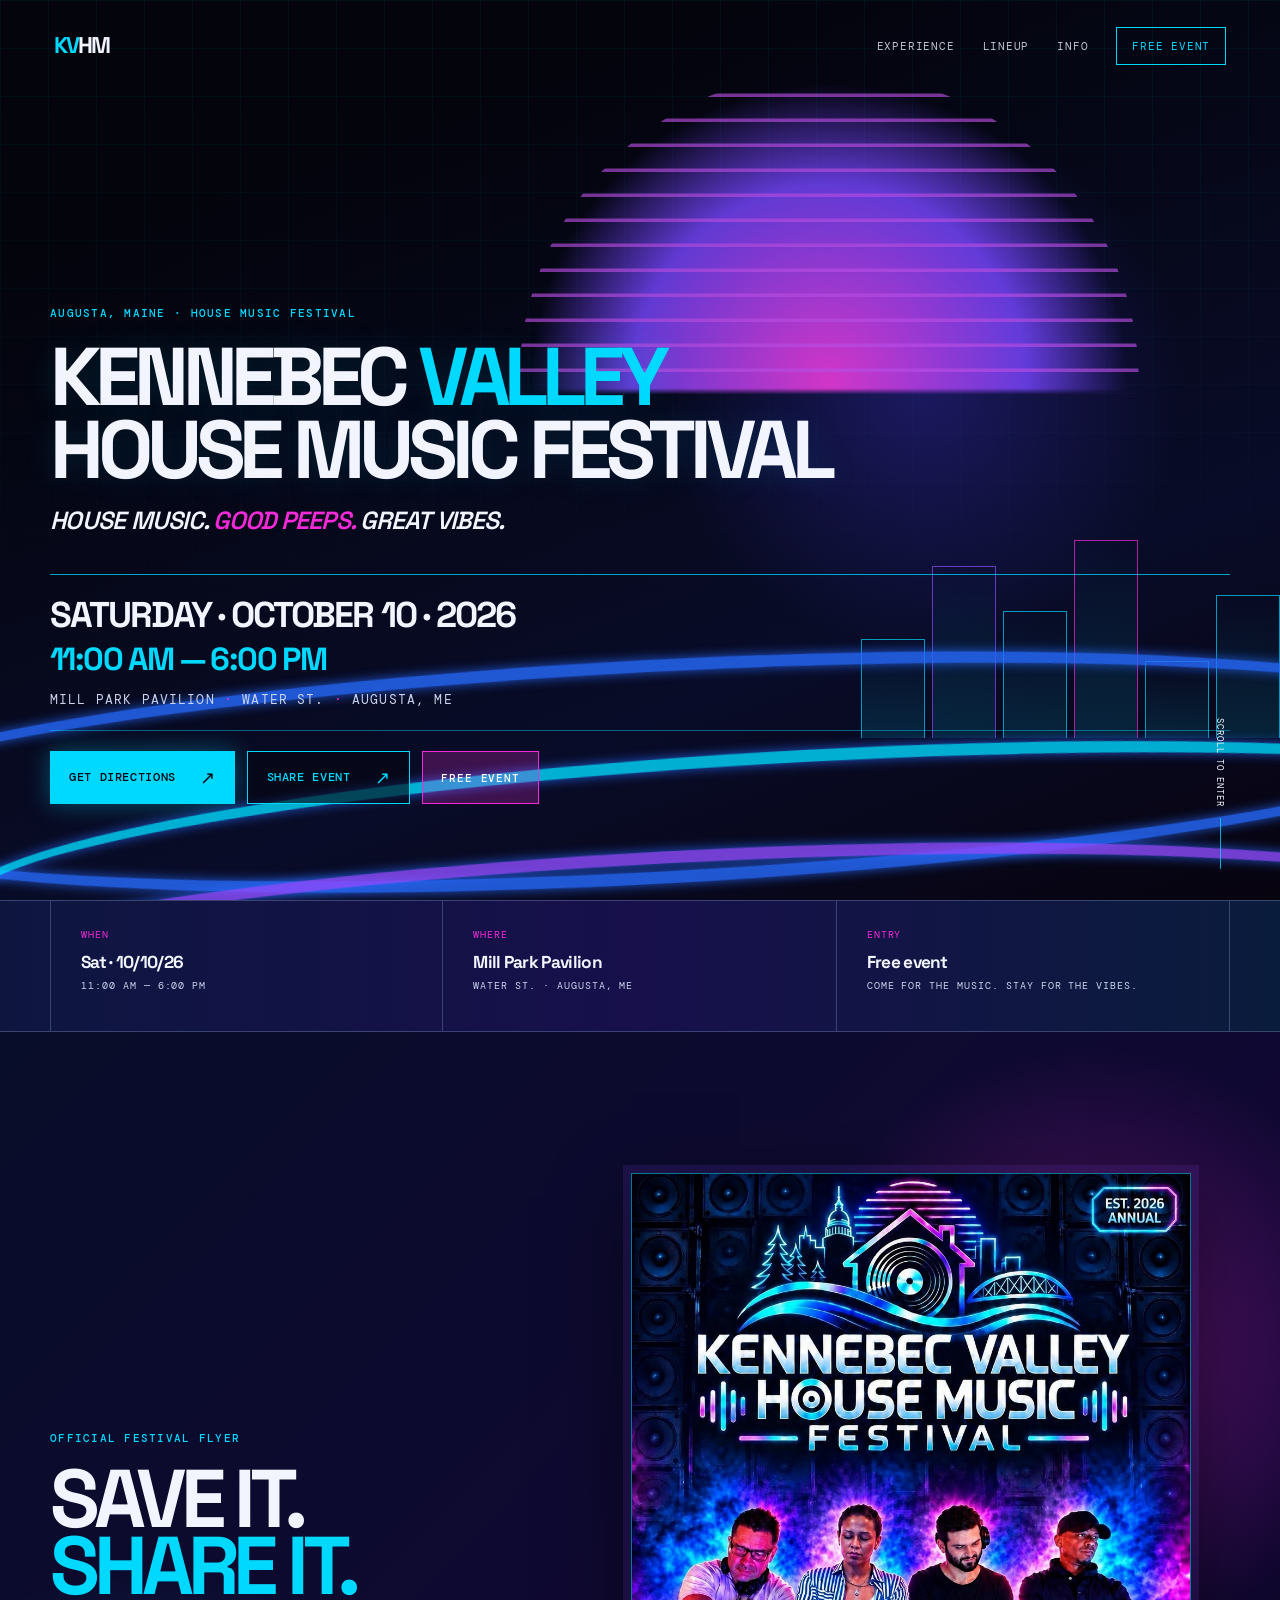
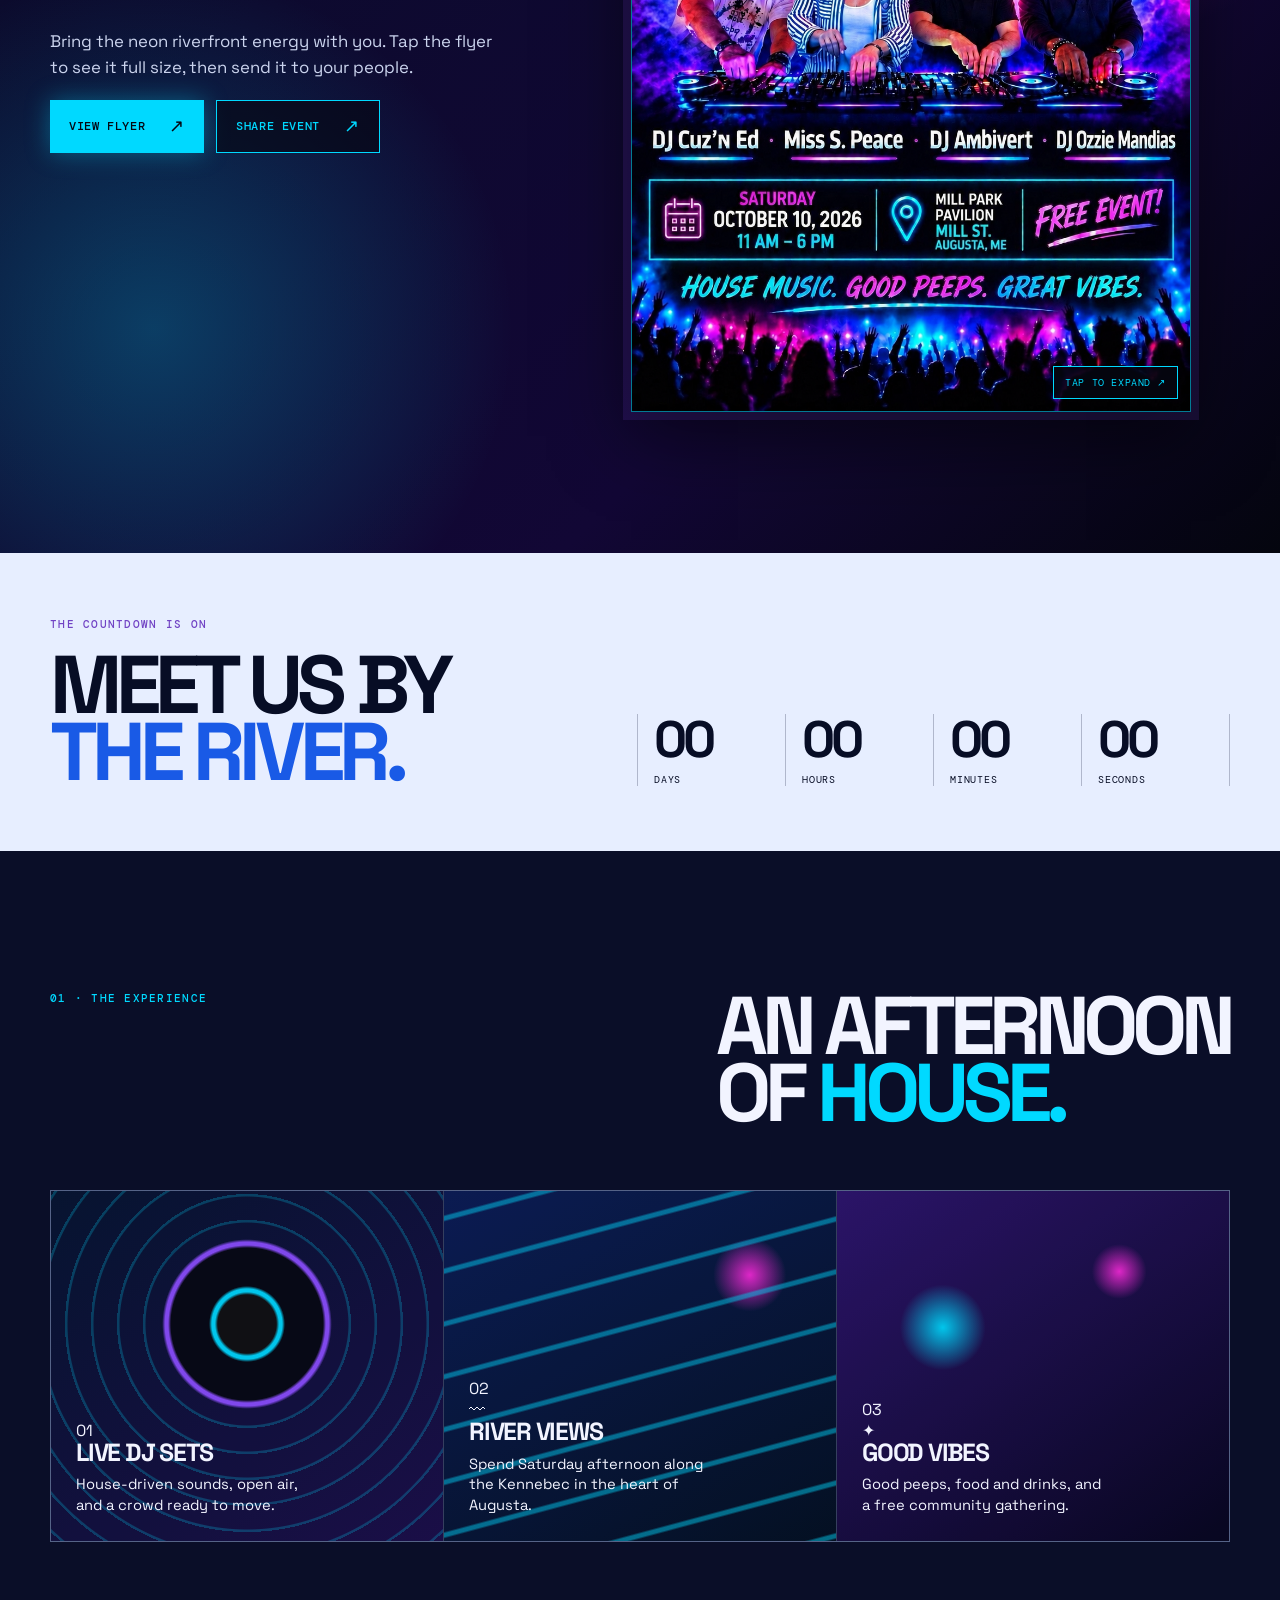
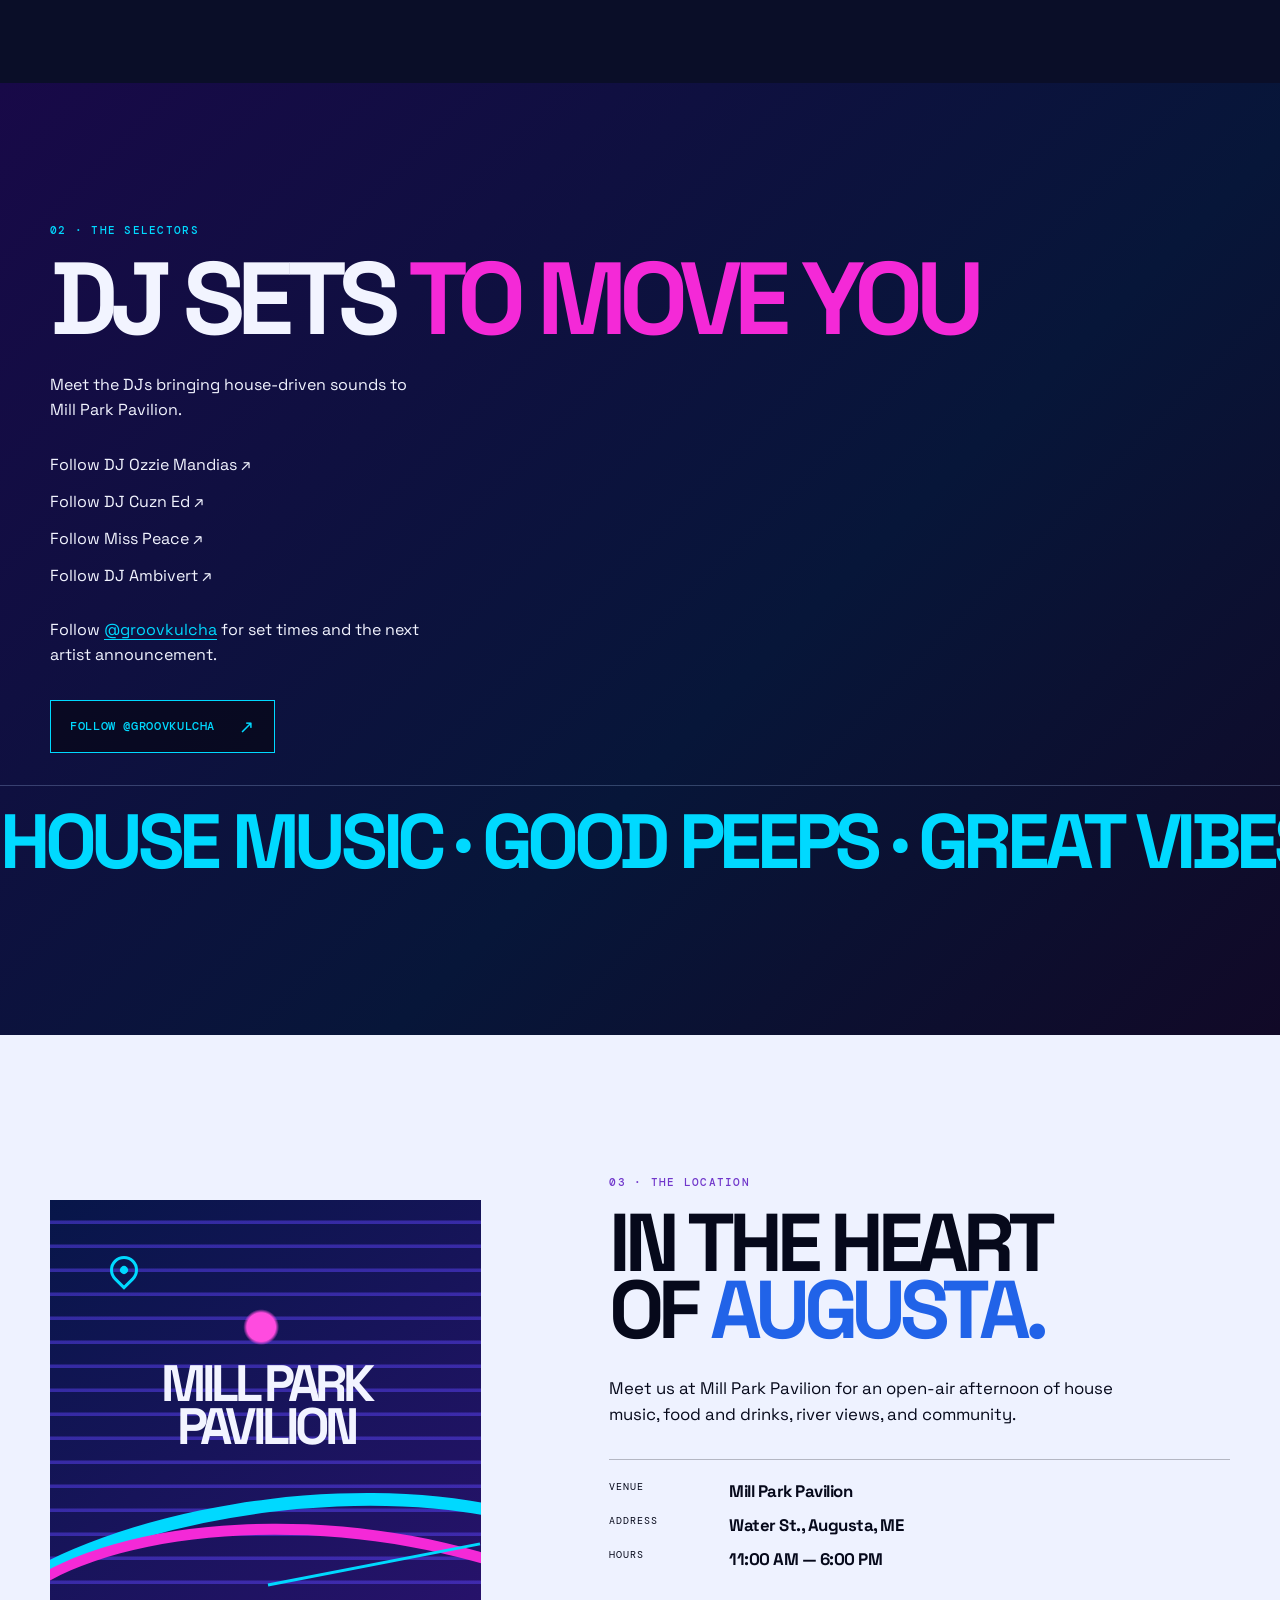
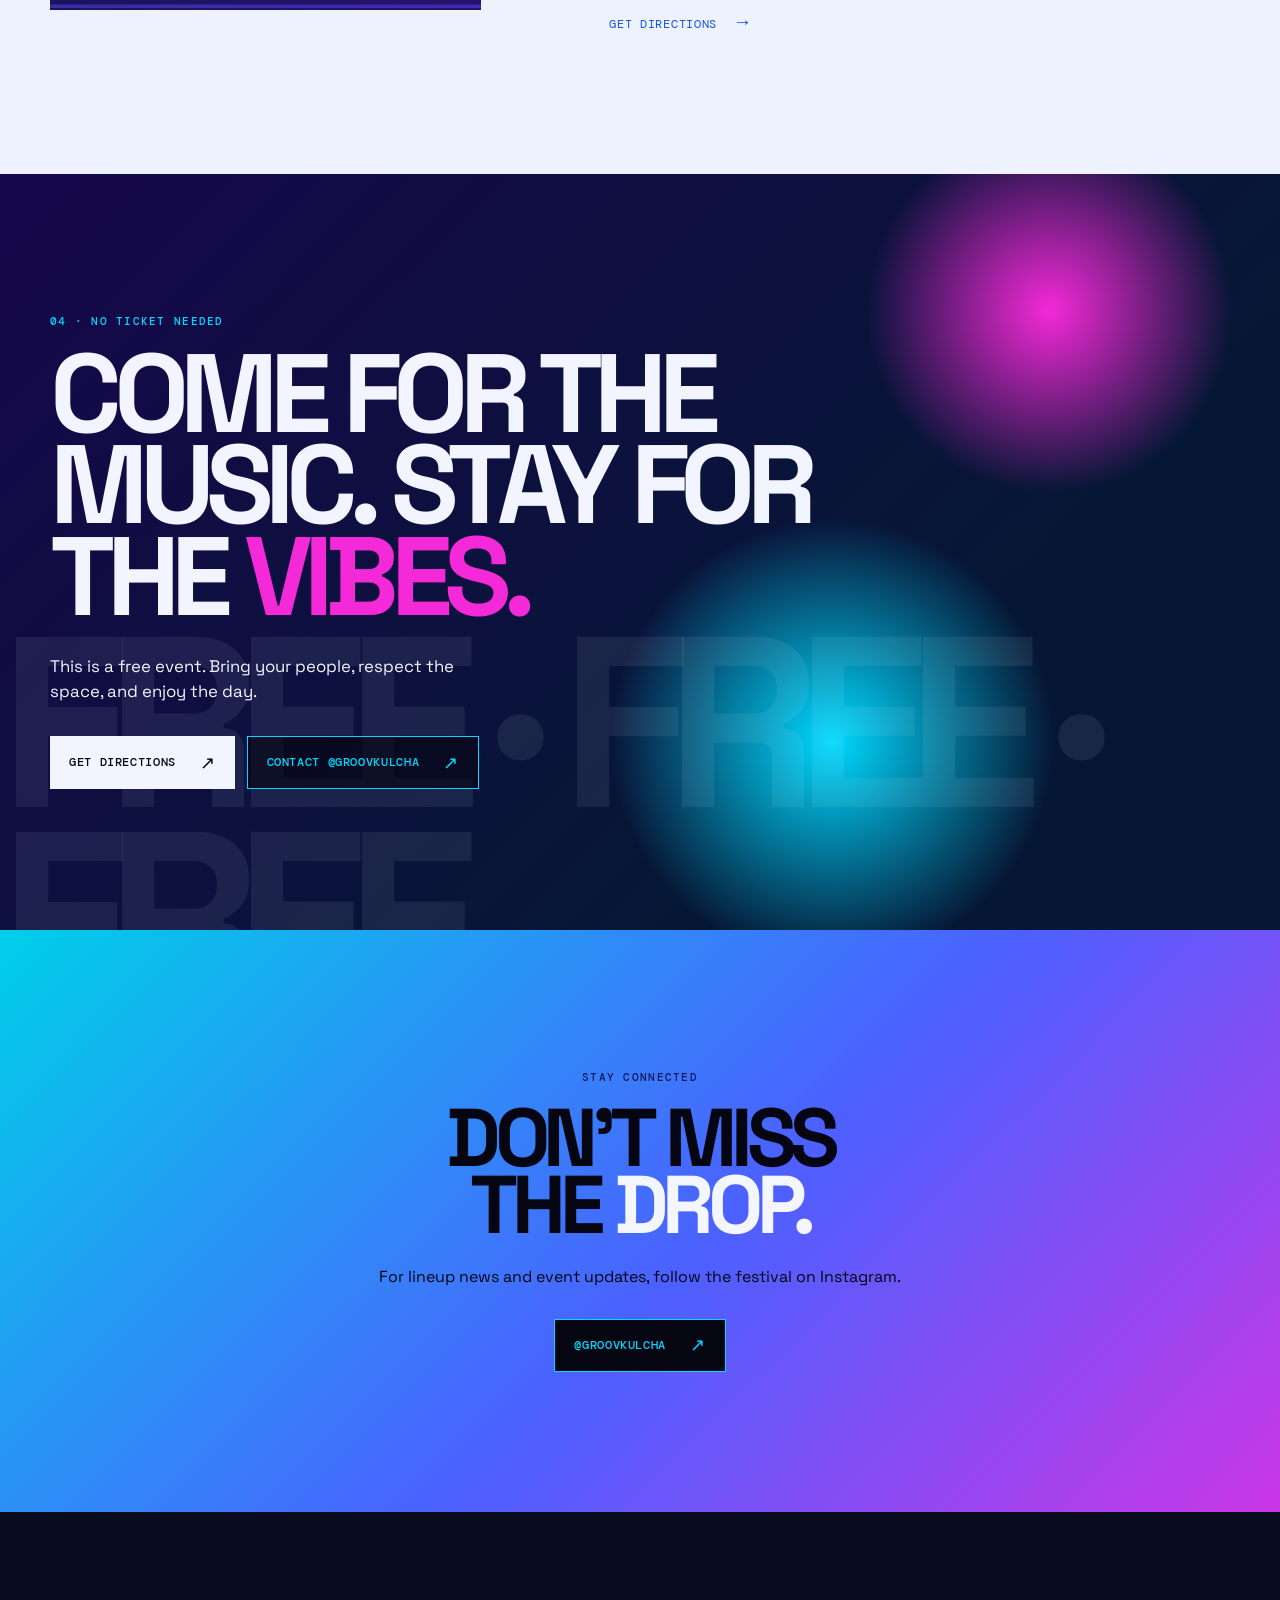
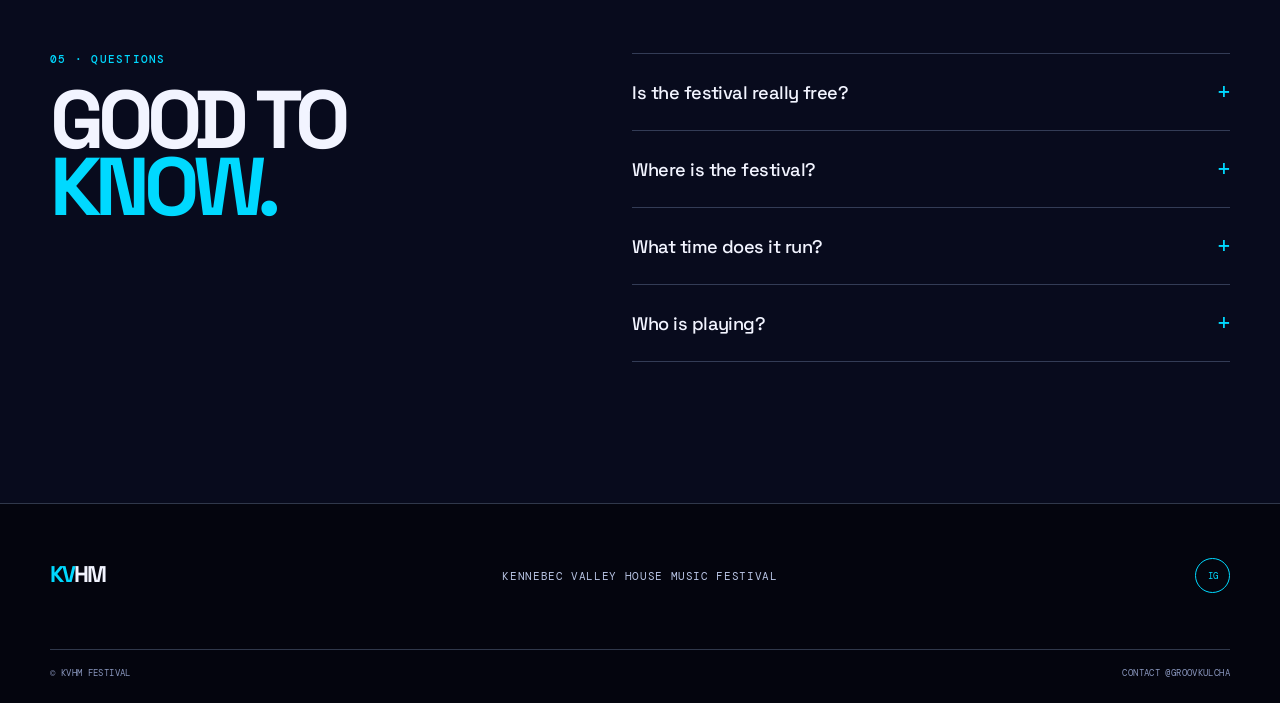
==== index.html @ 1f0dbfad "Correct Mill Park address in directions" ====
<!doctype html>
<html lang="en">
  <head>
    <meta charset="UTF-8" />
    <meta name="viewport" content="width=device-width, initial-scale=1.0" />
    <meta name="description" content="Kennebec Valley House Music Festival — a free house music gathering at Mill Park Pavilion on Water St. in Augusta, Maine on Saturday, October 10, 2026, from 11 AM to 6 PM." />
    <meta name="theme-color" content="#050611" />
    <title>Kennebec Valley House Music Festival — October 10, 2026</title>
    <link rel="preconnect" href="https://fonts.googleapis.com" />
    <link rel="preconnect" href="https://fonts.gstatic.com" crossorigin />
    <link href="https://fonts.googleapis.com/css2?family=DM+Mono:wght@400;500&family=Space+Grotesk:wght@400;500;600;700&display=swap" rel="stylesheet" />
    <link rel="stylesheet" href="styles.css" />
    <script src="script.js" defer></script>
  </head>
  <body>
    <a class="skip-link" href="#main">Skip to content</a>
    <header class="site-header">
      <a class="brand" href="#top" aria-label="Kennebec Valley House Music Festival home"><span>KV</span>HM</a>
      <button class="nav-toggle" type="button" aria-label="Open navigation" aria-expanded="false"><span></span><span></span></button>
      <nav class="site-nav" aria-label="Primary navigation"><a href="#experience">Experience</a><a href="#lineup">Lineup</a><a href="#info">Info</a><a class="nav-ticket" href="#rsvp">Free event</a></nav>
    </header>
    <main id="main">
      <section class="hero" id="top">
        <div class="hero-grid" aria-hidden="true"></div><div class="sunset" aria-hidden="true"></div><div class="cityline" aria-hidden="true"><span></span><span></span><span></span><span></span><span></span><span></span></div><div class="waves" aria-hidden="true"><i></i><i></i><i></i></div>
        <div class="hero-content container"><p class="eyebrow">Augusta, Maine · House music festival</p><h1><span>KENNEBEC <em>VALLEY</em></span><span>HOUSE MUSIC FESTIVAL</span></h1><p class="hero-subtitle">House music. <span>Good peeps.</span> Great vibes.</p><div class="hero-event-info" aria-label="Festival date time and location"><p class="event-date">SATURDAY · OCTOBER 10 · 2026</p><p class="event-time">11:00 AM — 6:00 PM</p><p class="event-venue">MILL PARK PAVILION <span>·</span> WATER ST. <span>·</span> AUGUSTA, ME</p></div><div class="hero-actions"><a class="button button-primary directions-link" href="https://www.google.com/maps/dir/?api=1&destination=1+Water+St%2C+Augusta%2C+ME+04330" target="_blank" rel="noopener noreferrer">Get directions <span aria-hidden="true">↗</span></a><button class="button button-share" id="share-event" type="button">Share event <span aria-hidden="true">↗</span></button><span class="free-badge">Free event</span></div><p class="share-status" id="share-status" aria-live="polite"></p></div><div class="scroll-cue" aria-hidden="true"><span>SCROLL TO ENTER</span><i></i></div>
      </section>
      <section class="event-strip" aria-label="Festival at a glance"><div class="container strip-grid"><div><span>When</span><strong>Sat · 10/10/26</strong><small>11:00 AM — 6:00 PM</small></div><div><span>Where</span><strong>Mill Park Pavilion</strong><small>Water St. · Augusta, ME</small></div><div><span>Entry</span><strong>Free event</strong><small>Come for the music. Stay for the vibes.</small></div></div></section>
      <section class="flyer-section section" aria-labelledby="flyer-heading"><div class="container flyer-layout"><div class="flyer-copy"><p class="eyebrow">Official festival flyer</p><h2 id="flyer-heading">SAVE IT.<br /><em>SHARE IT.</em></h2><p>Bring the neon riverfront energy with you. Tap the flyer to see it full size, then send it to your people.</p><div class="flyer-actions"><button class="button button-primary" id="open-flyer" type="button">View flyer <span aria-hidden="true">↗</span></button><button class="button button-share" id="share-flyer" type="button">Share event <span aria-hidden="true">↗</span></button></div></div><button class="flyer-card" id="flyer-card" type="button" aria-label="Open the official Kennebec Valley House Music Festival flyer in a larger view"><img src="newkvhf flyer.png" alt="Official flyer for Kennebec Valley House Music Festival: Saturday, October 10, 2026, 11 AM to 6 PM, Mill Park Pavilion, Water Street, Augusta, Maine. Free event. Featuring DJ Cuz'n Ed, Miss S. Peace, DJ Ambivert, and DJ Ozzie Mandias." /><span class="flyer-zoom">Tap to expand ↗</span></button></div></section>
      <dialog class="flyer-modal" id="flyer-modal" aria-labelledby="flyer-modal-title"><div class="flyer-modal-inner"><h2 class="sr-only" id="flyer-modal-title">Official festival flyer</h2><button class="modal-close" id="close-flyer" type="button" aria-label="Close flyer">×</button><img src="newkvhf flyer.png" alt="Official flyer for Kennebec Valley House Music Festival: Saturday, October 10, 2026, 11 AM to 6 PM, Mill Park Pavilion, Water Street, Augusta, Maine. Free event. Featuring DJ Cuz'n Ed, Miss S. Peace, DJ Ambivert, and DJ Ozzie Mandias." /></div></dialog>
      <section class="countdown-section" aria-labelledby="countdown-heading"><div class="container countdown-layout"><div><p class="eyebrow">The countdown is on</p><h2 id="countdown-heading">Meet us by<br /><em>the river.</em></h2></div><div class="countdown" aria-label="Countdown to Kennebec Valley House Music Festival"><div><strong id="days">00</strong><span>Days</span></div><div><strong id="hours">00</strong><span>Hours</span></div><div><strong id="minutes">00</strong><span>Minutes</span></div><div><strong id="seconds">00</strong><span>Seconds</span></div></div></div></section>
      <section class="experience section" id="experience"><div class="container"><div class="section-heading"><p class="eyebrow">01 · The experience</p><h2>An afternoon<br />of <em>house.</em></h2></div><div class="experience-grid"><article class="feature-card feature-djs"><span class="card-number">01</span><div class="icon-disc" aria-hidden="true"></div><h3>Live DJ sets</h3><p>House-driven sounds, open air, and a crowd ready to move.</p></article><article class="feature-card feature-river"><span class="card-number">02</span><div class="icon-wave" aria-hidden="true">〰</div><h3>River views</h3><p>Spend Saturday afternoon along the Kennebec in the heart of Augusta.</p></article><article class="feature-card feature-vibes"><span class="card-number">03</span><div class="icon-spark" aria-hidden="true">✦</div><h3>Good vibes</h3><p>Good peeps, food and drinks, and a free community gathering.</p></article></div></div></section>
      <section class="lineup section" id="lineup"><div class="container lineup-content"><p class="eyebrow">02 · The selectors</p><h2>DJ SETS<em> TO MOVE YOU</em></h2><p class="intro">Meet the DJs bringing house-driven sounds to Mill Park Pavilion.</p><div class="dj-lineup" aria-label="Featured DJ lineup"><p><a class="instagram-link" href="https://www.instagram.com/djozziemandias" target="_blank" rel="noopener noreferrer">Follow DJ Ozzie Mandias ↗</a></p><p><a class="instagram-link" href="https://www.instagram.com/djcuzned/" target="_blank" rel="noopener noreferrer">Follow DJ Cuzn Ed ↗</a></p><p><a class="instagram-link" href="https://www.instagram.com/miss.s._peace" target="_blank" rel="noopener noreferrer">Follow Miss Peace ↗</a></p><p><a class="instagram-link" href="https://www.instagram.com/djambivert" target="_blank" rel="noopener noreferrer">Follow DJ Ambivert ↗</a></p></div><p class="intro">Follow <a class="instagram-link" href="https://www.instagram.com/groovkulcha/" target="_blank" rel="noopener noreferrer">@groovkulcha</a> for set times and the next artist announcement.</p><a class="button button-outline instagram-link" href="https://www.instagram.com/groovkulcha/" target="_blank" rel="noopener noreferrer">Follow @groovkulcha <span aria-hidden="true">↗</span></a></div><div class="lineup-marquee" aria-label="House music good peeps great vibes"><div>HOUSE MUSIC · GOOD PEEPS · GREAT VIBES · KENNEBEC VALLEY · HOUSE MUSIC · GOOD PEEPS · GREAT VIBES · KENNEBEC VALLEY ·</div></div></section>
      <section class="location section" id="info"><div class="container location-grid"><div class="location-art" aria-hidden="true"><div class="map-pin"></div><div class="map-river"></div><span>MILL PARK<br />PAVILION</span></div><div class="location-copy"><p class="eyebrow">03 · The location</p><h2>IN THE HEART<br />OF <em>AUGUSTA.</em></h2><p>Meet us at Mill Park Pavilion for an open-air afternoon of house music, food and drinks, river views, and community.</p><div class="address"><span>Venue</span><strong>Mill Park Pavilion</strong><span>Address</span><strong>Water St., Augusta, ME</strong><span>Hours</span><strong>11:00 AM — 6:00 PM</strong></div><a class="text-link directions-link" href="https://www.google.com/maps/dir/?api=1&destination=1+Water+St%2C+Augusta%2C+ME+04330" target="_blank" rel="noopener noreferrer">Get directions <span aria-hidden="true">→</span></a></div></div></section>
      <section class="free-event section" id="rsvp"><div class="container free-inner"><p class="eyebrow">04 · No ticket needed</p><h2>COME FOR THE<br />MUSIC. STAY FOR<br />THE <em>VIBES.</em></h2><p>This is a free event. Bring your people, respect the space, and enjoy the day.</p><div class="free-actions"><a class="button button-light directions-link" href="https://www.google.com/maps/dir/?api=1&destination=1+Water+St%2C+Augusta%2C+ME+04330" target="_blank" rel="noopener noreferrer">Get directions <span aria-hidden="true">↗</span></a><a class="button button-outline instagram-link" href="https://www.instagram.com/groovkulcha/" target="_blank" rel="noopener noreferrer">Contact @groovkulcha <span aria-hidden="true">↗</span></a></div></div></section>  
      <section class="updates section" id="updates"><div class="container updates-inner"><p class="eyebrow">Stay connected</p><h2>DON’T MISS<br />THE <em>DROP.</em></h2><p>For lineup news and event updates, follow the festival on Instagram.</p><a class="button button-dark instagram-link" href="https://www.instagram.com/groovkulcha/" target="_blank" rel="noopener noreferrer">@groovkulcha <span aria-hidden="true">↗</span></a></div></section>
      <section class="faq section" aria-labelledby="faq-heading"><div class="container faq-grid"><div><p class="eyebrow">05 · Questions</p><h2 id="faq-heading">GOOD TO<br /><em>KNOW.</em></h2></div><div class="faq-list"><details><summary>Is the festival really free?<span aria-hidden="true">+</span></summary><p>Yes. Kennebec Valley House Music Festival is a free event.</p></details><details><summary>Where is the festival?<span aria-hidden="true">+</span></summary><p>Mill Park Pavilion, Water St., Augusta, Maine. Use the directions link above for the exact festival location.</p></details><details><summary>What time does it run?<span aria-hidden="true">+</span></summary><p>The event runs from 11:00 AM to 6:00 PM on Saturday, October 10, 2026.</p></details><details><summary>Who is playing?<span aria-hidden="true">+</span></summary><p>DJ Ozzie Mandias, DJ Cuzn Ed, Miss Peace, and DJ Ambivert are confirmed. Follow @groovkulcha for updates.</p></details></div></div></section>
    </main>
    <footer class="site-footer"><div class="container footer-top"><a class="brand" href="#top"><span>KV</span>HM</a><p>Kennebec Valley House Music Festival</p><div class="socials" aria-label="Social media links"><a class="instagram-link" href="https://www.instagram.com/groovkulcha/" target="_blank" rel="noopener noreferrer" aria-label="Follow Groov Kulcha on Instagram">IG</a></div></div><div class="container footer-bottom"><span>© <span id="year"></span> KVHM Festival</span><a class="instagram-link" href="https://www.instagram.com/groovkulcha/" target="_blank" rel="noopener noreferrer">Contact @groovkulcha</a></div></footer>
  </body>
</html>
---- styles.css ----
:root{--ink:#050611;--midnight:#0b1030;--panel:#0e1640;--paper:#f2f4ff;--cyan:#00d9ff;--blue:#276bff;--violet:#8d4dff;--magenta:#f429d7;--silver:#cbd4ee;--line:rgba(178,207,255,.25);--mono:"DM Mono",monospace;--sans:"Space Grotesk",sans-serif}*{box-sizing:border-box}html{scroll-behavior:smooth}body{margin:0;background:var(--ink);color:var(--paper);font-family:var(--sans);overflow-x:hidden}a{color:inherit;text-decoration:none}button,input{font:inherit}.container{width:min(1180px,calc(100% - 48px));margin:0 auto}.skip-link{position:absolute;left:-9999px;top:1rem;background:var(--cyan);color:var(--ink);padding:.8rem 1rem;z-index:30}.skip-link:focus{left:1rem}.sr-only{position:absolute;width:1px;height:1px;padding:0;margin:-1px;overflow:hidden;clip:rect(0,0,0,0);white-space:nowrap;border:0}.site-header{position:absolute;top:0;z-index:10;display:flex;width:100%;align-items:center;justify-content:space-between;padding:27px 4.2vw}.brand{font-size:1.42rem;font-weight:700;letter-spacing:-.09em;line-height:1}.brand span{color:var(--cyan)}.site-nav{display:flex;align-items:center;gap:28px;font-family:var(--mono);font-size:.7rem;letter-spacing:.07em;text-transform:uppercase}.site-nav>a:not(.nav-ticket){opacity:.8;transition:opacity .2s ease}.site-nav>a:not(.nav-ticket):hover{opacity:1;color:var(--cyan)}.nav-ticket{border:1px solid var(--cyan);color:var(--cyan);padding:11px 15px;transition:background .2s ease,color .2s ease}.nav-ticket:hover{background:var(--cyan);color:var(--ink)}.nav-toggle{display:none;border:0;padding:6px;background:transparent;color:var(--paper);cursor:pointer}.nav-toggle span{display:block;width:26px;height:1px;margin:6px 0;background:currentColor}.hero{position:relative;display:grid;min-height:100svh;align-items:end;isolation:isolate;overflow:hidden;background:radial-gradient(circle at 72% 43%,#1c1961 0,transparent 25%),linear-gradient(160deg,#03040c 20%,#090c28 70%,#07030f)}.hero-grid{position:absolute;inset:0;z-index:-2;opacity:.2;background-image:linear-gradient(rgba(0,217,255,.25) 1px,transparent 1px),linear-gradient(90deg,rgba(0,217,255,.25) 1px,transparent 1px);background-size:48px 48px;mask-image:linear-gradient(to bottom,#000,transparent 80%)}.sunset{position:absolute;z-index:-1;top:8%;right:11%;width:min(55vw,620px);aspect-ratio:1;border-radius:50%;background:repeating-linear-gradient(to bottom,transparent 0 21px,rgba(212,87,255,.65) 22px 25px),radial-gradient(ellipse at center,#f33cdd 0,#7143f4 45%,transparent 68%);opacity:.85;mask-image:linear-gradient(to bottom,#000 0 51%,transparent 52%)}.cityline{position:absolute;right:0;bottom:18%;z-index:-1;display:flex;height:22%;align-items:end;gap:7px;opacity:.7}.cityline span{display:block;width:clamp(24px,5vw,72px);border:1px solid var(--cyan);border-bottom:0;background:linear-gradient(to top,rgba(0,217,255,.2),transparent)}.cityline span:nth-child(1){height:50%}.cityline span:nth-child(2){height:87%;border-color:var(--violet)}.cityline span:nth-child(3){height:64%}.cityline span:nth-child(4){height:100%;border-color:var(--magenta)}.cityline span:nth-child(5){height:39%}.cityline span:nth-child(6){height:72%}.waves{position:absolute;z-index:-1;bottom:-12vw;left:-5%;width:112%;height:35vw;transform:rotate(-3deg);overflow:hidden}.waves i{position:absolute;display:block;width:120%;height:50%;border:clamp(5px,1vw,13px) solid var(--cyan);border-radius:50%;filter:drop-shadow(0 0 6px var(--blue));opacity:.8}.waves i:nth-child(1){top:12%;left:-10%;border-color:var(--blue)}.waves i:nth-child(2){top:34%;left:1%;border-color:var(--cyan)}.waves i:nth-child(3){top:55%;left:-9%;border-color:var(--violet)}.hero-content{padding:clamp(8rem,14vh,11rem) 0 8vh}.eyebrow{margin:0 0 1.25rem;color:var(--cyan);font-family:var(--mono);font-size:.66rem;font-weight:500;letter-spacing:.12em;text-transform:uppercase}h1,h2,h3,p{margin-top:0}h1,h2{font-weight:700;letter-spacing:-.075em;line-height:.82;text-transform:uppercase}h1{margin:0;font-size:clamp(2.6rem,6.4vw,6.8rem);line-height:.9;max-width:1000px;text-shadow:0 0 32px rgba(0,217,255,.13)}h1 em,h2 em{color:var(--cyan);font-style:normal}h1>span{display:block;white-space:nowrap}.hero-subtitle{margin:1.1rem 0 0;font-size:clamp(1rem,2vw,1.55rem);font-style:italic;font-weight:600;letter-spacing:-.03em;text-transform:uppercase}.hero-subtitle span{color:var(--magenta)}.hero-event-info{margin-top:clamp(1.5rem,3vw,2.4rem);padding:clamp(1rem,2vw,1.4rem) 0;border-top:1px solid rgba(0,217,255,.75);border-bottom:1px solid rgba(0,217,255,.42);text-transform:uppercase}.event-date,.event-time,.event-venue{margin-bottom:0}.event-date{font-size:clamp(1.3rem,2.8vw,2.65rem);font-weight:700;letter-spacing:-.055em;line-height:1}.event-time{margin-top:.35rem;color:var(--cyan);font-size:clamp(1.25rem,2.5vw,2.35rem);font-weight:700;letter-spacing:-.05em}.event-venue{margin-top:.75rem;color:var(--silver);font-family:var(--mono);font-size:clamp(.64rem,1vw,.8rem);letter-spacing:.09em}.event-venue span{color:var(--magenta)}.hero-actions,.free-actions,.flyer-actions{display:flex;align-items:center;flex-wrap:wrap;gap:12px;margin-top:1.25rem}.button{display:inline-flex;align-items:center;justify-content:center;gap:24px;min-height:53px;padding:0 19px;border:0;font-family:var(--mono);font-size:.72rem;font-weight:500;letter-spacing:.055em;text-transform:uppercase;transition:transform .2s ease,background .2s ease,color .2s ease;cursor:pointer}.button:hover{transform:translateY(-3px)}.button span{font-size:1.1rem}.button-primary{background:var(--cyan);color:var(--ink);box-shadow:0 0 24px rgba(0,217,255,.35)}.button-light{background:var(--paper);color:var(--ink)}.button-dark{background:var(--ink);color:var(--cyan);border:1px solid var(--cyan)}.button-outline,.button-share{border:1px solid var(--cyan);background:rgba(5,6,17,.62);color:var(--cyan)}.button-outline:hover,.button-dark:hover,.button-share:hover{background:var(--cyan);color:var(--ink)}.free-badge{display:inline-flex;align-items:center;min-height:53px;padding:0 18px;border:1px solid var(--magenta);color:#fff;font-family:var(--mono);font-size:.69rem;font-weight:500;letter-spacing:.08em;text-transform:uppercase;background:rgba(244,41,215,.22)}.share-status{min-height:1.2em;margin:.7rem 0 0;color:var(--cyan);font-family:var(--mono);font-size:.66rem;letter-spacing:.04em}.scroll-cue{position:absolute;bottom:31px;right:4.2vw;display:flex;align-items:center;gap:11px;font-family:var(--mono);font-size:.57rem;letter-spacing:.1em;writing-mode:vertical-rl}.scroll-cue i{display:block;width:1px;height:51px;background:var(--cyan);opacity:.8}.event-strip{position:relative;background:linear-gradient(90deg,#0e1640,#17104b,#0a1c3c);border-block:1px solid var(--line)}.strip-grid{display:grid;grid-template-columns:repeat(3,1fr)}.strip-grid div{min-height:130px;padding:27px 30px;border-right:1px solid var(--line)}.strip-grid div:first-child{border-left:1px solid var(--line)}.strip-grid span,.strip-grid small{display:block;font-family:var(--mono);font-size:.6rem;letter-spacing:.1em;text-transform:uppercase}.strip-grid span{color:var(--magenta)}.strip-grid strong{display:block;margin:10px 0 6px;font-size:1.08rem;letter-spacing:-.04em}.strip-grid small{color:var(--silver);line-height:1.5}.section{padding:clamp(5.5rem,11vw,10rem) 0}.flyer-section{background:radial-gradient(circle at 85% 28%,rgba(244,41,215,.32),transparent 22%),radial-gradient(circle at 12% 80%,rgba(0,217,255,.25),transparent 25%),linear-gradient(135deg,#080d29,#120735 70%,#04050e)}.flyer-layout{display:grid;grid-template-columns:.83fr 1.17fr;align-items:center;gap:clamp(2.5rem,7vw,8rem)}.flyer-copy>p:not(.eyebrow){max-width:32rem;margin:1.8rem 0 0;color:var(--silver);font-size:1.05rem;line-height:1.55}.flyer-card{position:relative;display:block;width:min(100%,560px);margin-inline:auto;padding:0;overflow:hidden;cursor:zoom-in;border:1px solid rgba(0,217,255,.55);background:#050611;box-shadow:0 0 0 8px rgba(141,77,255,.12),0 24px 70px rgba(0,0,0,.55)}.flyer-card img{display:block;width:100%;height:auto}.flyer-zoom{position:absolute;right:12px;bottom:12px;padding:9px 11px;border:1px solid #00d9ff;background:rgba(5,6,17,.88);color:#00d9ff;font-family:var(--mono);font-size:.61rem;letter-spacing:.06em;text-transform:uppercase}.flyer-modal{width:min(100% - 32px,790px);max-height:calc(100dvh - 32px);padding:0;border:1px solid #00d9ff;background:#060817;box-shadow:0 0 50px rgba(0,217,255,.2)}.flyer-modal::backdrop{background:rgba(0,0,0,.83);backdrop-filter:blur(5px)}.flyer-modal-inner{position:relative;max-height:calc(100dvh - 32px);padding:1rem;overflow:auto}.flyer-modal img{display:block;width:100%;height:auto}.modal-close{position:absolute;top:11px;right:11px;display:grid;width:38px;height:38px;place-items:center;border:1px solid #00d9ff;border-radius:50%;background:#050611;color:#00d9ff;font-size:1.6rem;cursor:pointer}.countdown-section{background:#e7eeff;color:#070d25;padding:4.1rem 0}.countdown-section .eyebrow{color:#7143c4}.countdown-section h2 em{color:#195ae6}.countdown-layout{display:grid;grid-template-columns:1fr 1.1fr;align-items:end;gap:3rem}h2{margin-bottom:0;font-size:clamp(2.7rem,6.4vw,6.6rem)}.countdown{display:grid;grid-template-columns:repeat(4,1fr);border-left:1px solid rgba(10,20,50,.25)}.countdown div{padding-left:16px;border-right:1px solid rgba(10,20,50,.25)}.countdown strong{display:block;font-size:clamp(2.1rem,4vw,4.5rem);letter-spacing:-.08em;line-height:1}.countdown span{display:block;margin-top:.45rem;font-family:var(--mono);font-size:.6rem;letter-spacing:.08em;text-transform:uppercase}.section-heading{display:flex;align-items:end;justify-content:space-between;gap:2rem;margin-bottom:4rem}.section-heading .eyebrow{align-self:start}.experience{background:#0a0e28}.experience-grid{display:grid;grid-template-columns:repeat(3,1fr);gap:1px;background:var(--line);border:1px solid var(--line)}.feature-card{position:relative;min-height:350px;overflow:hidden;padding:25px;display:flex;flex-direction:column;justify-content:end;background:#121a3e}.feature-card:before{content:"";position:absolute;inset:0;z-index:0;opacity:.9;transition:transform .5s ease}.feature-card:hover:before{transform:scale(1.08)}.feature-card>*{position:relative;z-index:1}.feature-djs:before{background:radial-gradient(circle at 50% 38%,#101010 0 10%,var(--cyan) 11% 12%,#060812 13% 26%,var(--violet) 27% 28%,transparent 29%),repeating-radial-gradient(circle at 50% 38%,transparent 0 23px,rgba(0,217,255,.25) 24px 26px),linear-gradient(145deg,#06142f,#1b0d48)}.feature-river:before{background:repeating-linear-gradient(165deg,transparent 0 23px,rgba(0,217,255,.5) 25px 28px,transparent 30px 51px),radial-gradient(circle at 78% 24%,#f429d7,transparent 9%),linear-gradient(150deg,#0b1c55,#031020)}.feature-vibes:before{background:radial-gradient(circle at 72% 23%,#f429d7,transparent 7%),radial-gradient(circle at 27% 39%,#00d9ff,transparent 12%),linear-gradient(145deg,#2e146d,#07051d)}.feature-card h3{margin-bottom:.65rem;max-width:240px;font-size:1.55rem;letter-spacing:-.05em;line-height:.95;text-transform:uppercase}.feature-card p{max-width:245px;margin-bottom:0;font-size:.92rem;line-height:1.42}.lineup{overflow:hidden;background:linear-gradient(135deg,#180948,#071639 60%,#110927)}.lineup-content{padding-bottom:2rem}.lineup h2{font-size:clamp(3.2rem,8vw,8rem)}.lineup h2 em{color:var(--magenta)}.intro{width:min(370px,100%);margin:2rem 0;font-size:1rem;line-height:1.55}.intro a{color:var(--cyan);text-decoration:underline;text-underline-offset:4px}.lineup-marquee{overflow:hidden;border-top:1px solid var(--line);padding:21px 0 18px;white-space:nowrap;color:var(--cyan);font-size:clamp(2.4rem,6vw,6.5rem);font-weight:700;letter-spacing:-.07em;line-height:.9}.lineup-marquee div{display:inline-block;animation:marquee 27s linear infinite}@keyframes marquee{to{transform:translateX(-50%)}}.location{background:#eef2ff;color:#06091b}.location .eyebrow{color:#7138cb}.location h2 em{color:#2163e8}.location-grid{display:grid;grid-template-columns:.82fr 1.18fr;align-items:center;gap:clamp(3rem,10vw,10rem)}.location-art{position:relative;display:grid;min-height:410px;place-items:center;overflow:hidden;background:radial-gradient(circle at 49% 31%,#ff4bdf 0 4%,transparent 5%),repeating-linear-gradient(to bottom,transparent 0 20px,rgba(84,61,230,.55) 21px 24px),linear-gradient(145deg,#071649,#27126b);color:var(--paper)}.location-art:before{content:"";position:absolute;bottom:-47%;left:-28%;width:160%;height:68%;border:13px solid var(--cyan);border-radius:50%;transform:rotate(-7deg)}.location-art:after{content:"";position:absolute;bottom:-60%;left:-18%;width:160%;height:75%;border:11px solid var(--magenta);border-radius:50%;transform:rotate(5deg)}.location-art span{z-index:1;font-size:clamp(2rem,4vw,3.8rem);font-weight:700;letter-spacing:-.09em;line-height:.84;text-align:center;text-transform:uppercase}.map-pin{position:absolute;z-index:2;top:56px;left:60px;width:28px;height:28px;border:3px solid var(--cyan);border-radius:50% 50% 50% 0;transform:rotate(-45deg)}.map-pin:after{content:"";position:absolute;top:7px;left:7px;width:8px;height:8px;border-radius:50%;background:var(--cyan)}.map-river{position:absolute;z-index:2;right:0;bottom:44px;width:50%;border-top:3px solid var(--cyan);transform:rotate(-11deg)}.location-copy>p:not(.eyebrow){max-width:540px;margin:2rem 0;font-size:1.05rem;line-height:1.55}.address{display:grid;grid-template-columns:100px 1fr;gap:12px 20px;padding-top:20px;border-top:1px solid rgba(5,6,17,.25)}.address span{font-family:var(--mono);font-size:.62rem;letter-spacing:.1em;text-transform:uppercase}.address strong{font-size:1.05rem;letter-spacing:-.03em}.text-link{display:inline-block;margin-top:2.4rem;color:#1154e2;font-family:var(--mono);font-size:.72rem;letter-spacing:.06em;text-transform:uppercase}.text-link span{margin-left:12px;font-size:1.2rem}.free-event{position:relative;overflow:hidden;background:radial-gradient(circle at 82% 18%,#f429d7,transparent 15%),radial-gradient(circle at 65% 75%,#00d9ff,transparent 22%),linear-gradient(135deg,#16074b,#061735 70%)}.free-event:before{content:"FREE · FREE · FREE";position:absolute;right:-.1em;bottom:-.35em;color:rgba(234,242,255,.08);font-size:clamp(6rem,19vw,20rem);font-weight:700;letter-spacing:-.1em;line-height:.8}.free-inner{position:relative}.free-event h2{font-size:clamp(3.5rem,8.7vw,8.5rem)}.free-event h2 em{color:var(--magenta)}.free-event p:not(.eyebrow){max-width:440px;margin:2rem 0;font-size:1.05rem;line-height:1.5}.updates{background:linear-gradient(135deg,#00cfe9,#4c60ff 55%,#ca36e6);color:#050611;text-align:center}.updates .eyebrow{color:#15165b}.updates h2 em{color:#f3f5ff}.updates p:not(.eyebrow){margin:1.7rem auto 2rem;font-size:1rem}.faq{background:#080b1d}.faq-grid{display:grid;grid-template-columns:.85fr 1.15fr;gap:clamp(3rem,11vw,12rem)}.faq-list{border-top:1px solid var(--line)}details{border-bottom:1px solid var(--line)}summary{display:flex;align-items:center;justify-content:space-between;gap:1rem;padding:23px 0;list-style:none;cursor:pointer;font-size:1.14rem;font-weight:500;letter-spacing:-.03em}summary::-webkit-details-marker{display:none}summary span{color:var(--cyan);font-family:var(--mono);font-size:1.45rem;font-weight:400;transition:transform .2s ease}details[open] summary span{transform:rotate(45deg)}details p{max-width:590px;margin:-3px 0 22px;color:#c6cdea;font-size:.91rem;line-height:1.55}.site-footer{padding:3.4rem 0 1.5rem;background:#04050e;border-top:1px solid var(--line)}.footer-top{display:grid;grid-template-columns:1fr 1fr 1fr;align-items:center;padding-bottom:3.5rem}.footer-brand{font-size:clamp(2.7rem,5vw,5.2rem)}.footer-top p{margin:0;text-align:center;color:#b8c4e4;font-family:var(--mono);font-size:.67rem;letter-spacing:.06em;text-transform:uppercase}.socials{display:flex;justify-content:end;gap:10px}.socials a{display:grid;width:35px;aspect-ratio:1;place-items:center;border:1px solid var(--cyan);border-radius:50%;color:var(--cyan);font-family:var(--mono);font-size:.58rem;transition:background .2s,color .2s}.socials a:hover{background:var(--cyan);color:var(--ink)}.footer-bottom{display:flex;justify-content:space-between;padding-top:17px;border-top:1px solid var(--line);color:#8996bd;font-family:var(--mono);font-size:.59rem;letter-spacing:.04em;text-transform:uppercase}.footer-bottom a:hover{color:var(--cyan)}@media(max-width:760px){.container{width:min(100% - 32px,1180px)}.site-header{padding:21px 16px}.nav-toggle{display:block;z-index:2}.site-nav{position:absolute;top:0;left:0;display:none;width:100%;min-height:100svh;flex-direction:column;align-items:flex-start;justify-content:center;gap:28px;padding:4rem 16px;background:var(--ink);font-size:1.3rem}.site-nav.open{display:flex}.nav-ticket{margin-top:.7rem}.sunset{top:18%;right:-20%;width:105vw}.cityline{bottom:22%;height:15%}.waves{bottom:-2vw;height:65vw;width:150%;left:-24%}.hero-content{padding:7.3rem 0 6rem}h1{font-size:clamp(2.2rem,10vw,4rem);letter-spacing:-.065em;line-height:.92}.hero-event-info{margin-top:1.7rem}.event-date{font-size:1.45rem;line-height:1.08}.event-time{font-size:1.35rem}.event-venue{line-height:1.55}.hero-actions,.free-actions,.flyer-actions{align-items:stretch;flex-direction:column}.hero-actions .button,.free-actions .button,.flyer-actions .button,.free-badge{width:100%}.scroll-cue{display:none}.strip-grid{grid-template-columns:1fr}.strip-grid div,.strip-grid div:first-child{min-height:0;padding:18px 0;border-left:0;border-right:0;border-bottom:1px solid var(--line)}.strip-grid div:last-child{border-bottom:0}.countdown-layout,.location-grid,.faq-grid,.flyer-layout{grid-template-columns:1fr;gap:2.5rem}.flyer-card{width:min(100%,450px)}.countdown{gap:0}.countdown div{padding-left:9px}.countdown strong{font-size:2rem}.countdown span{font-size:.5rem}.section-heading{display:block}.section-heading .eyebrow{margin-bottom:1.4rem}.experience-grid{grid-template-columns:1fr}.feature-card{min-height:270px}.location-art{min-height:330px}.lineup-marquee{margin-top:4rem}.footer-top{grid-template-columns:1fr;gap:1.5rem;text-align:center}.footer-top p{text-align:center}.socials{justify-content:center}.footer-bottom{align-items:start;flex-direction:column;gap:.8rem}}@media(prefers-reduced-motion:reduce){html{scroll-behavior:auto}*,*:before,*:after{animation-duration:.01ms!important;animation-iteration-count:1!important;transition-duration:.01ms!important}}

@media (max-width: 760px) {
  .flyer-section { padding-block: 4rem; }
  .flyer-card { width: min(78vw, 320px); }
}
@import url("lineup.css");
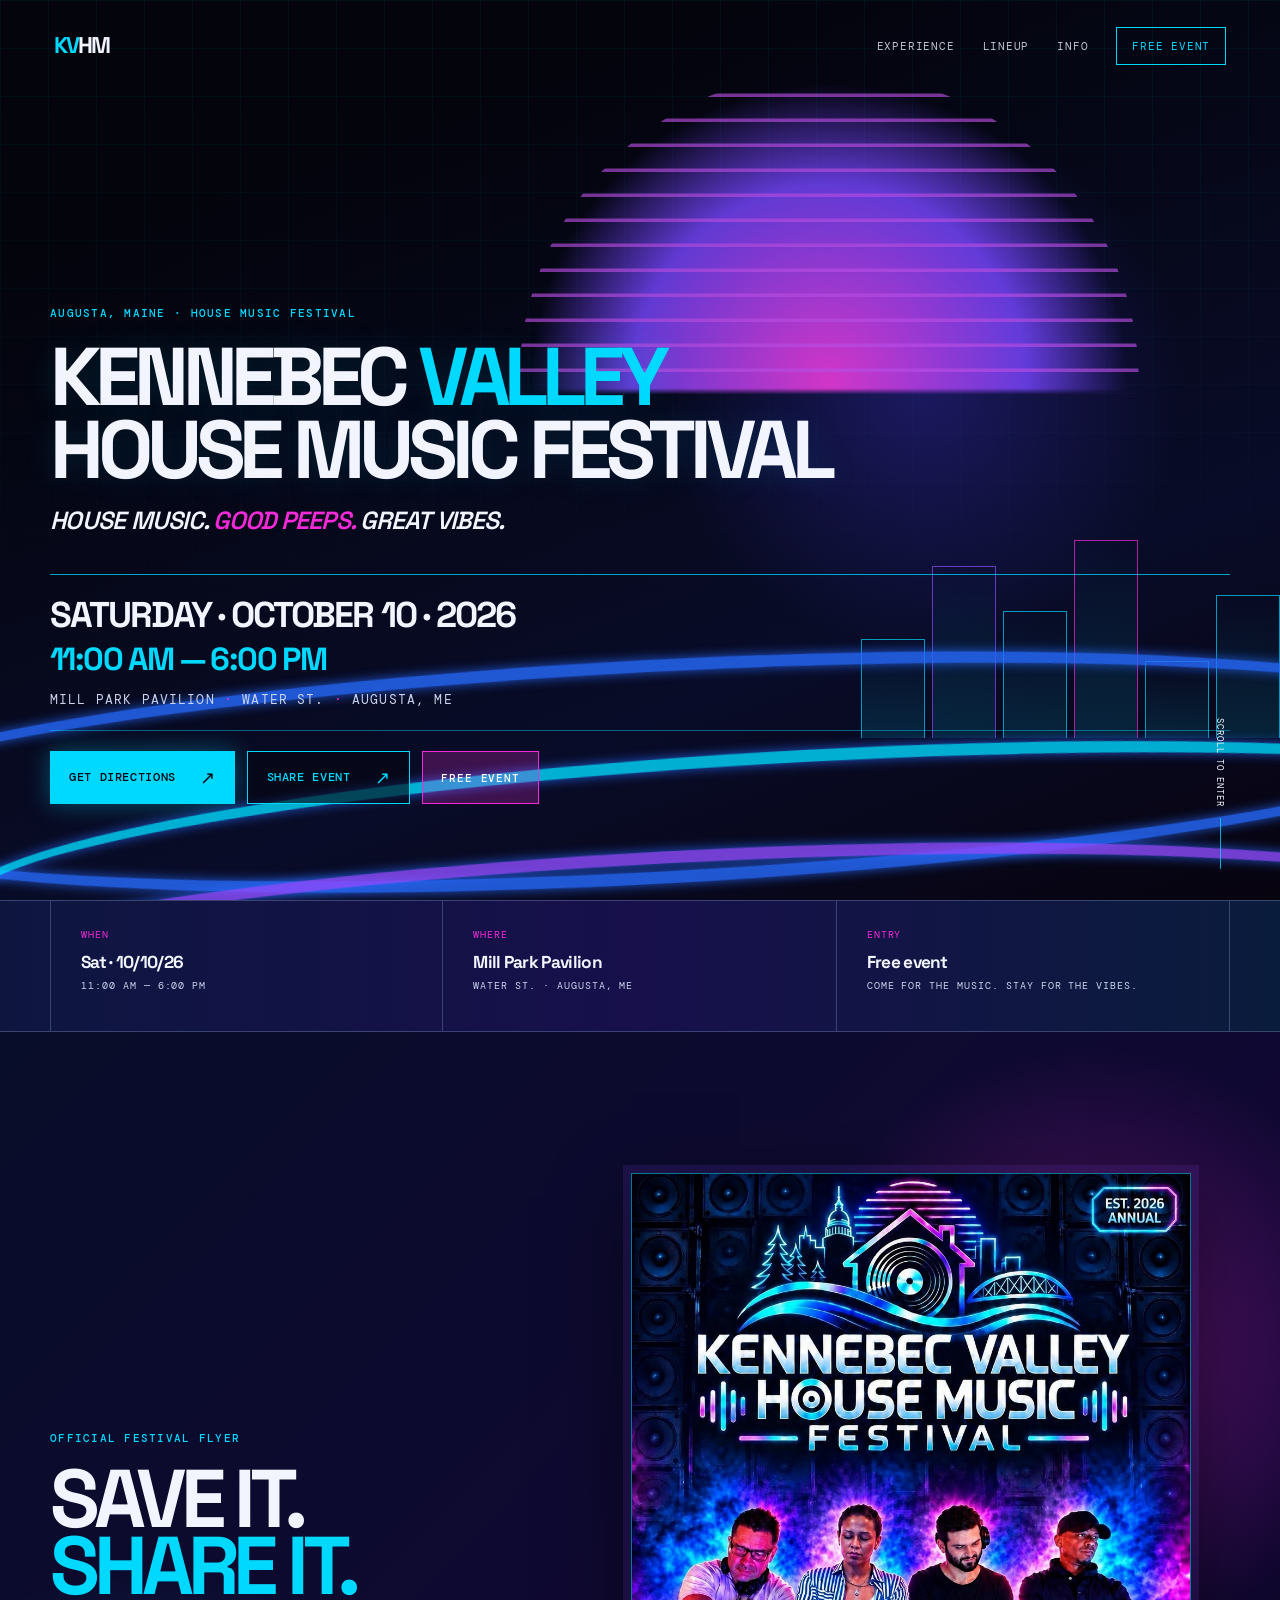
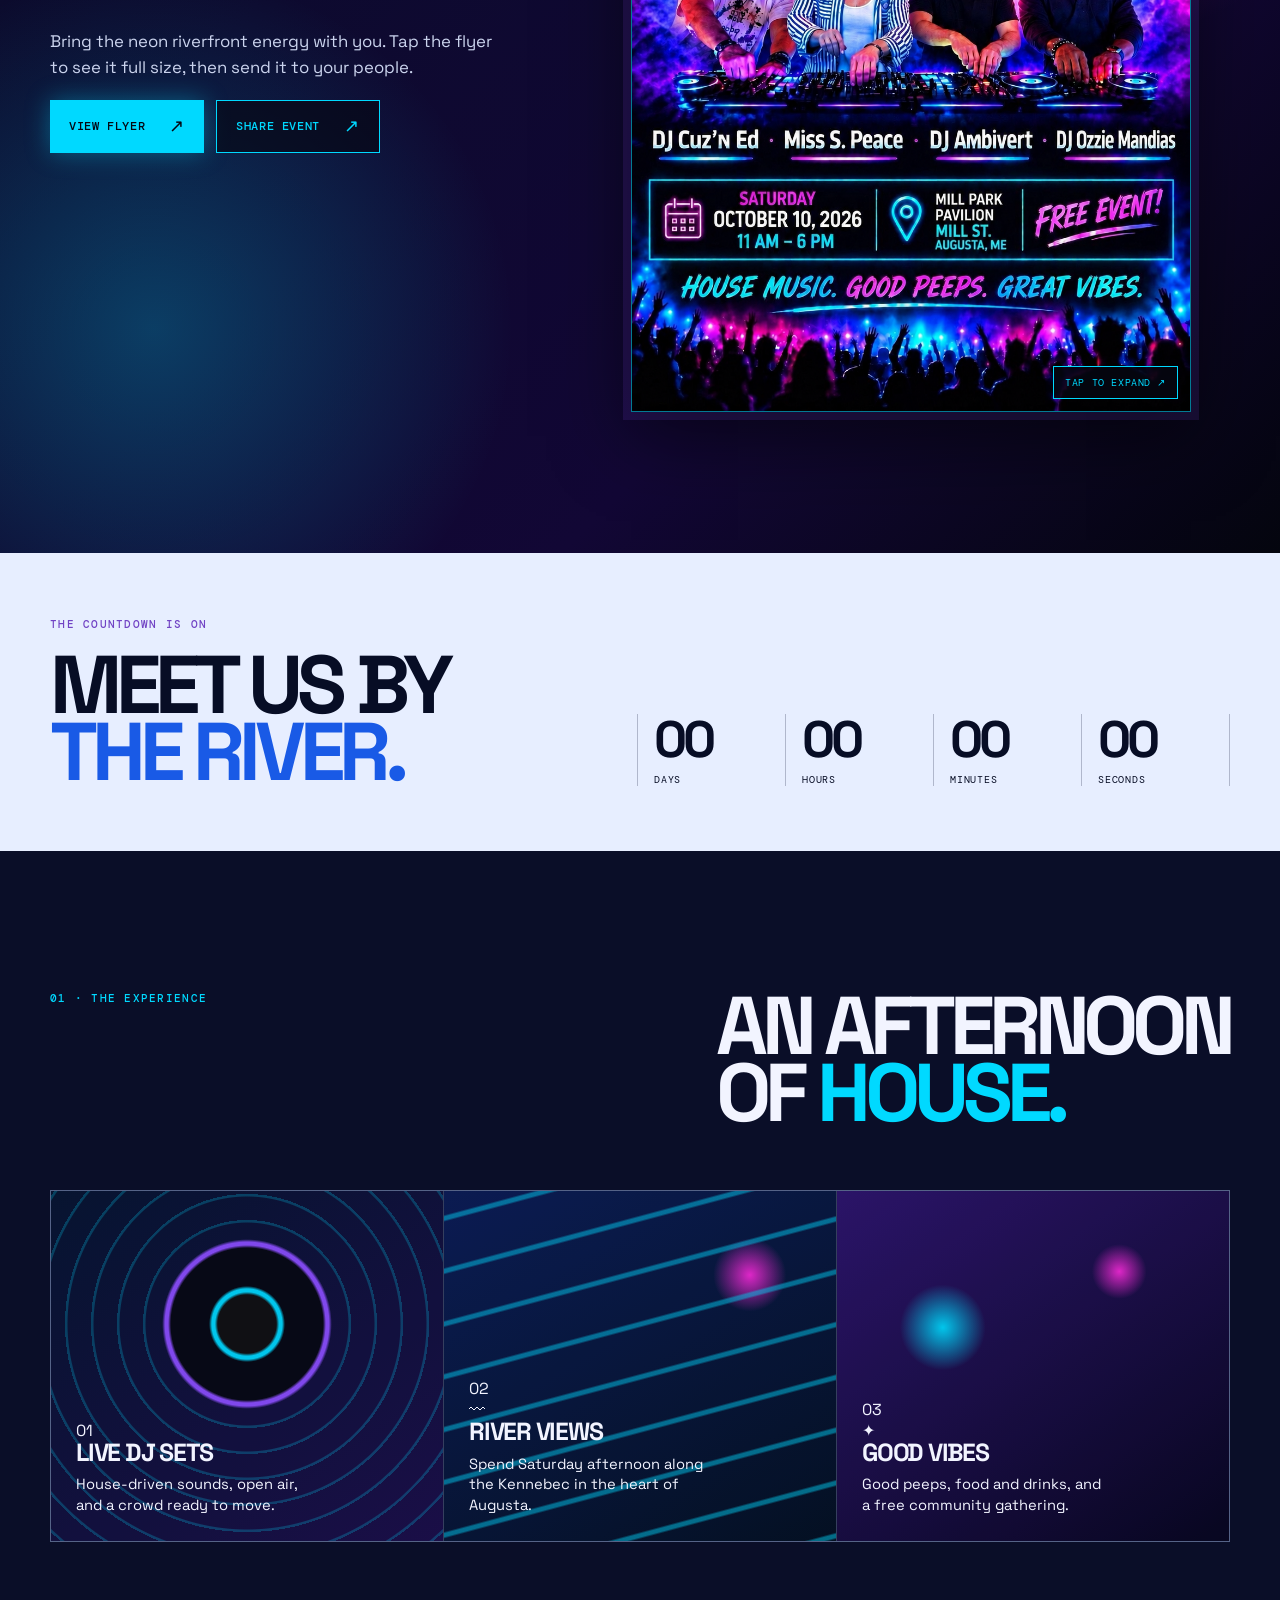
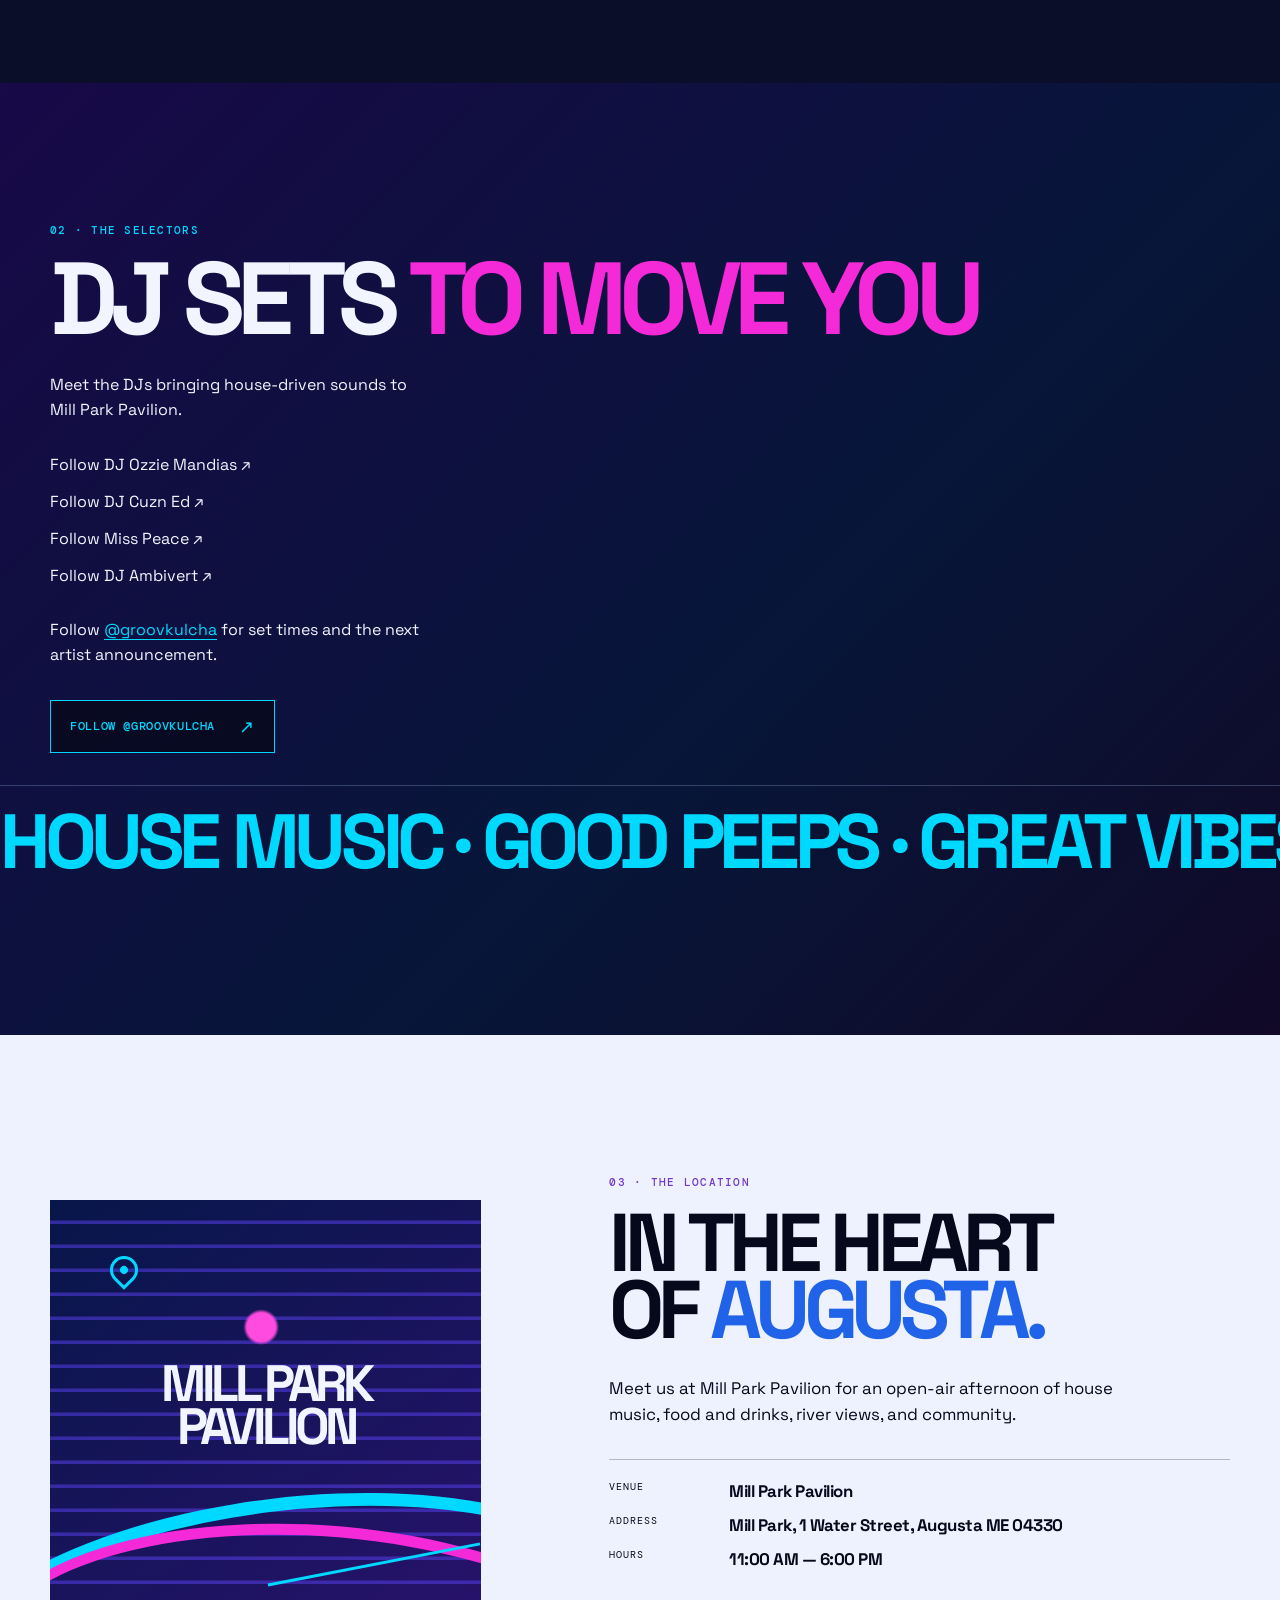
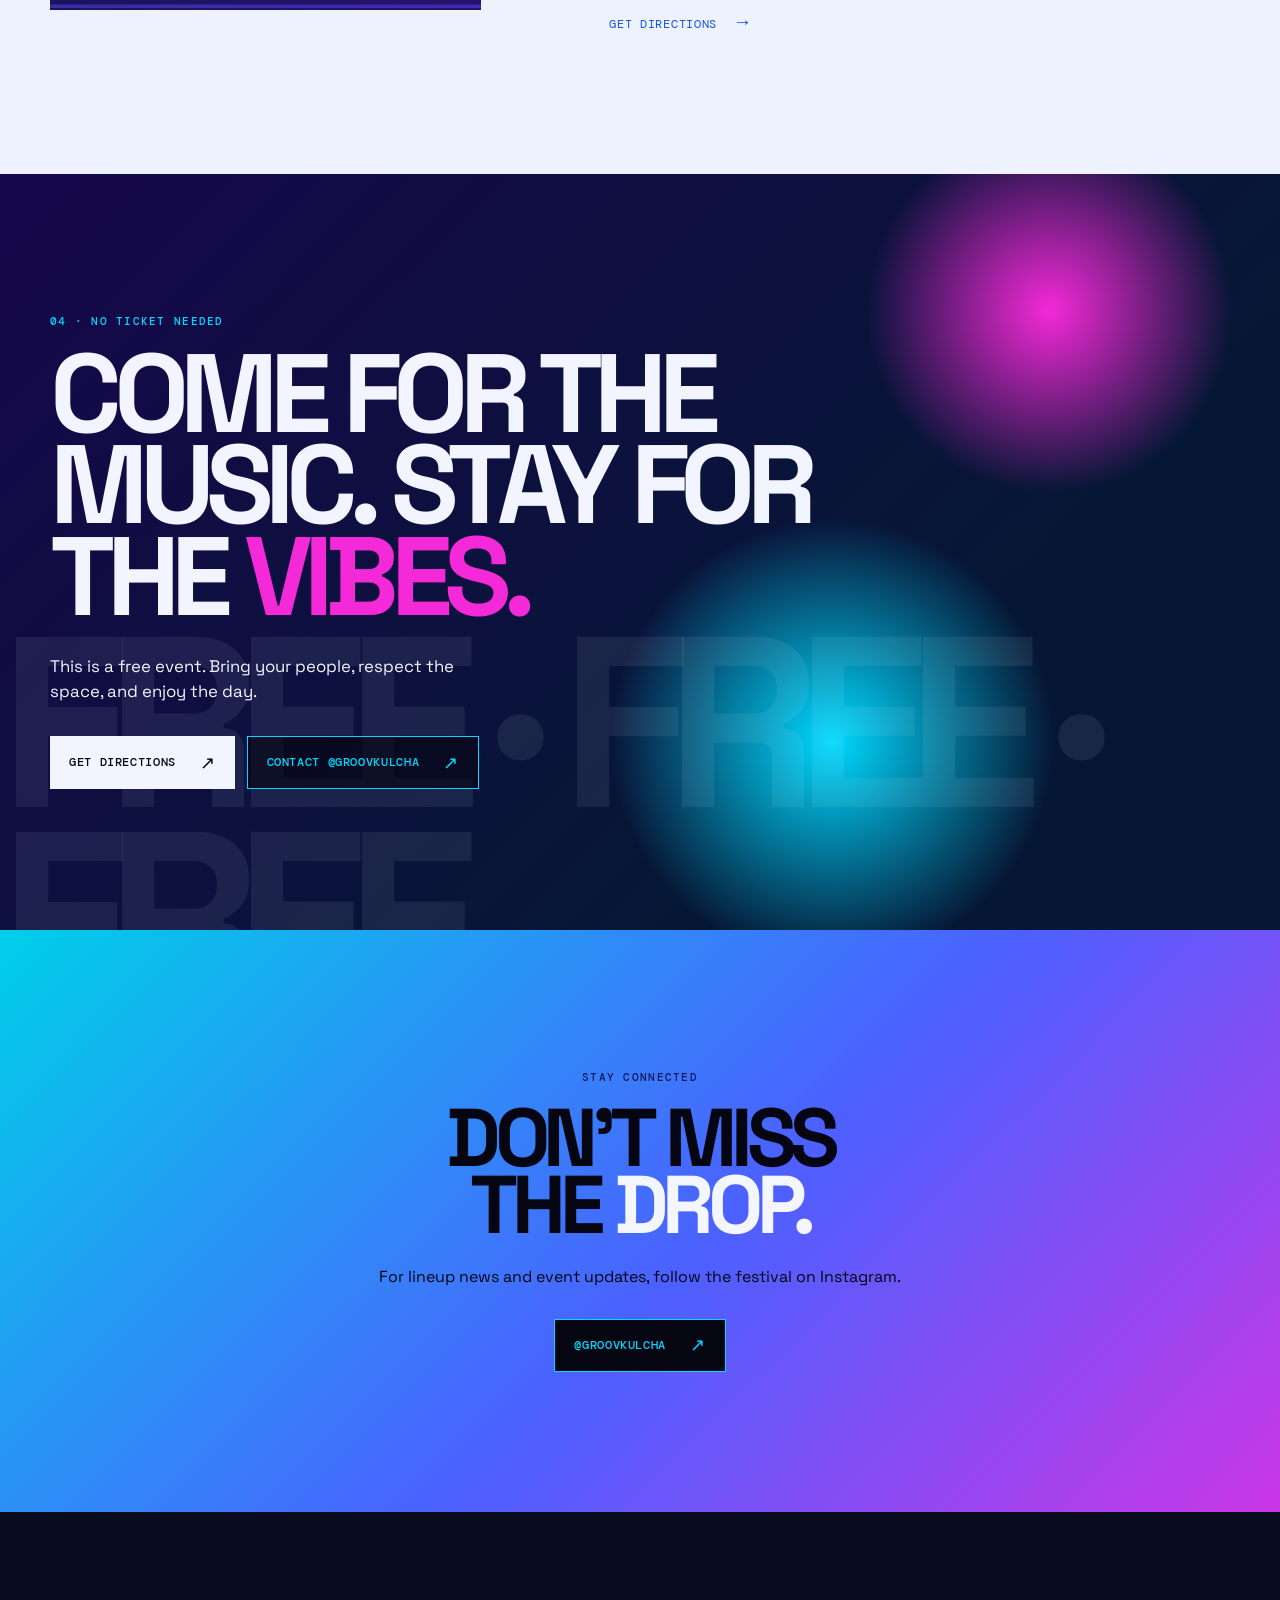
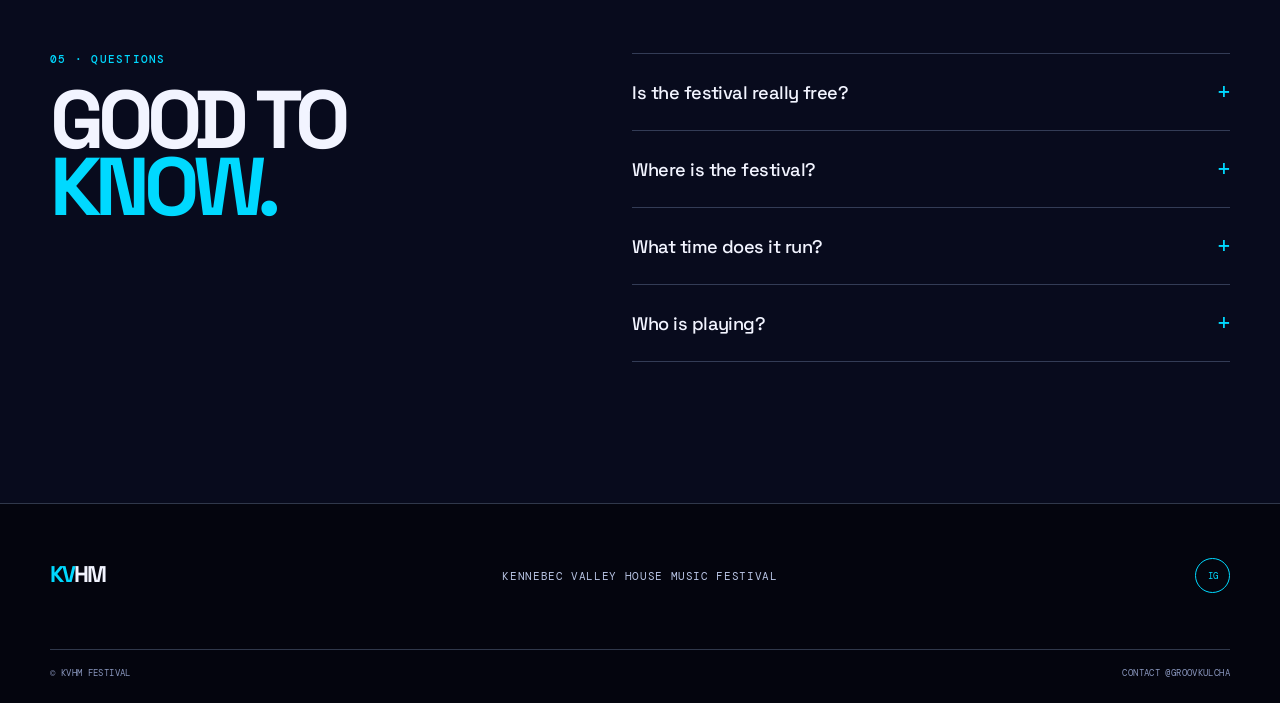
==== commit e8d0d482: "Update displayed Mill Park address" ====
--- a/index.html
+++ b/index.html
@@ -30,7 +30,7 @@
       <section class="countdown-section" aria-labelledby="countdown-heading"><div class="container countdown-layout"><div><p class="eyebrow">The countdown is on</p><h2 id="countdown-heading">Meet us by<br /><em>the river.</em></h2></div><div class="countdown" aria-label="Countdown to Kennebec Valley House Music Festival"><div><strong id="days">00</strong><span>Days</span></div><div><strong id="hours">00</strong><span>Hours</span></div><div><strong id="minutes">00</strong><span>Minutes</span></div><div><strong id="seconds">00</strong><span>Seconds</span></div></div></div></section>
       <section class="experience section" id="experience"><div class="container"><div class="section-heading"><p class="eyebrow">01 · The experience</p><h2>An afternoon<br />of <em>house.</em></h2></div><div class="experience-grid"><article class="feature-card feature-djs"><span class="card-number">01</span><div class="icon-disc" aria-hidden="true"></div><h3>Live DJ sets</h3><p>House-driven sounds, open air, and a crowd ready to move.</p></article><article class="feature-card feature-river"><span class="card-number">02</span><div class="icon-wave" aria-hidden="true">〰</div><h3>River views</h3><p>Spend Saturday afternoon along the Kennebec in the heart of Augusta.</p></article><article class="feature-card feature-vibes"><span class="card-number">03</span><div class="icon-spark" aria-hidden="true">✦</div><h3>Good vibes</h3><p>Good peeps, food and drinks, and a free community gathering.</p></article></div></div></section>
       <section class="lineup section" id="lineup"><div class="container lineup-content"><p class="eyebrow">02 · The selectors</p><h2>DJ SETS<em> TO MOVE YOU</em></h2><p class="intro">Meet the DJs bringing house-driven sounds to Mill Park Pavilion.</p><div class="dj-lineup" aria-label="Featured DJ lineup"><p><a class="instagram-link" href="https://www.instagram.com/djozziemandias" target="_blank" rel="noopener noreferrer">Follow DJ Ozzie Mandias ↗</a></p><p><a class="instagram-link" href="https://www.instagram.com/djcuzned/" target="_blank" rel="noopener noreferrer">Follow DJ Cuzn Ed ↗</a></p><p><a class="instagram-link" href="https://www.instagram.com/miss.s._peace" target="_blank" rel="noopener noreferrer">Follow Miss Peace ↗</a></p><p><a class="instagram-link" href="https://www.instagram.com/djambivert" target="_blank" rel="noopener noreferrer">Follow DJ Ambivert ↗</a></p></div><p class="intro">Follow <a class="instagram-link" href="https://www.instagram.com/groovkulcha/" target="_blank" rel="noopener noreferrer">@groovkulcha</a> for set times and the next artist announcement.</p><a class="button button-outline instagram-link" href="https://www.instagram.com/groovkulcha/" target="_blank" rel="noopener noreferrer">Follow @groovkulcha <span aria-hidden="true">↗</span></a></div><div class="lineup-marquee" aria-label="House music good peeps great vibes"><div>HOUSE MUSIC · GOOD PEEPS · GREAT VIBES · KENNEBEC VALLEY · HOUSE MUSIC · GOOD PEEPS · GREAT VIBES · KENNEBEC VALLEY ·</div></div></section>
-      <section class="location section" id="info"><div class="container location-grid"><div class="location-art" aria-hidden="true"><div class="map-pin"></div><div class="map-river"></div><span>MILL PARK<br />PAVILION</span></div><div class="location-copy"><p class="eyebrow">03 · The location</p><h2>IN THE HEART<br />OF <em>AUGUSTA.</em></h2><p>Meet us at Mill Park Pavilion for an open-air afternoon of house music, food and drinks, river views, and community.</p><div class="address"><span>Venue</span><strong>Mill Park Pavilion</strong><span>Address</span><strong>Water St., Augusta, ME</strong><span>Hours</span><strong>11:00 AM — 6:00 PM</strong></div><a class="text-link directions-link" href="https://www.google.com/maps/dir/?api=1&destination=1+Water+St%2C+Augusta%2C+ME+04330" target="_blank" rel="noopener noreferrer">Get directions <span aria-hidden="true">→</span></a></div></div></section>
+      <section class="location section" id="info"><div class="container location-grid"><div class="location-art" aria-hidden="true"><div class="map-pin"></div><div class="map-river"></div><span>MILL PARK<br />PAVILION</span></div><div class="location-copy"><p class="eyebrow">03 · The location</p><h2>IN THE HEART<br />OF <em>AUGUSTA.</em></h2><p>Meet us at Mill Park Pavilion for an open-air afternoon of house music, food and drinks, river views, and community.</p><div class="address"><span>Venue</span><strong>Mill Park Pavilion</strong><span>Address</span><strong>Mill Park, 1 Water Street, Augusta ME 04330</strong><span>Hours</span><strong>11:00 AM — 6:00 PM</strong></div><a class="text-link directions-link" href="https://www.google.com/maps/dir/?api=1&destination=1+Water+St%2C+Augusta%2C+ME+04330" target="_blank" rel="noopener noreferrer">Get directions <span aria-hidden="true">→</span></a></div></div></section>
       <section class="free-event section" id="rsvp"><div class="container free-inner"><p class="eyebrow">04 · No ticket needed</p><h2>COME FOR THE<br />MUSIC. STAY FOR<br />THE <em>VIBES.</em></h2><p>This is a free event. Bring your people, respect the space, and enjoy the day.</p><div class="free-actions"><a class="button button-light directions-link" href="https://www.google.com/maps/dir/?api=1&destination=1+Water+St%2C+Augusta%2C+ME+04330" target="_blank" rel="noopener noreferrer">Get directions <span aria-hidden="true">↗</span></a><a class="button button-outline instagram-link" href="https://www.instagram.com/groovkulcha/" target="_blank" rel="noopener noreferrer">Contact @groovkulcha <span aria-hidden="true">↗</span></a></div></div></section>  
       <section class="updates section" id="updates"><div class="container updates-inner"><p class="eyebrow">Stay connected</p><h2>DON’T MISS<br />THE <em>DROP.</em></h2><p>For lineup news and event updates, follow the festival on Instagram.</p><a class="button button-dark instagram-link" href="https://www.instagram.com/groovkulcha/" target="_blank" rel="noopener noreferrer">@groovkulcha <span aria-hidden="true">↗</span></a></div></section>
       <section class="faq section" aria-labelledby="faq-heading"><div class="container faq-grid"><div><p class="eyebrow">05 · Questions</p><h2 id="faq-heading">GOOD TO<br /><em>KNOW.</em></h2></div><div class="faq-list"><details><summary>Is the festival really free?<span aria-hidden="true">+</span></summary><p>Yes. Kennebec Valley House Music Festival is a free event.</p></details><details><summary>Where is the festival?<span aria-hidden="true">+</span></summary><p>Mill Park Pavilion, Water St., Augusta, Maine. Use the directions link above for the exact festival location.</p></details><details><summary>What time does it run?<span aria-hidden="true">+</span></summary><p>The event runs from 11:00 AM to 6:00 PM on Saturday, October 10, 2026.</p></details><details><summary>Who is playing?<span aria-hidden="true">+</span></summary><p>DJ Ozzie Mandias, DJ Cuzn Ed, Miss Peace, and DJ Ambivert are confirmed. Follow @groovkulcha for updates.</p></details></div></div></section>
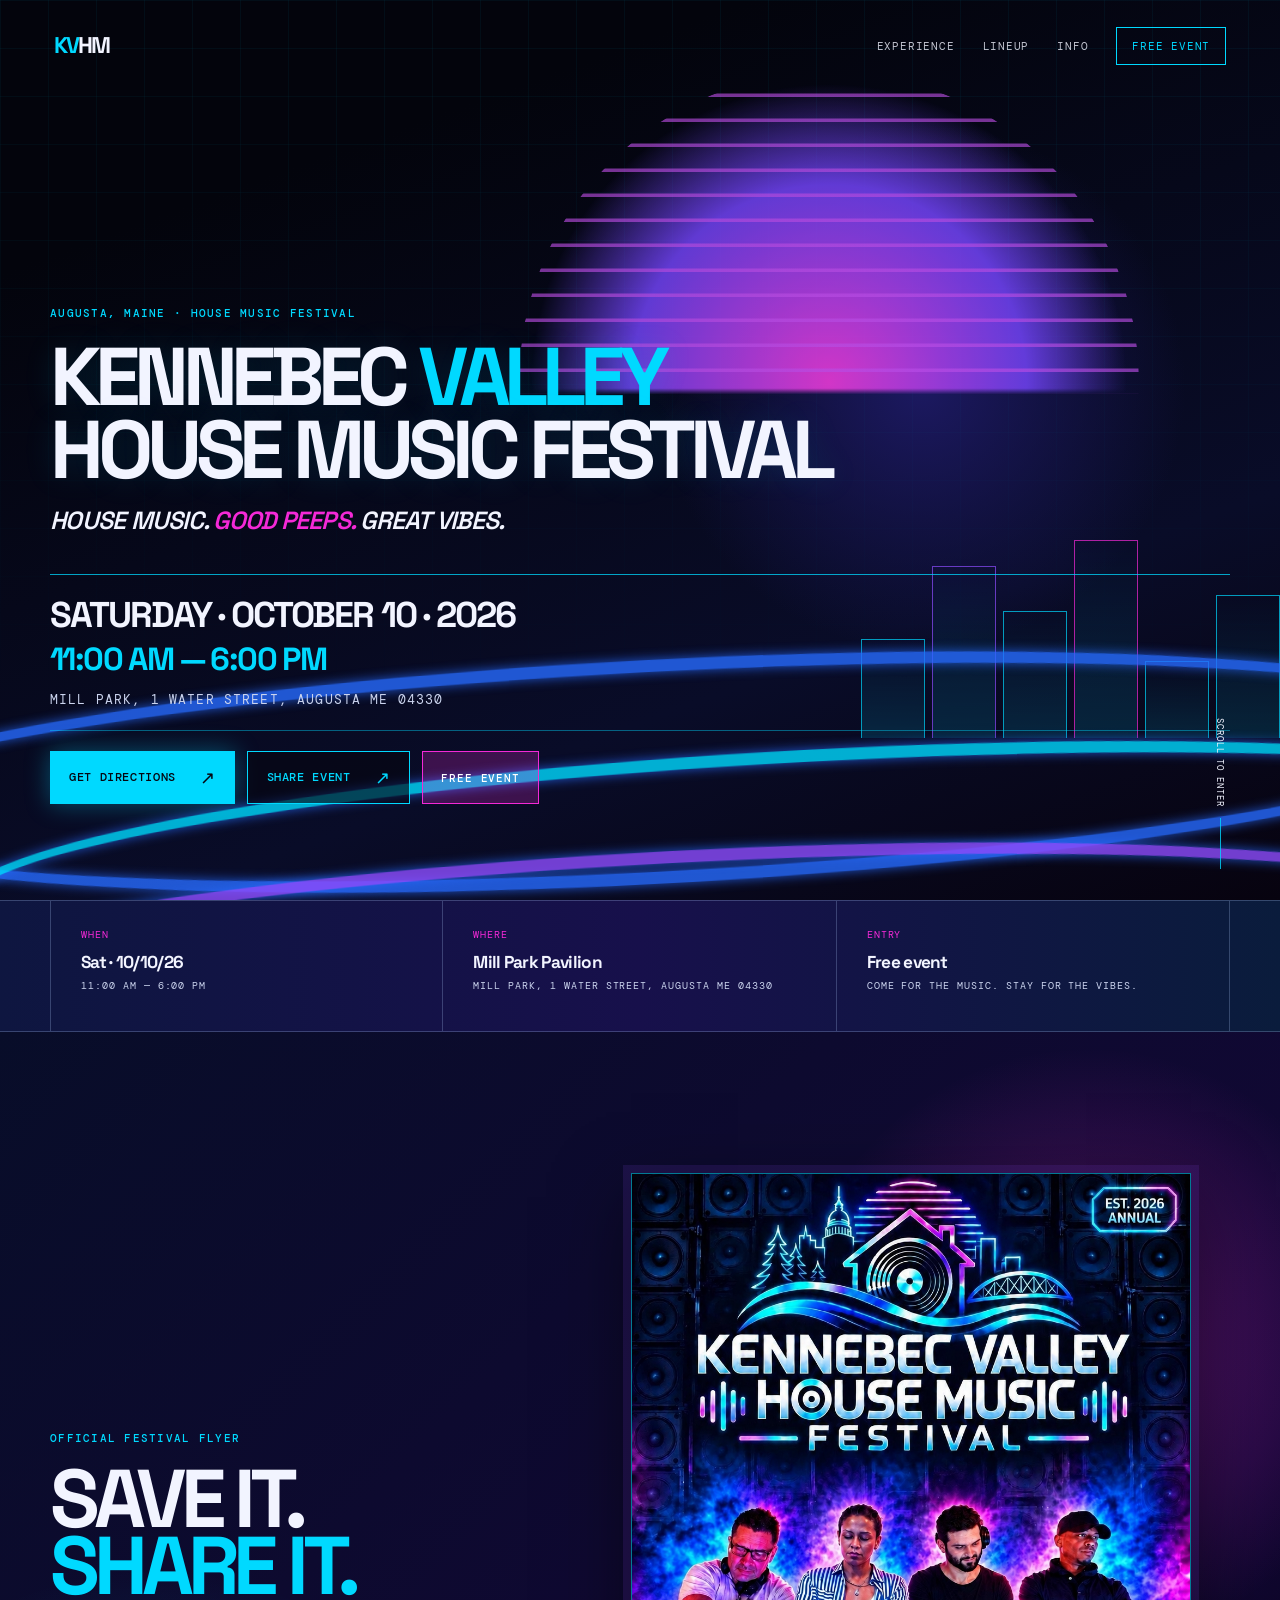
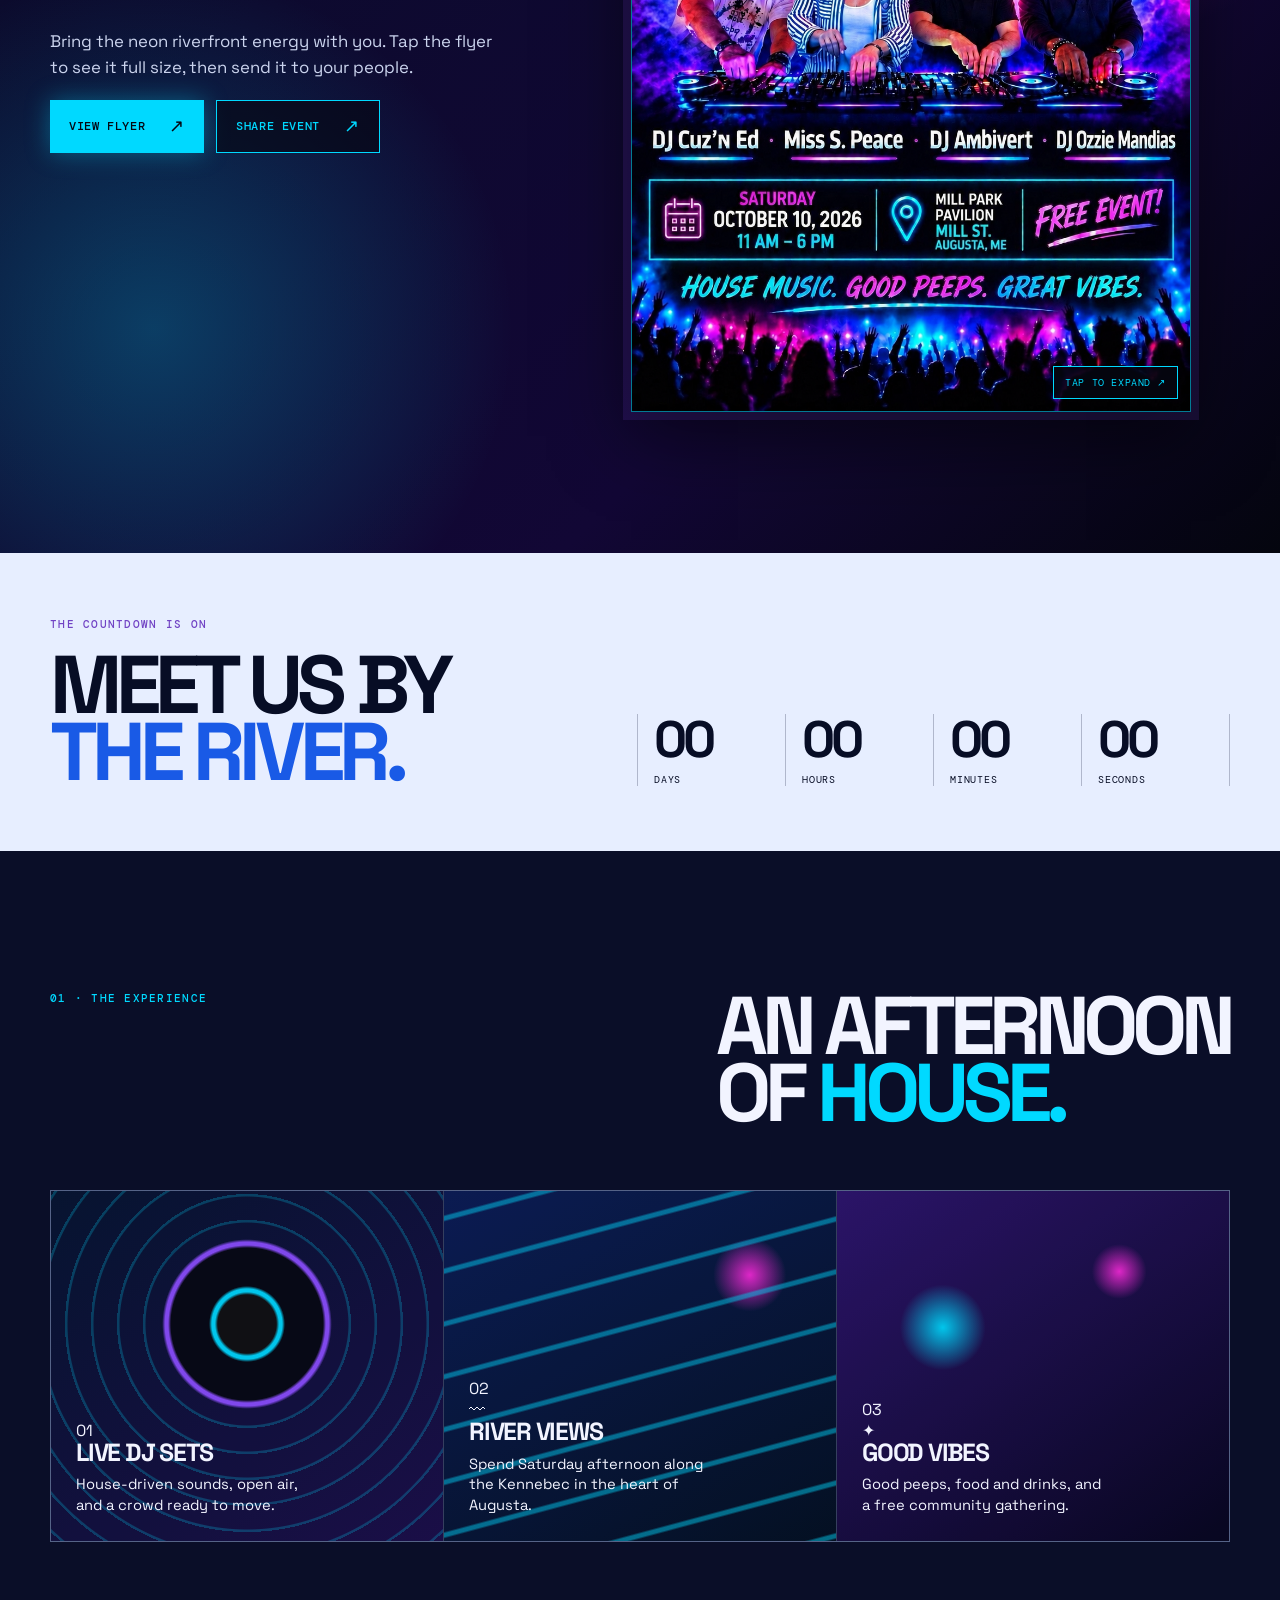
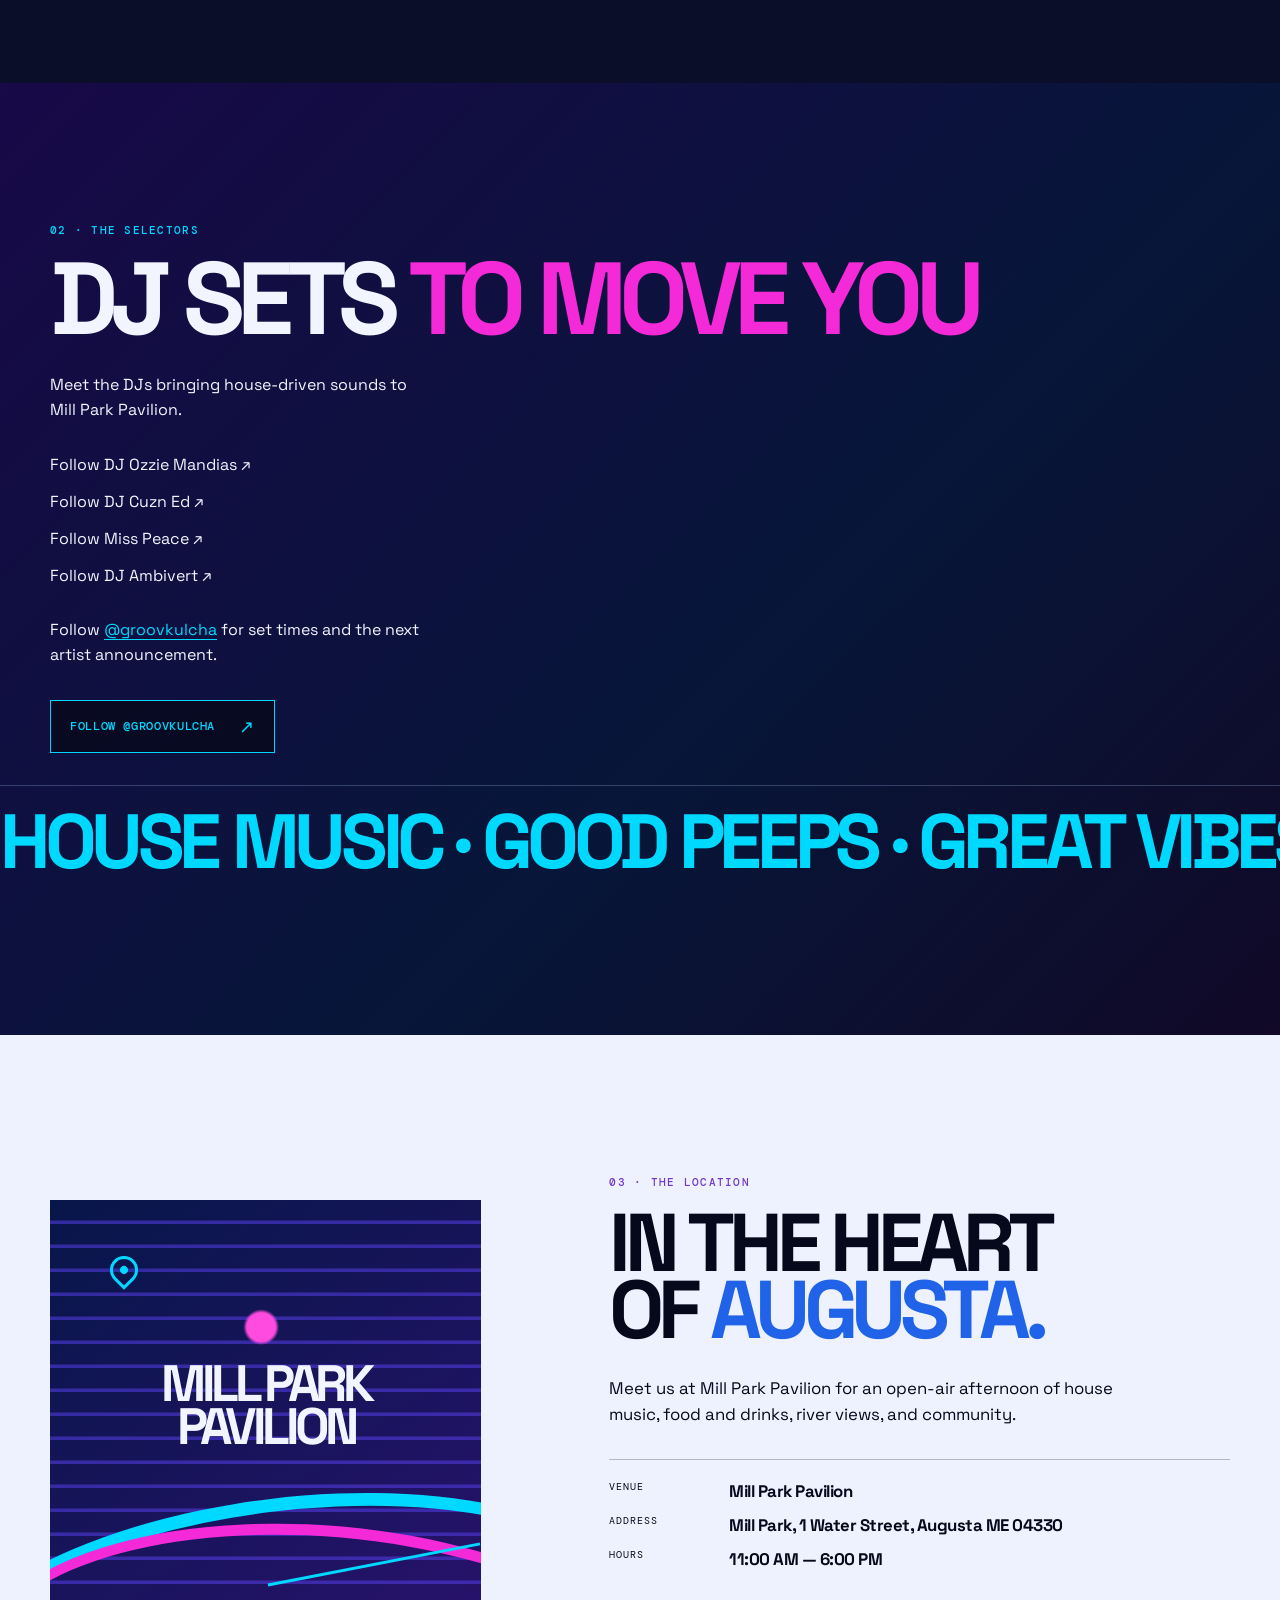
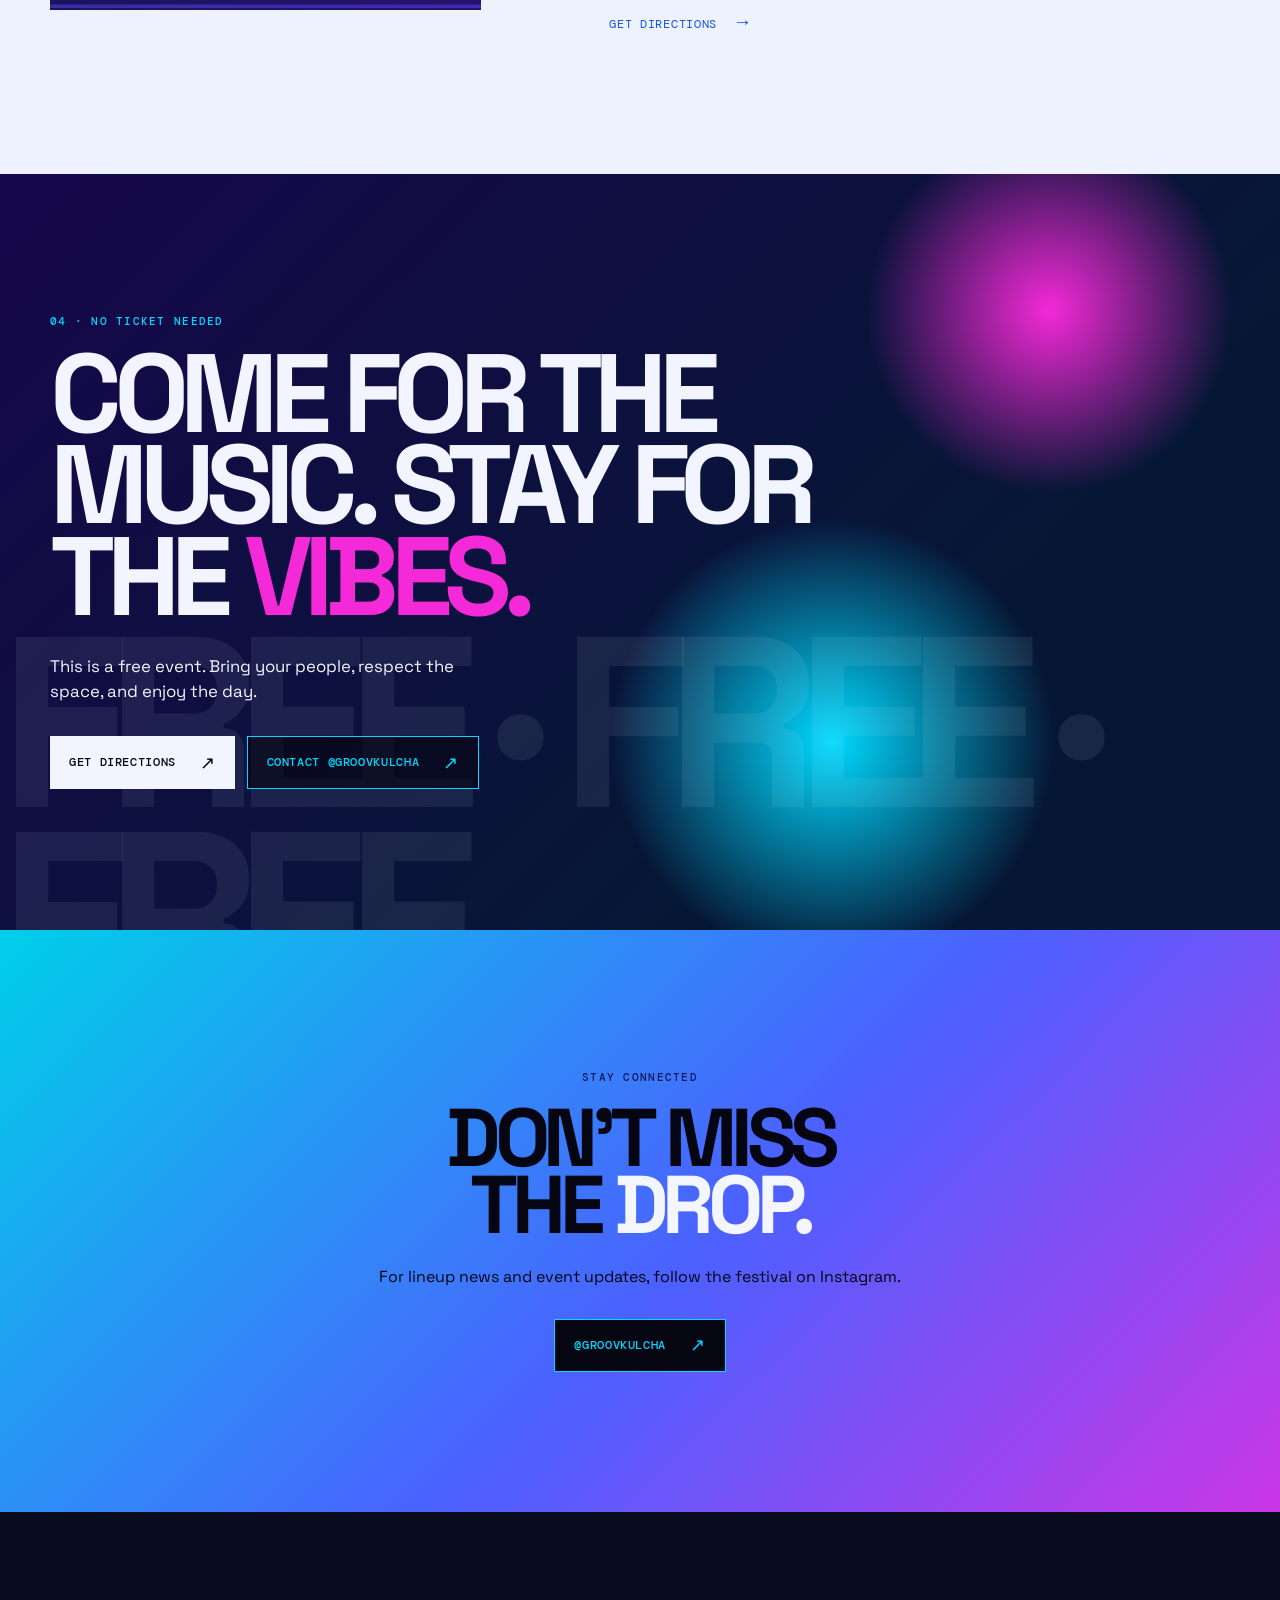
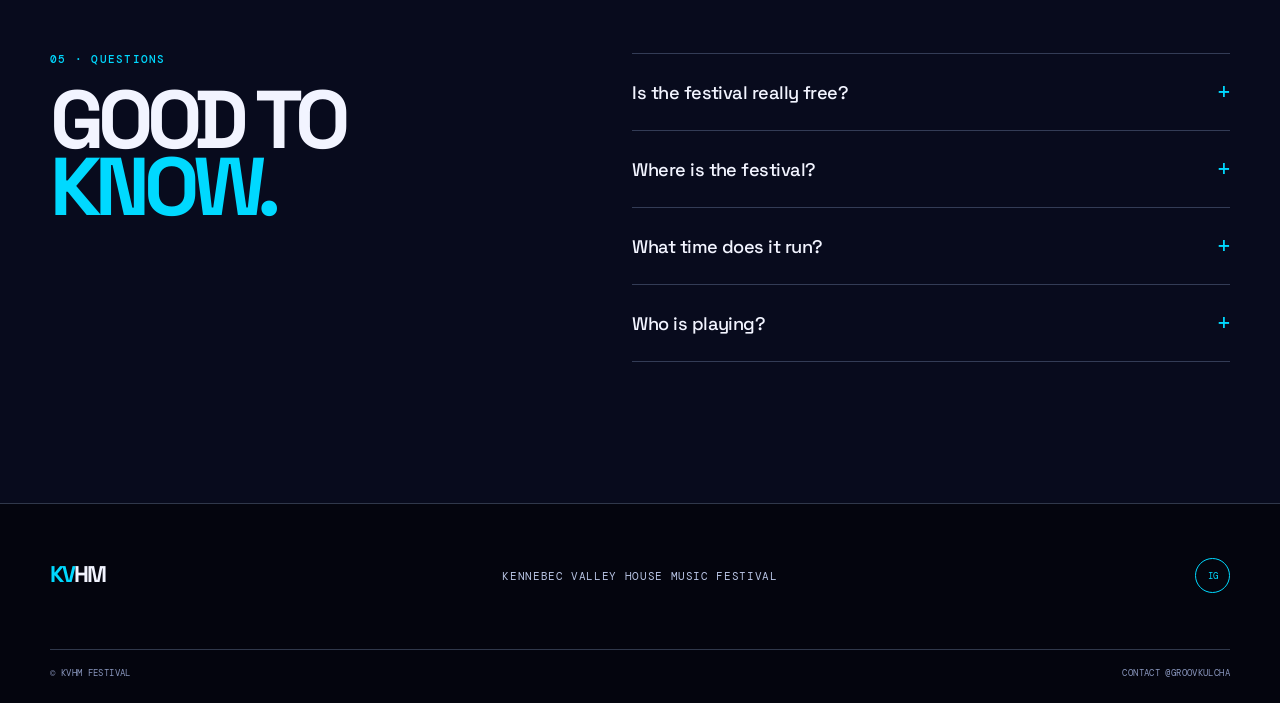
==== commit 160f5973: "Update festival address Co-authored-by: Copilot App <223556219+Copilot@users.noreply.github.com>" ====
--- a/index.html
+++ b/index.html
@@ -3,7 +3,7 @@
   <head>
     <meta charset="UTF-8" />
     <meta name="viewport" content="width=device-width, initial-scale=1.0" />
-    <meta name="description" content="Kennebec Valley House Music Festival — a free house music gathering at Mill Park Pavilion on Water St. in Augusta, Maine on Saturday, October 10, 2026, from 11 AM to 6 PM." />
+    <meta name="description" content="Kennebec Valley House Music Festival — a free house music gathering at Mill Park, 1 Water Street, Augusta ME 04330 on Saturday, October 10, 2026, from 11 AM to 6 PM." />
     <meta name="theme-color" content="#050611" />
     <title>Kennebec Valley House Music Festival — October 10, 2026</title>
     <link rel="preconnect" href="https://fonts.googleapis.com" />
@@ -22,18 +22,18 @@
     <main id="main">
       <section class="hero" id="top">
         <div class="hero-grid" aria-hidden="true"></div><div class="sunset" aria-hidden="true"></div><div class="cityline" aria-hidden="true"><span></span><span></span><span></span><span></span><span></span><span></span></div><div class="waves" aria-hidden="true"><i></i><i></i><i></i></div>
-        <div class="hero-content container"><p class="eyebrow">Augusta, Maine · House music festival</p><h1><span>KENNEBEC <em>VALLEY</em></span><span>HOUSE MUSIC FESTIVAL</span></h1><p class="hero-subtitle">House music. <span>Good peeps.</span> Great vibes.</p><div class="hero-event-info" aria-label="Festival date time and location"><p class="event-date">SATURDAY · OCTOBER 10 · 2026</p><p class="event-time">11:00 AM — 6:00 PM</p><p class="event-venue">MILL PARK PAVILION <span>·</span> WATER ST. <span>·</span> AUGUSTA, ME</p></div><div class="hero-actions"><a class="button button-primary directions-link" href="https://www.google.com/maps/dir/?api=1&destination=1+Water+St%2C+Augusta%2C+ME+04330" target="_blank" rel="noopener noreferrer">Get directions <span aria-hidden="true">↗</span></a><button class="button button-share" id="share-event" type="button">Share event <span aria-hidden="true">↗</span></button><span class="free-badge">Free event</span></div><p class="share-status" id="share-status" aria-live="polite"></p></div><div class="scroll-cue" aria-hidden="true"><span>SCROLL TO ENTER</span><i></i></div>
+        <div class="hero-content container"><p class="eyebrow">Augusta, Maine · House music festival</p><h1><span>KENNEBEC <em>VALLEY</em></span><span>HOUSE MUSIC FESTIVAL</span></h1><p class="hero-subtitle">House music. <span>Good peeps.</span> Great vibes.</p><div class="hero-event-info" aria-label="Festival date time and location"><p class="event-date">SATURDAY · OCTOBER 10 · 2026</p><p class="event-time">11:00 AM — 6:00 PM</p><p class="event-venue">MILL PARK, 1 WATER STREET, AUGUSTA ME 04330</p></div><div class="hero-actions"><a class="button button-primary directions-link" href="https://www.google.com/maps/dir/?api=1&destination=Mill+Park%2C+1+Water+Street%2C+Augusta+ME+04330" target="_blank" rel="noopener noreferrer">Get directions <span aria-hidden="true">↗</span></a><button class="button button-share" id="share-event" type="button">Share event <span aria-hidden="true">↗</span></button><span class="free-badge">Free event</span></div><p class="share-status" id="share-status" aria-live="polite"></p></div><div class="scroll-cue" aria-hidden="true"><span>SCROLL TO ENTER</span><i></i></div>
       </section>
-      <section class="event-strip" aria-label="Festival at a glance"><div class="container strip-grid"><div><span>When</span><strong>Sat · 10/10/26</strong><small>11:00 AM — 6:00 PM</small></div><div><span>Where</span><strong>Mill Park Pavilion</strong><small>Water St. · Augusta, ME</small></div><div><span>Entry</span><strong>Free event</strong><small>Come for the music. Stay for the vibes.</small></div></div></section>
-      <section class="flyer-section section" aria-labelledby="flyer-heading"><div class="container flyer-layout"><div class="flyer-copy"><p class="eyebrow">Official festival flyer</p><h2 id="flyer-heading">SAVE IT.<br /><em>SHARE IT.</em></h2><p>Bring the neon riverfront energy with you. Tap the flyer to see it full size, then send it to your people.</p><div class="flyer-actions"><button class="button button-primary" id="open-flyer" type="button">View flyer <span aria-hidden="true">↗</span></button><button class="button button-share" id="share-flyer" type="button">Share event <span aria-hidden="true">↗</span></button></div></div><button class="flyer-card" id="flyer-card" type="button" aria-label="Open the official Kennebec Valley House Music Festival flyer in a larger view"><img src="newkvhf flyer.png" alt="Official flyer for Kennebec Valley House Music Festival: Saturday, October 10, 2026, 11 AM to 6 PM, Mill Park Pavilion, Water Street, Augusta, Maine. Free event. Featuring DJ Cuz'n Ed, Miss S. Peace, DJ Ambivert, and DJ Ozzie Mandias." /><span class="flyer-zoom">Tap to expand ↗</span></button></div></section>
-      <dialog class="flyer-modal" id="flyer-modal" aria-labelledby="flyer-modal-title"><div class="flyer-modal-inner"><h2 class="sr-only" id="flyer-modal-title">Official festival flyer</h2><button class="modal-close" id="close-flyer" type="button" aria-label="Close flyer">×</button><img src="newkvhf flyer.png" alt="Official flyer for Kennebec Valley House Music Festival: Saturday, October 10, 2026, 11 AM to 6 PM, Mill Park Pavilion, Water Street, Augusta, Maine. Free event. Featuring DJ Cuz'n Ed, Miss S. Peace, DJ Ambivert, and DJ Ozzie Mandias." /></div></dialog>
+      <section class="event-strip" aria-label="Festival at a glance"><div class="container strip-grid"><div><span>When</span><strong>Sat · 10/10/26</strong><small>11:00 AM — 6:00 PM</small></div><div><span>Where</span><strong>Mill Park Pavilion</strong><small>Mill Park, 1 Water Street, Augusta ME 04330</small></div><div><span>Entry</span><strong>Free event</strong><small>Come for the music. Stay for the vibes.</small></div></div></section>
+      <section class="flyer-section section" aria-labelledby="flyer-heading"><div class="container flyer-layout"><div class="flyer-copy"><p class="eyebrow">Official festival flyer</p><h2 id="flyer-heading">SAVE IT.<br /><em>SHARE IT.</em></h2><p>Bring the neon riverfront energy with you. Tap the flyer to see it full size, then send it to your people.</p><div class="flyer-actions"><button class="button button-primary" id="open-flyer" type="button">View flyer <span aria-hidden="true">↗</span></button><button class="button button-share" id="share-flyer" type="button">Share event <span aria-hidden="true">↗</span></button></div></div><button class="flyer-card" id="flyer-card" type="button" aria-label="Open the official Kennebec Valley House Music Festival flyer in a larger view"><img src="newkvhf flyer.png" alt="Official flyer for Kennebec Valley House Music Festival: Saturday, October 10, 2026, 11 AM to 6 PM, Mill Park, 1 Water Street, Augusta ME 04330. Free event. Featuring DJ Cuz'n Ed, Miss S. Peace, DJ Ambivert, and DJ Ozzie Mandias." /><span class="flyer-zoom">Tap to expand ↗</span></button></div></section>
+      <dialog class="flyer-modal" id="flyer-modal" aria-labelledby="flyer-modal-title"><div class="flyer-modal-inner"><h2 class="sr-only" id="flyer-modal-title">Official festival flyer</h2><button class="modal-close" id="close-flyer" type="button" aria-label="Close flyer">×</button><img src="newkvhf flyer.png" alt="Official flyer for Kennebec Valley House Music Festival: Saturday, October 10, 2026, 11 AM to 6 PM, Mill Park, 1 Water Street, Augusta ME 04330. Free event. Featuring DJ Cuz'n Ed, Miss S. Peace, DJ Ambivert, and DJ Ozzie Mandias." /></div></dialog>
       <section class="countdown-section" aria-labelledby="countdown-heading"><div class="container countdown-layout"><div><p class="eyebrow">The countdown is on</p><h2 id="countdown-heading">Meet us by<br /><em>the river.</em></h2></div><div class="countdown" aria-label="Countdown to Kennebec Valley House Music Festival"><div><strong id="days">00</strong><span>Days</span></div><div><strong id="hours">00</strong><span>Hours</span></div><div><strong id="minutes">00</strong><span>Minutes</span></div><div><strong id="seconds">00</strong><span>Seconds</span></div></div></div></section>
       <section class="experience section" id="experience"><div class="container"><div class="section-heading"><p class="eyebrow">01 · The experience</p><h2>An afternoon<br />of <em>house.</em></h2></div><div class="experience-grid"><article class="feature-card feature-djs"><span class="card-number">01</span><div class="icon-disc" aria-hidden="true"></div><h3>Live DJ sets</h3><p>House-driven sounds, open air, and a crowd ready to move.</p></article><article class="feature-card feature-river"><span class="card-number">02</span><div class="icon-wave" aria-hidden="true">〰</div><h3>River views</h3><p>Spend Saturday afternoon along the Kennebec in the heart of Augusta.</p></article><article class="feature-card feature-vibes"><span class="card-number">03</span><div class="icon-spark" aria-hidden="true">✦</div><h3>Good vibes</h3><p>Good peeps, food and drinks, and a free community gathering.</p></article></div></div></section>
       <section class="lineup section" id="lineup"><div class="container lineup-content"><p class="eyebrow">02 · The selectors</p><h2>DJ SETS<em> TO MOVE YOU</em></h2><p class="intro">Meet the DJs bringing house-driven sounds to Mill Park Pavilion.</p><div class="dj-lineup" aria-label="Featured DJ lineup"><p><a class="instagram-link" href="https://www.instagram.com/djozziemandias" target="_blank" rel="noopener noreferrer">Follow DJ Ozzie Mandias ↗</a></p><p><a class="instagram-link" href="https://www.instagram.com/djcuzned/" target="_blank" rel="noopener noreferrer">Follow DJ Cuzn Ed ↗</a></p><p><a class="instagram-link" href="https://www.instagram.com/miss.s._peace" target="_blank" rel="noopener noreferrer">Follow Miss Peace ↗</a></p><p><a class="instagram-link" href="https://www.instagram.com/djambivert" target="_blank" rel="noopener noreferrer">Follow DJ Ambivert ↗</a></p></div><p class="intro">Follow <a class="instagram-link" href="https://www.instagram.com/groovkulcha/" target="_blank" rel="noopener noreferrer">@groovkulcha</a> for set times and the next artist announcement.</p><a class="button button-outline instagram-link" href="https://www.instagram.com/groovkulcha/" target="_blank" rel="noopener noreferrer">Follow @groovkulcha <span aria-hidden="true">↗</span></a></div><div class="lineup-marquee" aria-label="House music good peeps great vibes"><div>HOUSE MUSIC · GOOD PEEPS · GREAT VIBES · KENNEBEC VALLEY · HOUSE MUSIC · GOOD PEEPS · GREAT VIBES · KENNEBEC VALLEY ·</div></div></section>
-      <section class="location section" id="info"><div class="container location-grid"><div class="location-art" aria-hidden="true"><div class="map-pin"></div><div class="map-river"></div><span>MILL PARK<br />PAVILION</span></div><div class="location-copy"><p class="eyebrow">03 · The location</p><h2>IN THE HEART<br />OF <em>AUGUSTA.</em></h2><p>Meet us at Mill Park Pavilion for an open-air afternoon of house music, food and drinks, river views, and community.</p><div class="address"><span>Venue</span><strong>Mill Park Pavilion</strong><span>Address</span><strong>Mill Park, 1 Water Street, Augusta ME 04330</strong><span>Hours</span><strong>11:00 AM — 6:00 PM</strong></div><a class="text-link directions-link" href="https://www.google.com/maps/dir/?api=1&destination=1+Water+St%2C+Augusta%2C+ME+04330" target="_blank" rel="noopener noreferrer">Get directions <span aria-hidden="true">→</span></a></div></div></section>
-      <section class="free-event section" id="rsvp"><div class="container free-inner"><p class="eyebrow">04 · No ticket needed</p><h2>COME FOR THE<br />MUSIC. STAY FOR<br />THE <em>VIBES.</em></h2><p>This is a free event. Bring your people, respect the space, and enjoy the day.</p><div class="free-actions"><a class="button button-light directions-link" href="https://www.google.com/maps/dir/?api=1&destination=1+Water+St%2C+Augusta%2C+ME+04330" target="_blank" rel="noopener noreferrer">Get directions <span aria-hidden="true">↗</span></a><a class="button button-outline instagram-link" href="https://www.instagram.com/groovkulcha/" target="_blank" rel="noopener noreferrer">Contact @groovkulcha <span aria-hidden="true">↗</span></a></div></div></section>  
+      <section class="location section" id="info"><div class="container location-grid"><div class="location-art" aria-hidden="true"><div class="map-pin"></div><div class="map-river"></div><span>MILL PARK<br />PAVILION</span></div><div class="location-copy"><p class="eyebrow">03 · The location</p><h2>IN THE HEART<br />OF <em>AUGUSTA.</em></h2><p>Meet us at Mill Park Pavilion for an open-air afternoon of house music, food and drinks, river views, and community.</p><div class="address"><span>Venue</span><strong>Mill Park Pavilion</strong><span>Address</span><strong>Mill Park, 1 Water Street, Augusta ME 04330</strong><span>Hours</span><strong>11:00 AM — 6:00 PM</strong></div><a class="text-link directions-link" href="https://www.google.com/maps/dir/?api=1&destination=Mill+Park%2C+1+Water+Street%2C+Augusta+ME+04330" target="_blank" rel="noopener noreferrer">Get directions <span aria-hidden="true">→</span></a></div></div></section>
+      <section class="free-event section" id="rsvp"><div class="container free-inner"><p class="eyebrow">04 · No ticket needed</p><h2>COME FOR THE<br />MUSIC. STAY FOR<br />THE <em>VIBES.</em></h2><p>This is a free event. Bring your people, respect the space, and enjoy the day.</p><div class="free-actions"><a class="button button-light directions-link" href="https://www.google.com/maps/dir/?api=1&destination=Mill+Park%2C+1+Water+Street%2C+Augusta+ME+04330" target="_blank" rel="noopener noreferrer">Get directions <span aria-hidden="true">↗</span></a><a class="button button-outline instagram-link" href="https://www.instagram.com/groovkulcha/" target="_blank" rel="noopener noreferrer">Contact @groovkulcha <span aria-hidden="true">↗</span></a></div></div></section>
       <section class="updates section" id="updates"><div class="container updates-inner"><p class="eyebrow">Stay connected</p><h2>DON’T MISS<br />THE <em>DROP.</em></h2><p>For lineup news and event updates, follow the festival on Instagram.</p><a class="button button-dark instagram-link" href="https://www.instagram.com/groovkulcha/" target="_blank" rel="noopener noreferrer">@groovkulcha <span aria-hidden="true">↗</span></a></div></section>
-      <section class="faq section" aria-labelledby="faq-heading"><div class="container faq-grid"><div><p class="eyebrow">05 · Questions</p><h2 id="faq-heading">GOOD TO<br /><em>KNOW.</em></h2></div><div class="faq-list"><details><summary>Is the festival really free?<span aria-hidden="true">+</span></summary><p>Yes. Kennebec Valley House Music Festival is a free event.</p></details><details><summary>Where is the festival?<span aria-hidden="true">+</span></summary><p>Mill Park Pavilion, Water St., Augusta, Maine. Use the directions link above for the exact festival location.</p></details><details><summary>What time does it run?<span aria-hidden="true">+</span></summary><p>The event runs from 11:00 AM to 6:00 PM on Saturday, October 10, 2026.</p></details><details><summary>Who is playing?<span aria-hidden="true">+</span></summary><p>DJ Ozzie Mandias, DJ Cuzn Ed, Miss Peace, and DJ Ambivert are confirmed. Follow @groovkulcha for updates.</p></details></div></div></section>
+      <section class="faq section" aria-labelledby="faq-heading"><div class="container faq-grid"><div><p class="eyebrow">05 · Questions</p><h2 id="faq-heading">GOOD TO<br /><em>KNOW.</em></h2></div><div class="faq-list"><details><summary>Is the festival really free?<span aria-hidden="true">+</span></summary><p>Yes. Kennebec Valley House Music Festival is a free event.</p></details><details><summary>Where is the festival?<span aria-hidden="true">+</span></summary><p>Mill Park, 1 Water Street, Augusta ME 04330.</p></details><details><summary>What time does it run?<span aria-hidden="true">+</span></summary><p>The event runs from 11:00 AM to 6:00 PM on Saturday, October 10, 2026.</p></details><details><summary>Who is playing?<span aria-hidden="true">+</span></summary><p>DJ Ozzie Mandias, DJ Cuzn Ed, Miss Peace, and DJ Ambivert are confirmed. Follow @groovkulcha for updates.</p></details></div></div></section>
     </main>
     <footer class="site-footer"><div class="container footer-top"><a class="brand" href="#top"><span>KV</span>HM</a><p>Kennebec Valley House Music Festival</p><div class="socials" aria-label="Social media links"><a class="instagram-link" href="https://www.instagram.com/groovkulcha/" target="_blank" rel="noopener noreferrer" aria-label="Follow Groov Kulcha on Instagram">IG</a></div></div><div class="container footer-bottom"><span>© <span id="year"></span> KVHM Festival</span><a class="instagram-link" href="https://www.instagram.com/groovkulcha/" target="_blank" rel="noopener noreferrer">Contact @groovkulcha</a></div></footer>
   </body>
--- a/styles.css
+++ b/styles.css
@@ -5,3 +5,4 @@
   .flyer-card { width: min(78vw, 320px); }
 }
 @import url("lineup.css");
+.share-dialog{width:min(92vw,560px);padding:0;border:1px solid var(--cyan);background:#0e1640;color:var(--paper);box-shadow:0 0 50px rgba(0,217,255,.25)}.share-dialog::backdrop{background:rgba(0,0,0,.78)}.share-dialog-card{position:relative;padding:2.5rem}.share-dialog-close{position:absolute;top:12px;right:12px;width:36px;height:36px;border:1px solid var(--cyan);border-radius:50%;background:var(--ink);color:var(--cyan);font-size:1.4rem;cursor:pointer}.share-dialog h2{margin:0 0 1.5rem;font-size:clamp(2rem,6vw,4rem);color:var(--paper)}.share-dialog-input{width:100%;margin-bottom:12px;padding:14px;border:1px solid var(--line);background:var(--ink);color:var(--paper);font-family:var(--mono);font-size:.72rem}.share-dialog-copy{width:100%}.share-dialog-status{min-height:1.2em;margin:12px 0 0;color:var(--cyan);font-family:var(--mono);font-size:.7rem}
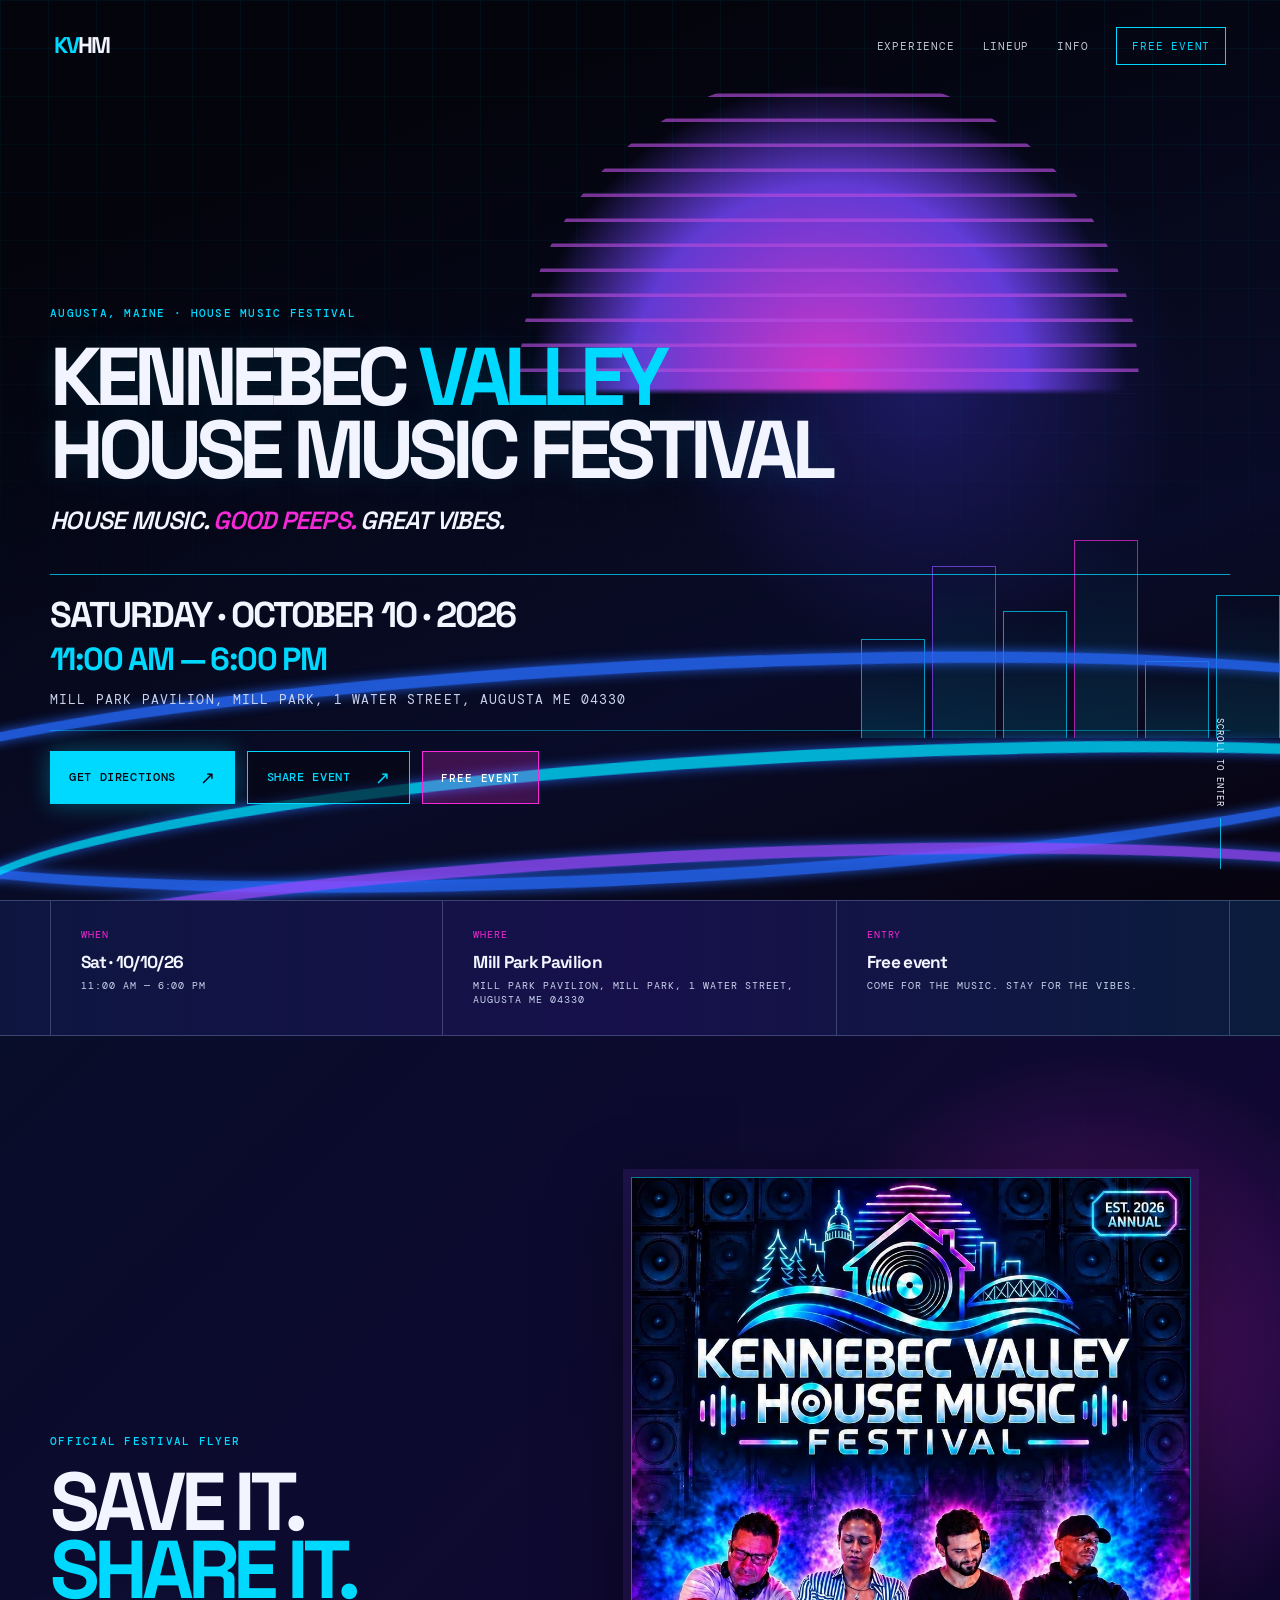
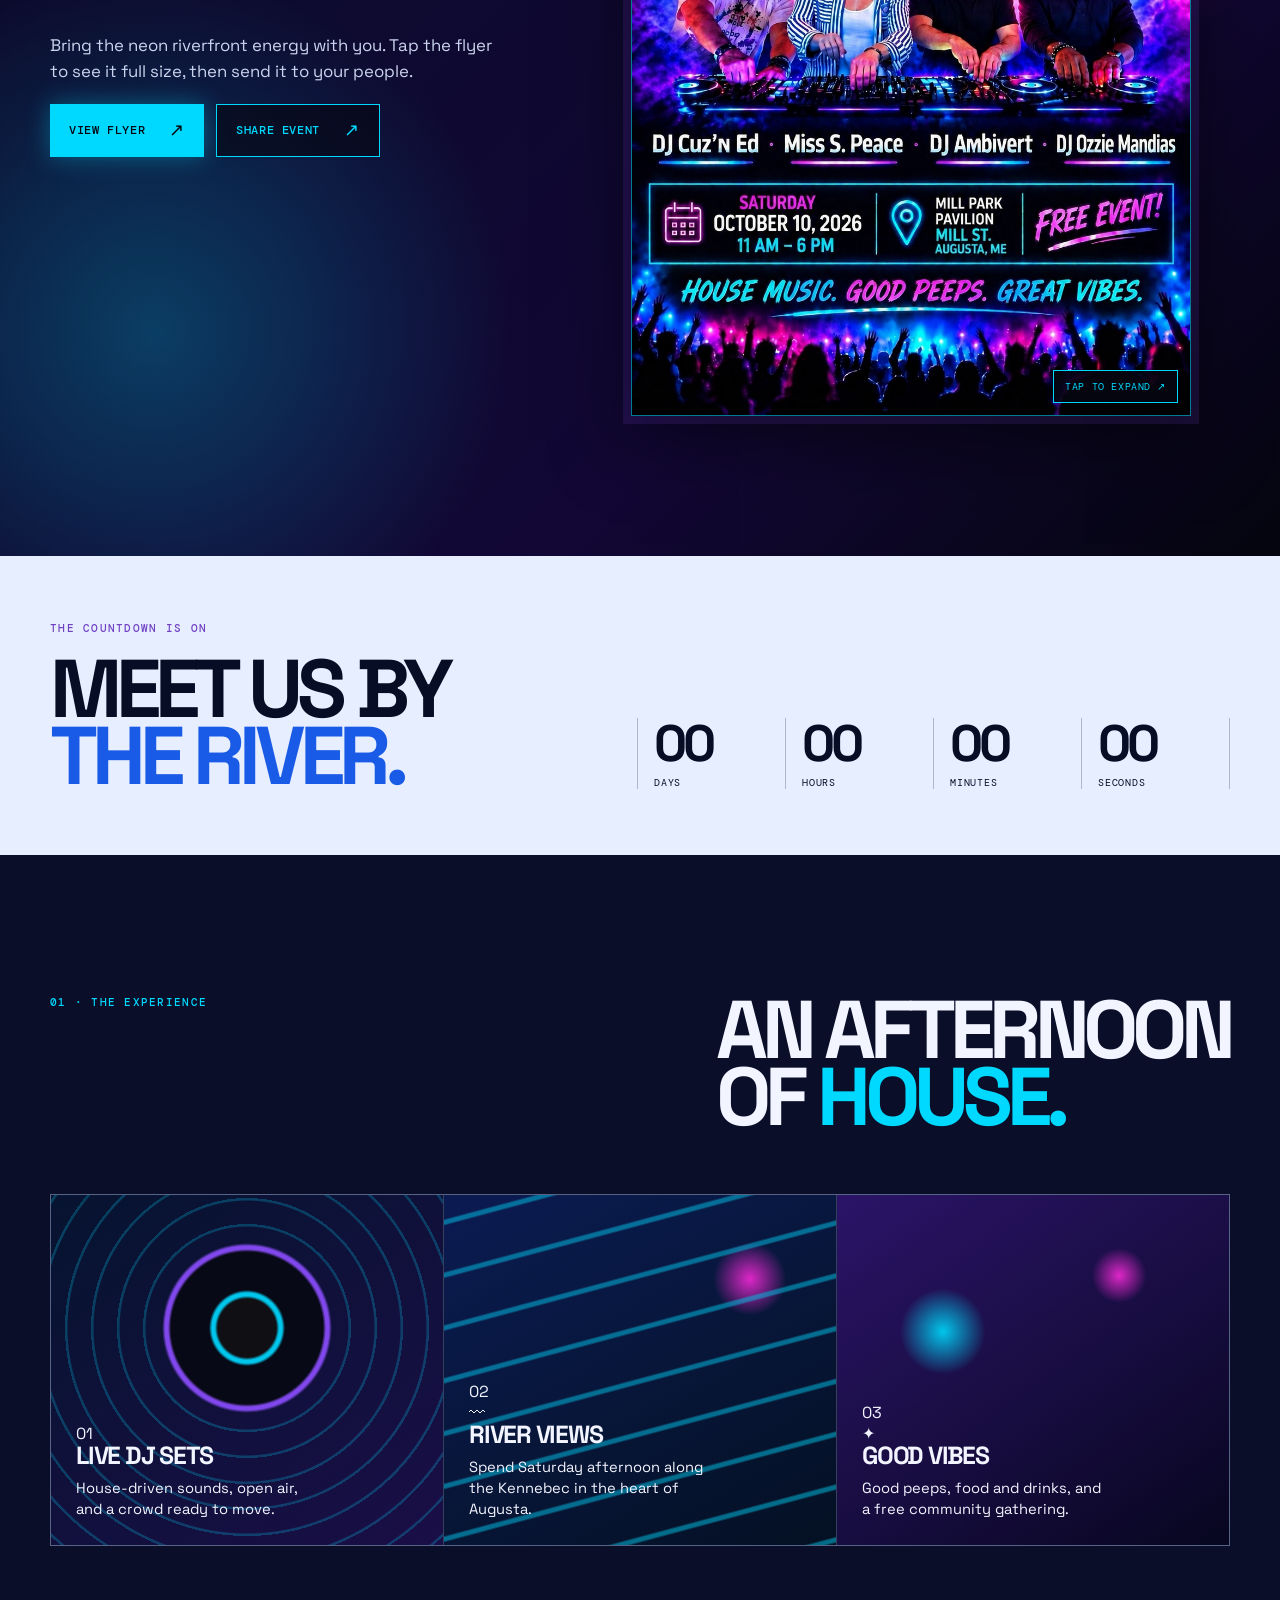
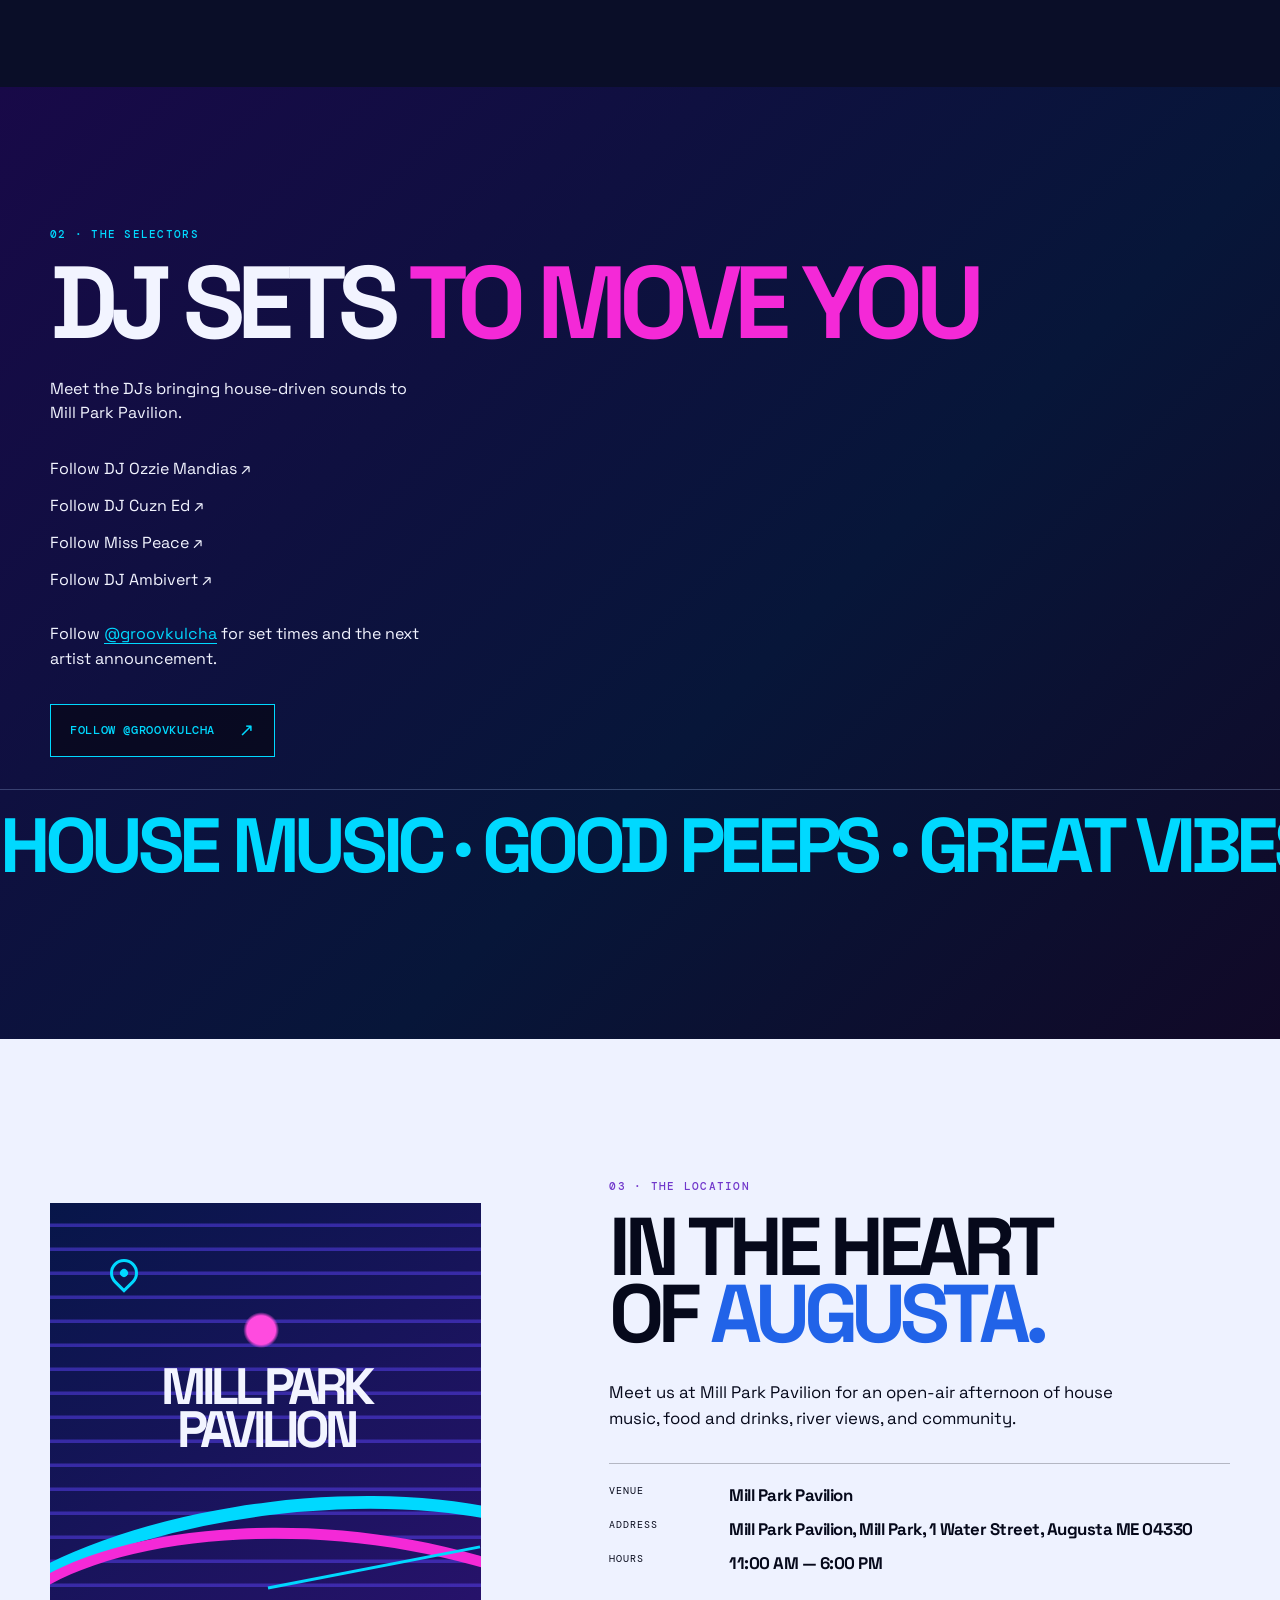
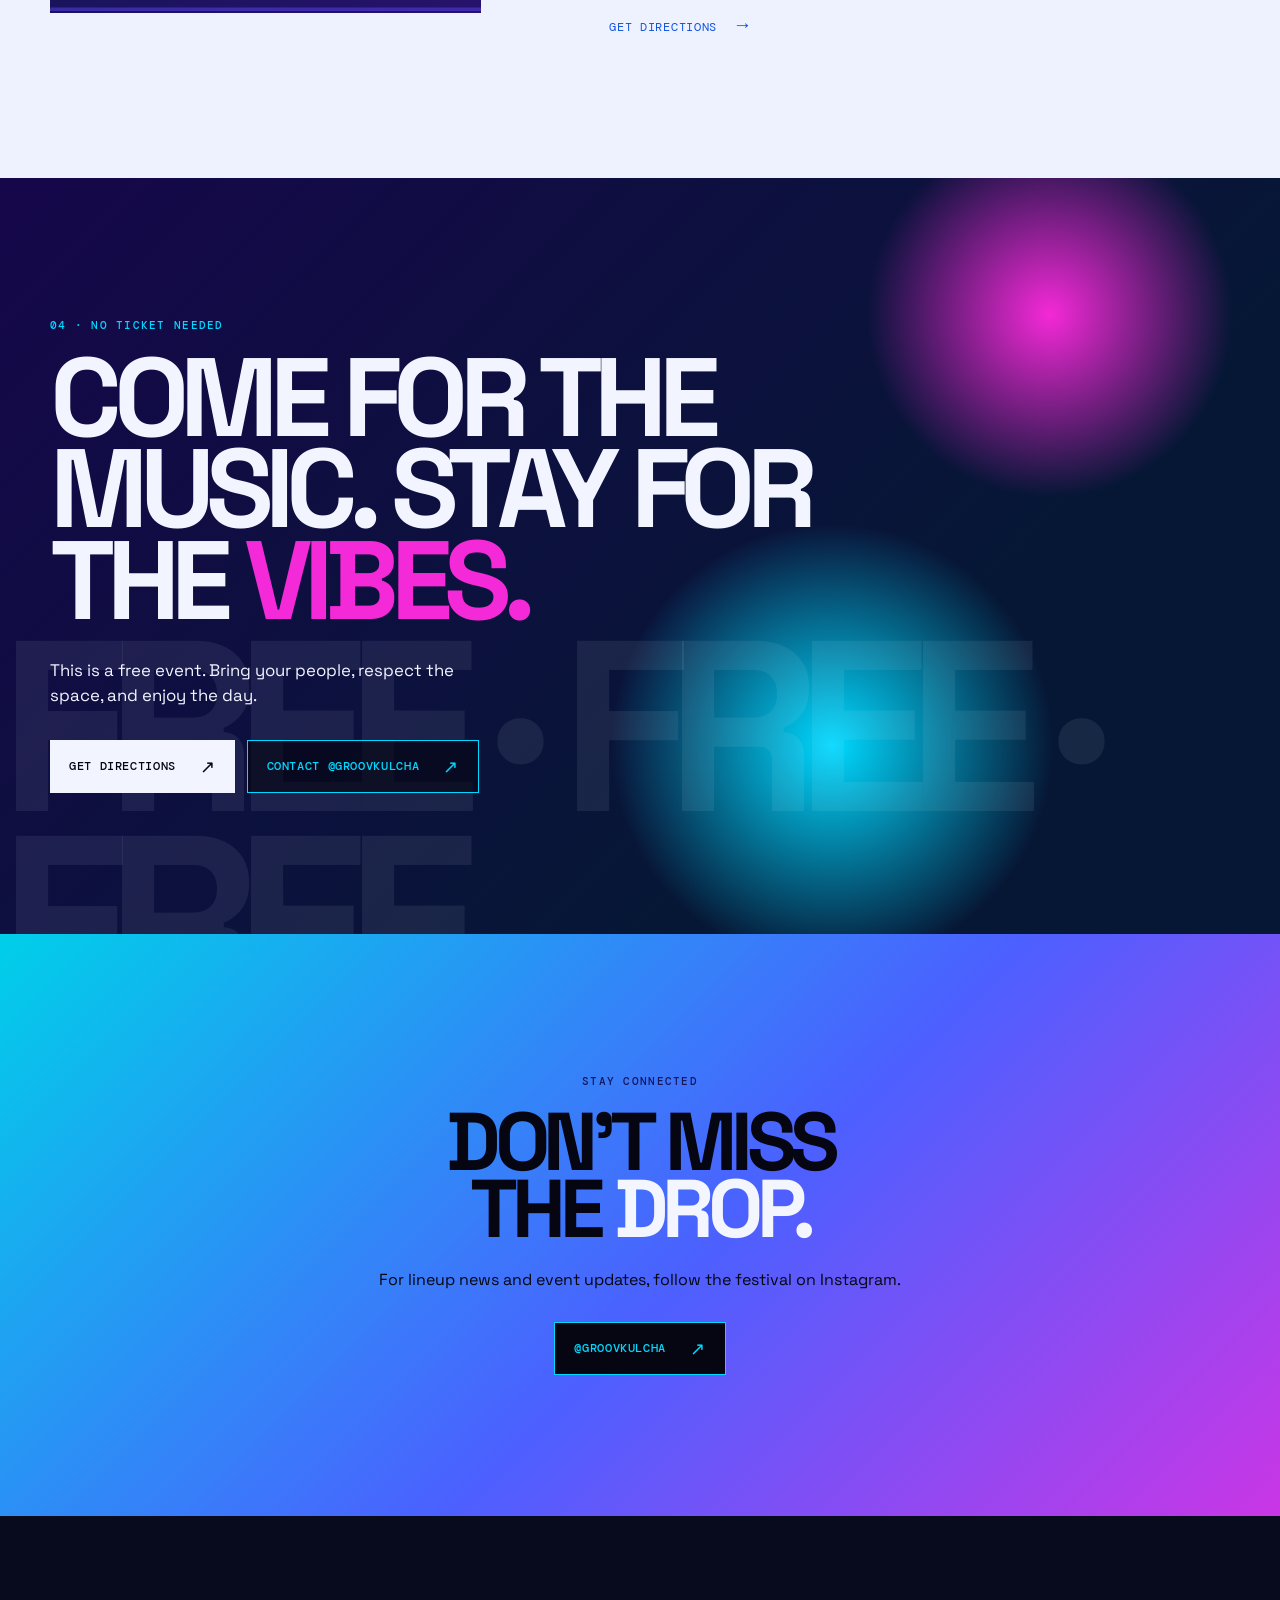
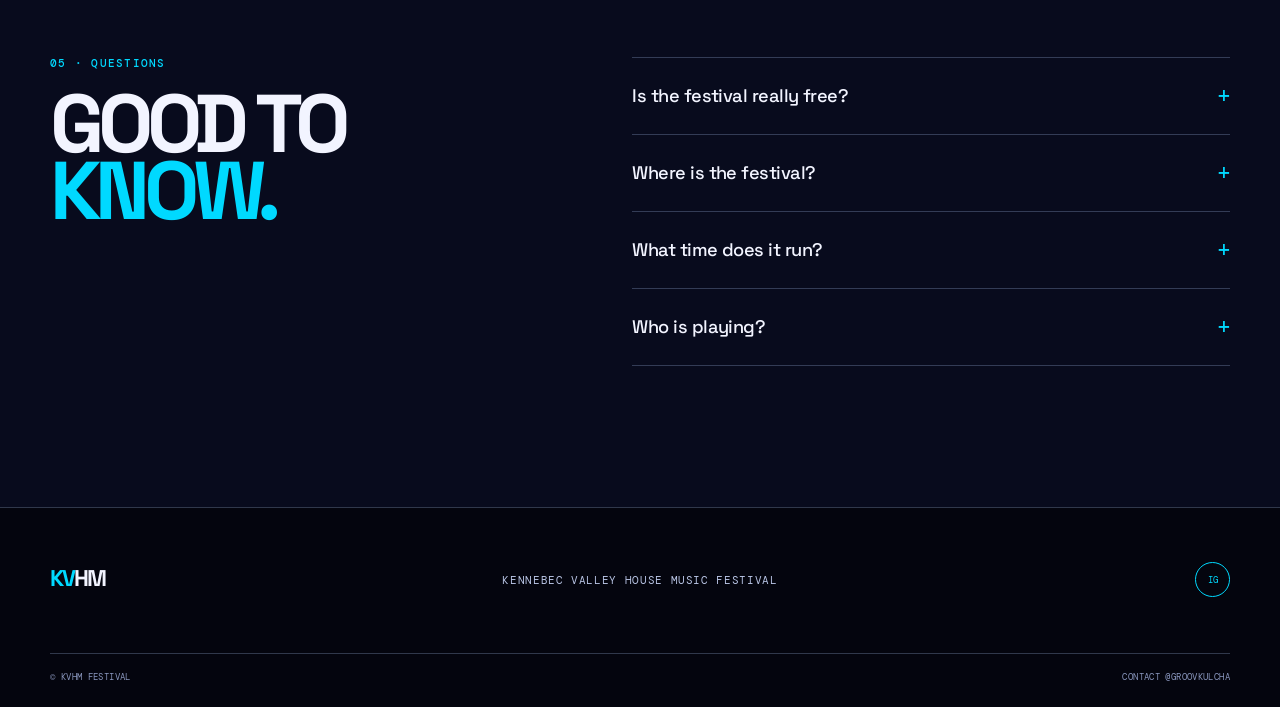
==== commit 719197e5: "Correct festival address wording Co-authored-by: Copilot App <223556219+Copilot@users.noreply.github" ====
--- a/index.html
+++ b/index.html
@@ -3,7 +3,7 @@
   <head>
     <meta charset="UTF-8" />
     <meta name="viewport" content="width=device-width, initial-scale=1.0" />
-    <meta name="description" content="Kennebec Valley House Music Festival — a free house music gathering at Mill Park, 1 Water Street, Augusta ME 04330 on Saturday, October 10, 2026, from 11 AM to 6 PM." />
+    <meta name="description" content="Kennebec Valley House Music Festival — a free house music gathering at Mill Park Pavilion, Mill Park, 1 Water Street, Augusta ME 04330 on Saturday, October 10, 2026, from 11 AM to 6 PM." />
     <meta name="theme-color" content="#050611" />
     <title>Kennebec Valley House Music Festival — October 10, 2026</title>
     <link rel="preconnect" href="https://fonts.googleapis.com" />
@@ -22,18 +22,18 @@
     <main id="main">
       <section class="hero" id="top">
         <div class="hero-grid" aria-hidden="true"></div><div class="sunset" aria-hidden="true"></div><div class="cityline" aria-hidden="true"><span></span><span></span><span></span><span></span><span></span><span></span></div><div class="waves" aria-hidden="true"><i></i><i></i><i></i></div>
-        <div class="hero-content container"><p class="eyebrow">Augusta, Maine · House music festival</p><h1><span>KENNEBEC <em>VALLEY</em></span><span>HOUSE MUSIC FESTIVAL</span></h1><p class="hero-subtitle">House music. <span>Good peeps.</span> Great vibes.</p><div class="hero-event-info" aria-label="Festival date time and location"><p class="event-date">SATURDAY · OCTOBER 10 · 2026</p><p class="event-time">11:00 AM — 6:00 PM</p><p class="event-venue">MILL PARK, 1 WATER STREET, AUGUSTA ME 04330</p></div><div class="hero-actions"><a class="button button-primary directions-link" href="https://www.google.com/maps/dir/?api=1&destination=Mill+Park%2C+1+Water+Street%2C+Augusta+ME+04330" target="_blank" rel="noopener noreferrer">Get directions <span aria-hidden="true">↗</span></a><button class="button button-share" id="share-event" type="button">Share event <span aria-hidden="true">↗</span></button><span class="free-badge">Free event</span></div><p class="share-status" id="share-status" aria-live="polite"></p></div><div class="scroll-cue" aria-hidden="true"><span>SCROLL TO ENTER</span><i></i></div>
+        <div class="hero-content container"><p class="eyebrow">Augusta, Maine · House music festival</p><h1><span>KENNEBEC <em>VALLEY</em></span><span>HOUSE MUSIC FESTIVAL</span></h1><p class="hero-subtitle">House music. <span>Good peeps.</span> Great vibes.</p><div class="hero-event-info" aria-label="Festival date time and location"><p class="event-date">SATURDAY · OCTOBER 10 · 2026</p><p class="event-time">11:00 AM — 6:00 PM</p><p class="event-venue">Mill Park Pavilion, Mill Park, 1 Water Street, Augusta ME 04330</p></div><div class="hero-actions"><a class="button button-primary directions-link" href="https://www.google.com/maps/dir/?api=1&destination=Mill+Park+Pavilion%2C+Mill+Park%2C+1+Water+Street%2C+Augusta+ME+04330" target="_blank" rel="noopener noreferrer">Get directions <span aria-hidden="true">↗</span></a><button class="button button-share" id="share-event" type="button">Share event <span aria-hidden="true">↗</span></button><span class="free-badge">Free event</span></div><p class="share-status" id="share-status" aria-live="polite"></p></div><div class="scroll-cue" aria-hidden="true"><span>SCROLL TO ENTER</span><i></i></div>
       </section>
-      <section class="event-strip" aria-label="Festival at a glance"><div class="container strip-grid"><div><span>When</span><strong>Sat · 10/10/26</strong><small>11:00 AM — 6:00 PM</small></div><div><span>Where</span><strong>Mill Park Pavilion</strong><small>Mill Park, 1 Water Street, Augusta ME 04330</small></div><div><span>Entry</span><strong>Free event</strong><small>Come for the music. Stay for the vibes.</small></div></div></section>
-      <section class="flyer-section section" aria-labelledby="flyer-heading"><div class="container flyer-layout"><div class="flyer-copy"><p class="eyebrow">Official festival flyer</p><h2 id="flyer-heading">SAVE IT.<br /><em>SHARE IT.</em></h2><p>Bring the neon riverfront energy with you. Tap the flyer to see it full size, then send it to your people.</p><div class="flyer-actions"><button class="button button-primary" id="open-flyer" type="button">View flyer <span aria-hidden="true">↗</span></button><button class="button button-share" id="share-flyer" type="button">Share event <span aria-hidden="true">↗</span></button></div></div><button class="flyer-card" id="flyer-card" type="button" aria-label="Open the official Kennebec Valley House Music Festival flyer in a larger view"><img src="newkvhf flyer.png" alt="Official flyer for Kennebec Valley House Music Festival: Saturday, October 10, 2026, 11 AM to 6 PM, Mill Park, 1 Water Street, Augusta ME 04330. Free event. Featuring DJ Cuz'n Ed, Miss S. Peace, DJ Ambivert, and DJ Ozzie Mandias." /><span class="flyer-zoom">Tap to expand ↗</span></button></div></section>
-      <dialog class="flyer-modal" id="flyer-modal" aria-labelledby="flyer-modal-title"><div class="flyer-modal-inner"><h2 class="sr-only" id="flyer-modal-title">Official festival flyer</h2><button class="modal-close" id="close-flyer" type="button" aria-label="Close flyer">×</button><img src="newkvhf flyer.png" alt="Official flyer for Kennebec Valley House Music Festival: Saturday, October 10, 2026, 11 AM to 6 PM, Mill Park, 1 Water Street, Augusta ME 04330. Free event. Featuring DJ Cuz'n Ed, Miss S. Peace, DJ Ambivert, and DJ Ozzie Mandias." /></div></dialog>
+      <section class="event-strip" aria-label="Festival at a glance"><div class="container strip-grid"><div><span>When</span><strong>Sat · 10/10/26</strong><small>11:00 AM — 6:00 PM</small></div><div><span>Where</span><strong>Mill Park Pavilion</strong><small>Mill Park Pavilion, Mill Park, 1 Water Street, Augusta ME 04330</small></div><div><span>Entry</span><strong>Free event</strong><small>Come for the music. Stay for the vibes.</small></div></div></section>
+      <section class="flyer-section section" aria-labelledby="flyer-heading"><div class="container flyer-layout"><div class="flyer-copy"><p class="eyebrow">Official festival flyer</p><h2 id="flyer-heading">SAVE IT.<br /><em>SHARE IT.</em></h2><p>Bring the neon riverfront energy with you. Tap the flyer to see it full size, then send it to your people.</p><div class="flyer-actions"><button class="button button-primary" id="open-flyer" type="button">View flyer <span aria-hidden="true">↗</span></button><button class="button button-share" id="share-flyer" type="button">Share event <span aria-hidden="true">↗</span></button></div></div><button class="flyer-card" id="flyer-card" type="button" aria-label="Open the official Kennebec Valley House Music Festival flyer in a larger view"><img src="newkvhf flyer.png" alt="Official flyer for Kennebec Valley House Music Festival: Saturday, October 10, 2026, 11 AM to 6 PM, Mill Park Pavilion, Mill Park, 1 Water Street, Augusta ME 04330. Free event. Featuring DJ Cuz'n Ed, Miss S. Peace, DJ Ambivert, and DJ Ozzie Mandias." /><span class="flyer-zoom">Tap to expand ↗</span></button></div></section>
+      <dialog class="flyer-modal" id="flyer-modal" aria-labelledby="flyer-modal-title"><div class="flyer-modal-inner"><h2 class="sr-only" id="flyer-modal-title">Official festival flyer</h2><button class="modal-close" id="close-flyer" type="button" aria-label="Close flyer">×</button><img src="newkvhf flyer.png" alt="Official flyer for Kennebec Valley House Music Festival: Saturday, October 10, 2026, 11 AM to 6 PM, Mill Park Pavilion, Mill Park, 1 Water Street, Augusta ME 04330. Free event. Featuring DJ Cuz'n Ed, Miss S. Peace, DJ Ambivert, and DJ Ozzie Mandias." /></div></dialog>
       <section class="countdown-section" aria-labelledby="countdown-heading"><div class="container countdown-layout"><div><p class="eyebrow">The countdown is on</p><h2 id="countdown-heading">Meet us by<br /><em>the river.</em></h2></div><div class="countdown" aria-label="Countdown to Kennebec Valley House Music Festival"><div><strong id="days">00</strong><span>Days</span></div><div><strong id="hours">00</strong><span>Hours</span></div><div><strong id="minutes">00</strong><span>Minutes</span></div><div><strong id="seconds">00</strong><span>Seconds</span></div></div></div></section>
       <section class="experience section" id="experience"><div class="container"><div class="section-heading"><p class="eyebrow">01 · The experience</p><h2>An afternoon<br />of <em>house.</em></h2></div><div class="experience-grid"><article class="feature-card feature-djs"><span class="card-number">01</span><div class="icon-disc" aria-hidden="true"></div><h3>Live DJ sets</h3><p>House-driven sounds, open air, and a crowd ready to move.</p></article><article class="feature-card feature-river"><span class="card-number">02</span><div class="icon-wave" aria-hidden="true">〰</div><h3>River views</h3><p>Spend Saturday afternoon along the Kennebec in the heart of Augusta.</p></article><article class="feature-card feature-vibes"><span class="card-number">03</span><div class="icon-spark" aria-hidden="true">✦</div><h3>Good vibes</h3><p>Good peeps, food and drinks, and a free community gathering.</p></article></div></div></section>
       <section class="lineup section" id="lineup"><div class="container lineup-content"><p class="eyebrow">02 · The selectors</p><h2>DJ SETS<em> TO MOVE YOU</em></h2><p class="intro">Meet the DJs bringing house-driven sounds to Mill Park Pavilion.</p><div class="dj-lineup" aria-label="Featured DJ lineup"><p><a class="instagram-link" href="https://www.instagram.com/djozziemandias" target="_blank" rel="noopener noreferrer">Follow DJ Ozzie Mandias ↗</a></p><p><a class="instagram-link" href="https://www.instagram.com/djcuzned/" target="_blank" rel="noopener noreferrer">Follow DJ Cuzn Ed ↗</a></p><p><a class="instagram-link" href="https://www.instagram.com/miss.s._peace" target="_blank" rel="noopener noreferrer">Follow Miss Peace ↗</a></p><p><a class="instagram-link" href="https://www.instagram.com/djambivert" target="_blank" rel="noopener noreferrer">Follow DJ Ambivert ↗</a></p></div><p class="intro">Follow <a class="instagram-link" href="https://www.instagram.com/groovkulcha/" target="_blank" rel="noopener noreferrer">@groovkulcha</a> for set times and the next artist announcement.</p><a class="button button-outline instagram-link" href="https://www.instagram.com/groovkulcha/" target="_blank" rel="noopener noreferrer">Follow @groovkulcha <span aria-hidden="true">↗</span></a></div><div class="lineup-marquee" aria-label="House music good peeps great vibes"><div>HOUSE MUSIC · GOOD PEEPS · GREAT VIBES · KENNEBEC VALLEY · HOUSE MUSIC · GOOD PEEPS · GREAT VIBES · KENNEBEC VALLEY ·</div></div></section>
-      <section class="location section" id="info"><div class="container location-grid"><div class="location-art" aria-hidden="true"><div class="map-pin"></div><div class="map-river"></div><span>MILL PARK<br />PAVILION</span></div><div class="location-copy"><p class="eyebrow">03 · The location</p><h2>IN THE HEART<br />OF <em>AUGUSTA.</em></h2><p>Meet us at Mill Park Pavilion for an open-air afternoon of house music, food and drinks, river views, and community.</p><div class="address"><span>Venue</span><strong>Mill Park Pavilion</strong><span>Address</span><strong>Mill Park, 1 Water Street, Augusta ME 04330</strong><span>Hours</span><strong>11:00 AM — 6:00 PM</strong></div><a class="text-link directions-link" href="https://www.google.com/maps/dir/?api=1&destination=Mill+Park%2C+1+Water+Street%2C+Augusta+ME+04330" target="_blank" rel="noopener noreferrer">Get directions <span aria-hidden="true">→</span></a></div></div></section>
-      <section class="free-event section" id="rsvp"><div class="container free-inner"><p class="eyebrow">04 · No ticket needed</p><h2>COME FOR THE<br />MUSIC. STAY FOR<br />THE <em>VIBES.</em></h2><p>This is a free event. Bring your people, respect the space, and enjoy the day.</p><div class="free-actions"><a class="button button-light directions-link" href="https://www.google.com/maps/dir/?api=1&destination=Mill+Park%2C+1+Water+Street%2C+Augusta+ME+04330" target="_blank" rel="noopener noreferrer">Get directions <span aria-hidden="true">↗</span></a><a class="button button-outline instagram-link" href="https://www.instagram.com/groovkulcha/" target="_blank" rel="noopener noreferrer">Contact @groovkulcha <span aria-hidden="true">↗</span></a></div></div></section>
+      <section class="location section" id="info"><div class="container location-grid"><div class="location-art" aria-hidden="true"><div class="map-pin"></div><div class="map-river"></div><span>MILL PARK<br />PAVILION</span></div><div class="location-copy"><p class="eyebrow">03 · The location</p><h2>IN THE HEART<br />OF <em>AUGUSTA.</em></h2><p>Meet us at Mill Park Pavilion for an open-air afternoon of house music, food and drinks, river views, and community.</p><div class="address"><span>Venue</span><strong>Mill Park Pavilion</strong><span>Address</span><strong>Mill Park Pavilion, Mill Park, 1 Water Street, Augusta ME 04330</strong><span>Hours</span><strong>11:00 AM — 6:00 PM</strong></div><a class="text-link directions-link" href="https://www.google.com/maps/dir/?api=1&destination=Mill+Park+Pavilion%2C+Mill+Park%2C+1+Water+Street%2C+Augusta+ME+04330" target="_blank" rel="noopener noreferrer">Get directions <span aria-hidden="true">→</span></a></div></div></section>
+      <section class="free-event section" id="rsvp"><div class="container free-inner"><p class="eyebrow">04 · No ticket needed</p><h2>COME FOR THE<br />MUSIC. STAY FOR<br />THE <em>VIBES.</em></h2><p>This is a free event. Bring your people, respect the space, and enjoy the day.</p><div class="free-actions"><a class="button button-light directions-link" href="https://www.google.com/maps/dir/?api=1&destination=Mill+Park+Pavilion%2C+Mill+Park%2C+1+Water+Street%2C+Augusta+ME+04330" target="_blank" rel="noopener noreferrer">Get directions <span aria-hidden="true">↗</span></a><a class="button button-outline instagram-link" href="https://www.instagram.com/groovkulcha/" target="_blank" rel="noopener noreferrer">Contact @groovkulcha <span aria-hidden="true">↗</span></a></div></div></section>
       <section class="updates section" id="updates"><div class="container updates-inner"><p class="eyebrow">Stay connected</p><h2>DON’T MISS<br />THE <em>DROP.</em></h2><p>For lineup news and event updates, follow the festival on Instagram.</p><a class="button button-dark instagram-link" href="https://www.instagram.com/groovkulcha/" target="_blank" rel="noopener noreferrer">@groovkulcha <span aria-hidden="true">↗</span></a></div></section>
-      <section class="faq section" aria-labelledby="faq-heading"><div class="container faq-grid"><div><p class="eyebrow">05 · Questions</p><h2 id="faq-heading">GOOD TO<br /><em>KNOW.</em></h2></div><div class="faq-list"><details><summary>Is the festival really free?<span aria-hidden="true">+</span></summary><p>Yes. Kennebec Valley House Music Festival is a free event.</p></details><details><summary>Where is the festival?<span aria-hidden="true">+</span></summary><p>Mill Park, 1 Water Street, Augusta ME 04330.</p></details><details><summary>What time does it run?<span aria-hidden="true">+</span></summary><p>The event runs from 11:00 AM to 6:00 PM on Saturday, October 10, 2026.</p></details><details><summary>Who is playing?<span aria-hidden="true">+</span></summary><p>DJ Ozzie Mandias, DJ Cuzn Ed, Miss Peace, and DJ Ambivert are confirmed. Follow @groovkulcha for updates.</p></details></div></div></section>
+      <section class="faq section" aria-labelledby="faq-heading"><div class="container faq-grid"><div><p class="eyebrow">05 · Questions</p><h2 id="faq-heading">GOOD TO<br /><em>KNOW.</em></h2></div><div class="faq-list"><details><summary>Is the festival really free?<span aria-hidden="true">+</span></summary><p>Yes. Kennebec Valley House Music Festival is a free event.</p></details><details><summary>Where is the festival?<span aria-hidden="true">+</span></summary><p>Mill Park Pavilion, Mill Park, 1 Water Street, Augusta ME 04330.</p></details><details><summary>What time does it run?<span aria-hidden="true">+</span></summary><p>The event runs from 11:00 AM to 6:00 PM on Saturday, October 10, 2026.</p></details><details><summary>Who is playing?<span aria-hidden="true">+</span></summary><p>DJ Ozzie Mandias, DJ Cuzn Ed, Miss Peace, and DJ Ambivert are confirmed. Follow @groovkulcha for updates.</p></details></div></div></section>
     </main>
     <footer class="site-footer"><div class="container footer-top"><a class="brand" href="#top"><span>KV</span>HM</a><p>Kennebec Valley House Music Festival</p><div class="socials" aria-label="Social media links"><a class="instagram-link" href="https://www.instagram.com/groovkulcha/" target="_blank" rel="noopener noreferrer" aria-label="Follow Groov Kulcha on Instagram">IG</a></div></div><div class="container footer-bottom"><span>© <span id="year"></span> KVHM Festival</span><a class="instagram-link" href="https://www.instagram.com/groovkulcha/" target="_blank" rel="noopener noreferrer">Contact @groovkulcha</a></div></footer>
   </body>
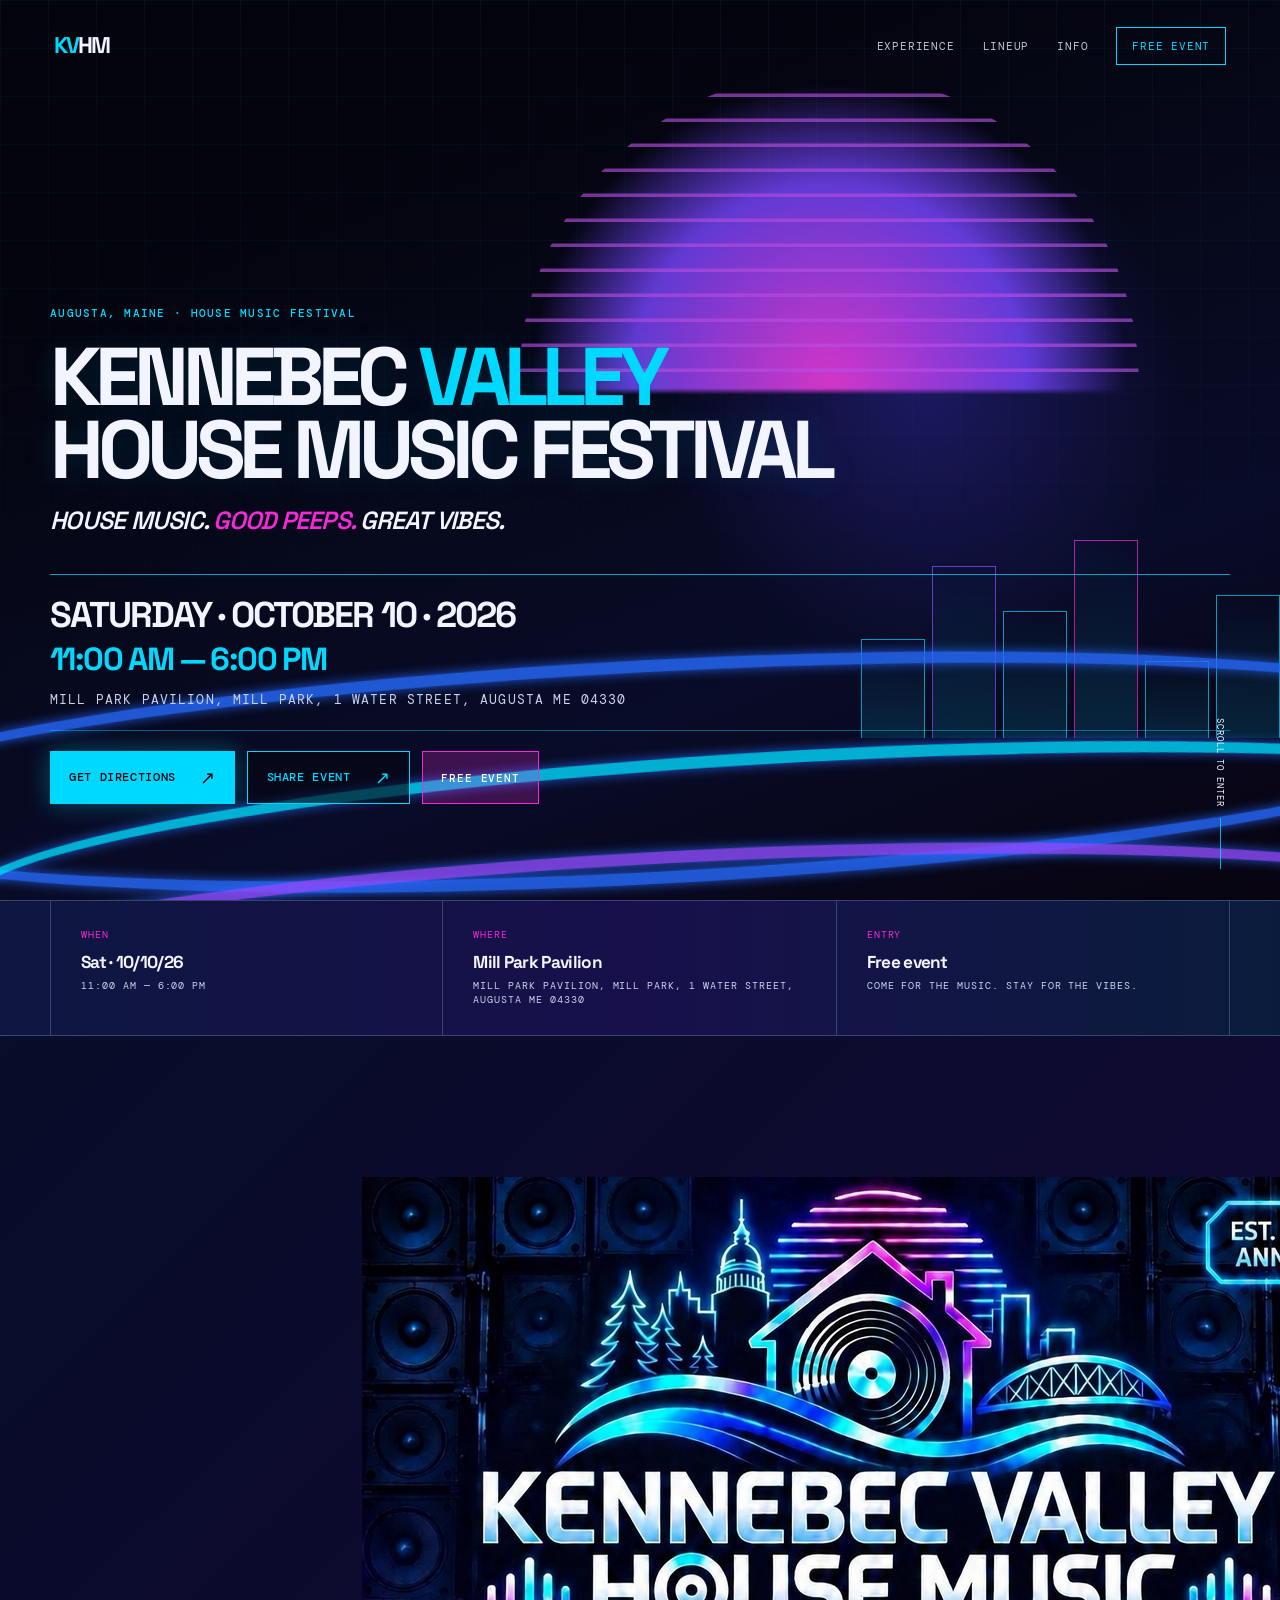
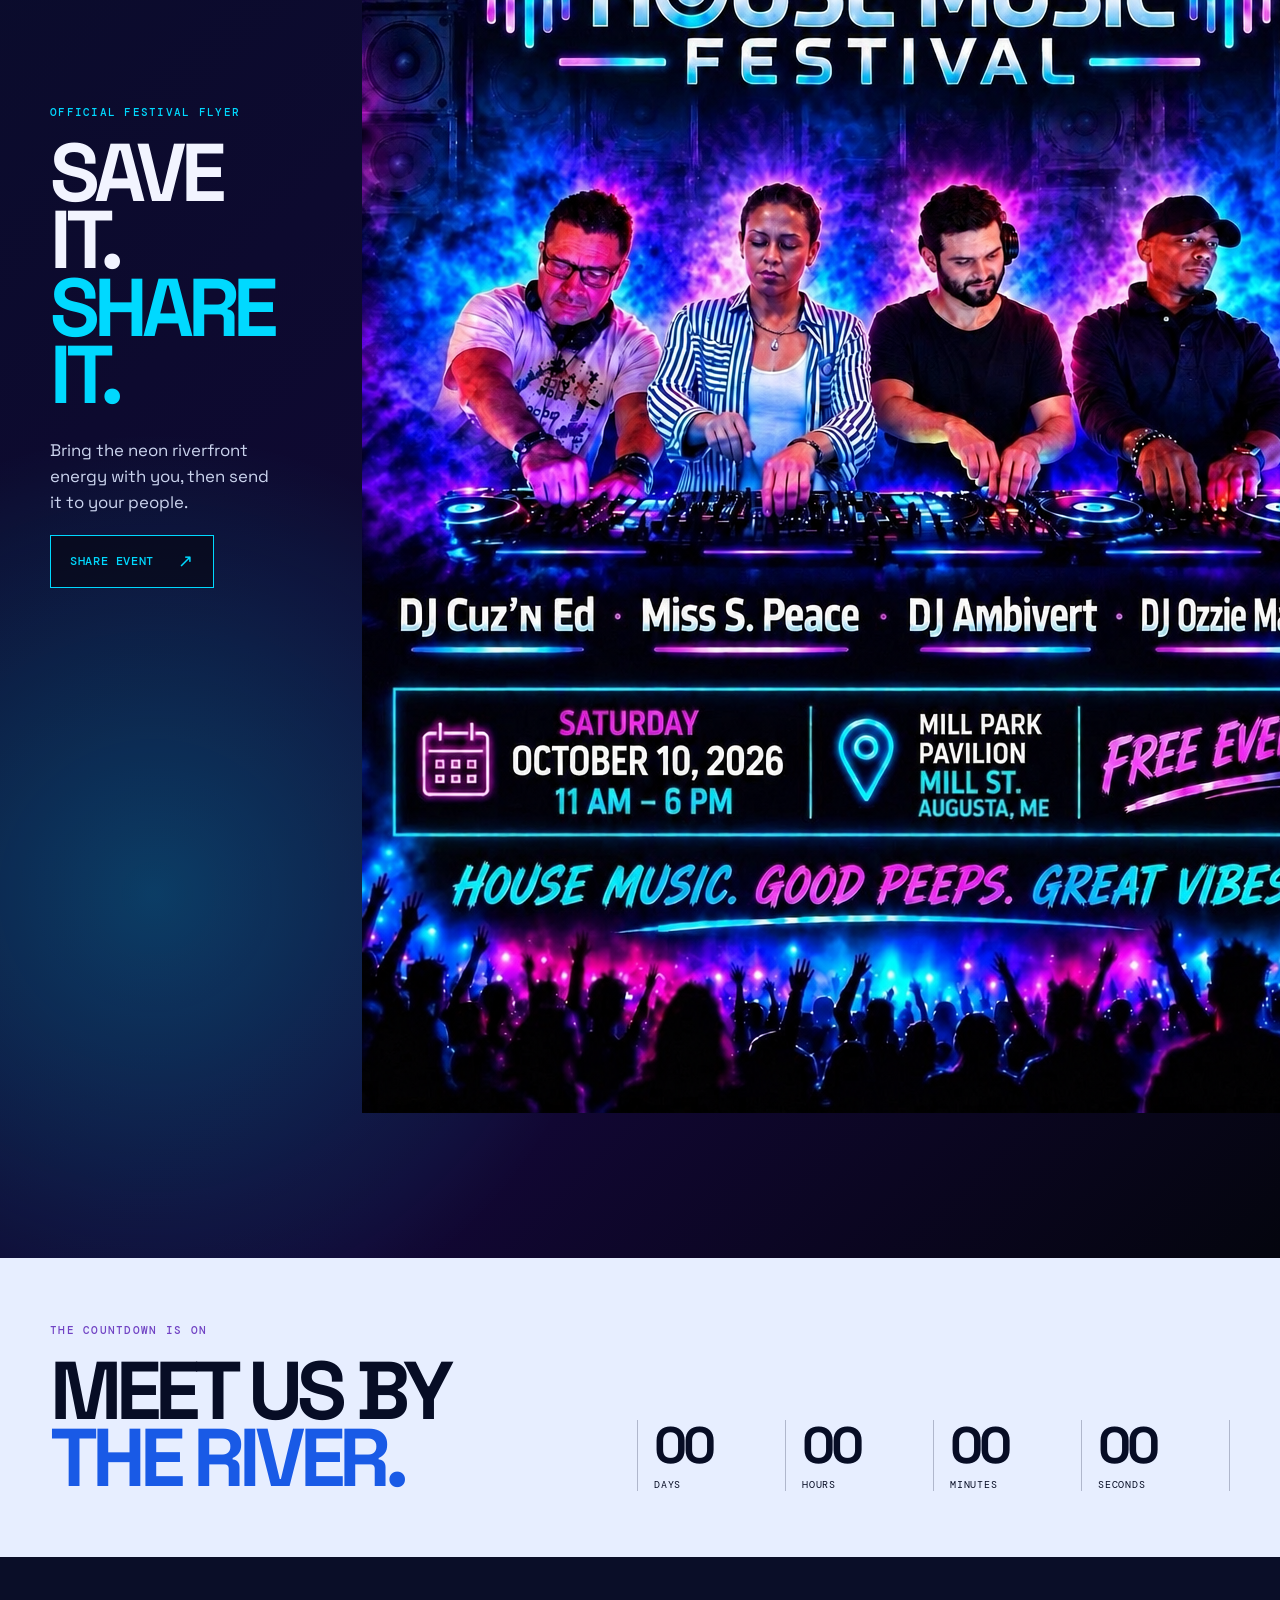
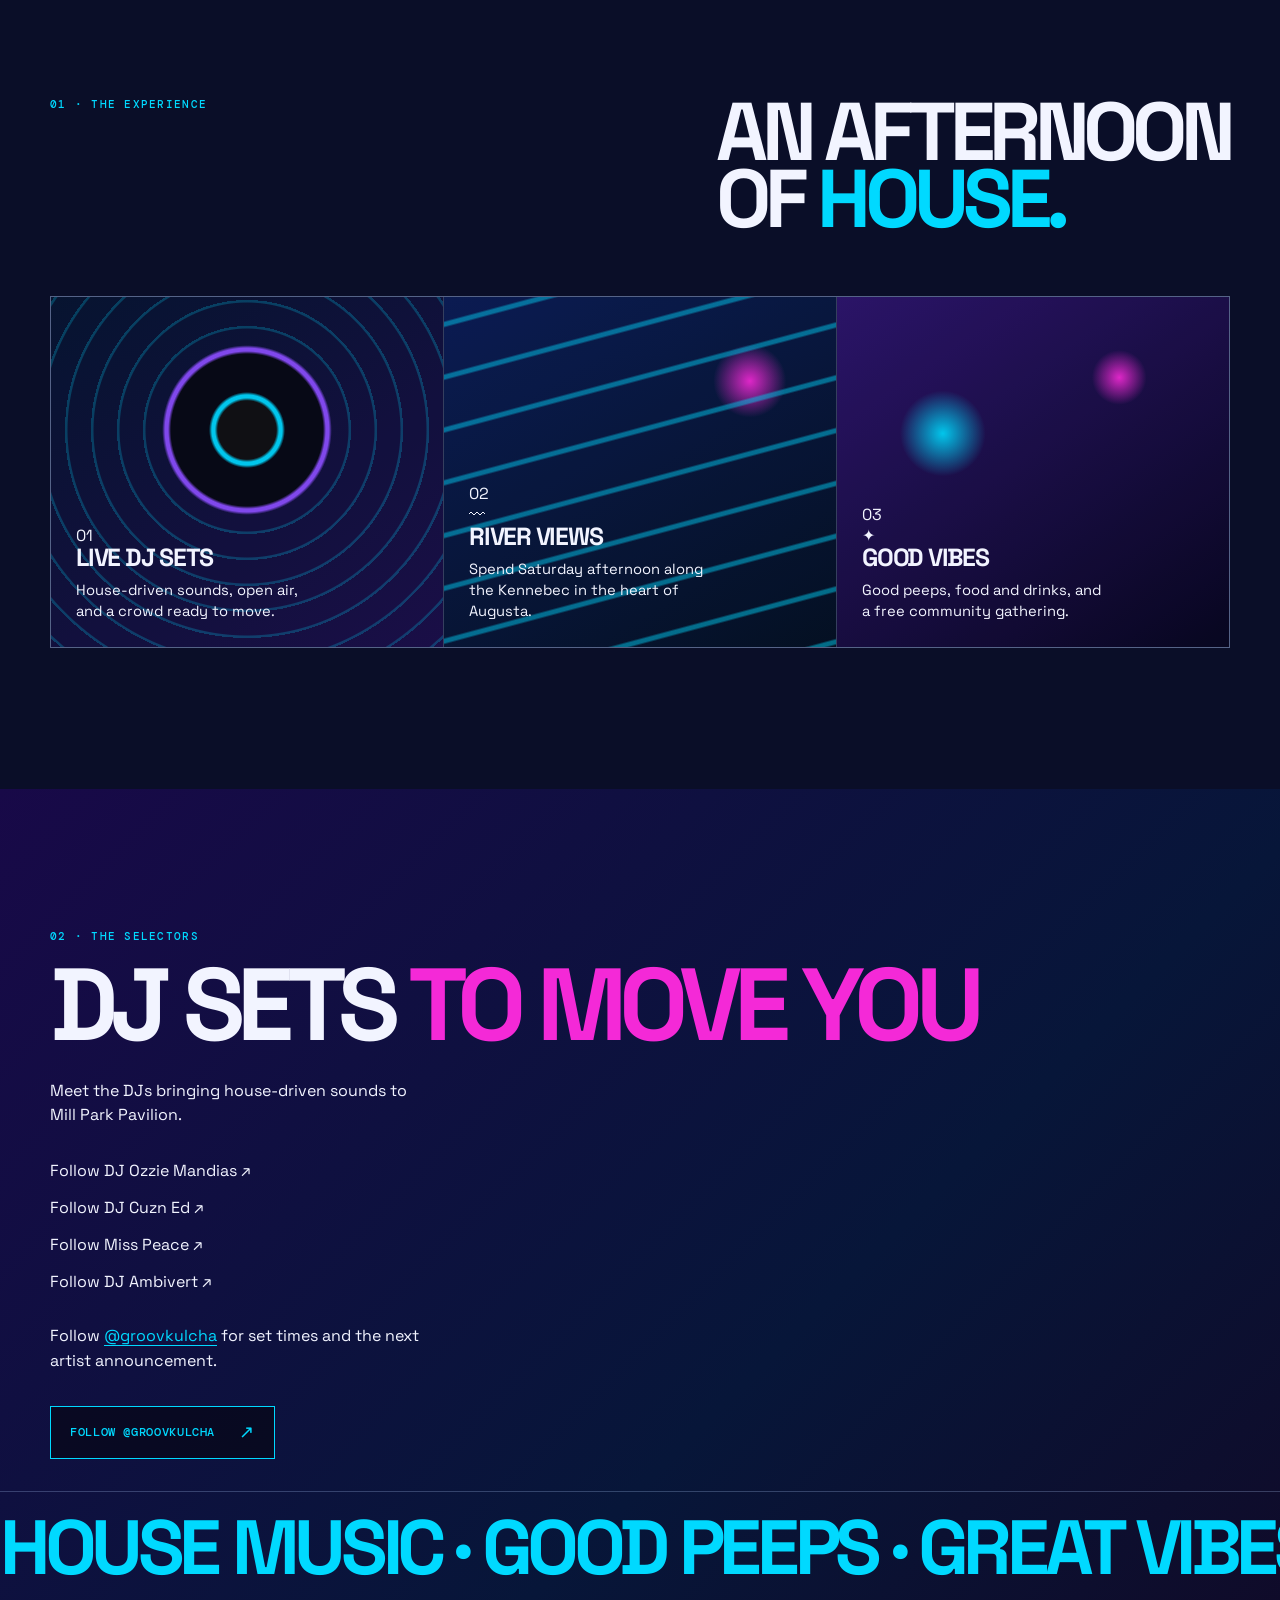
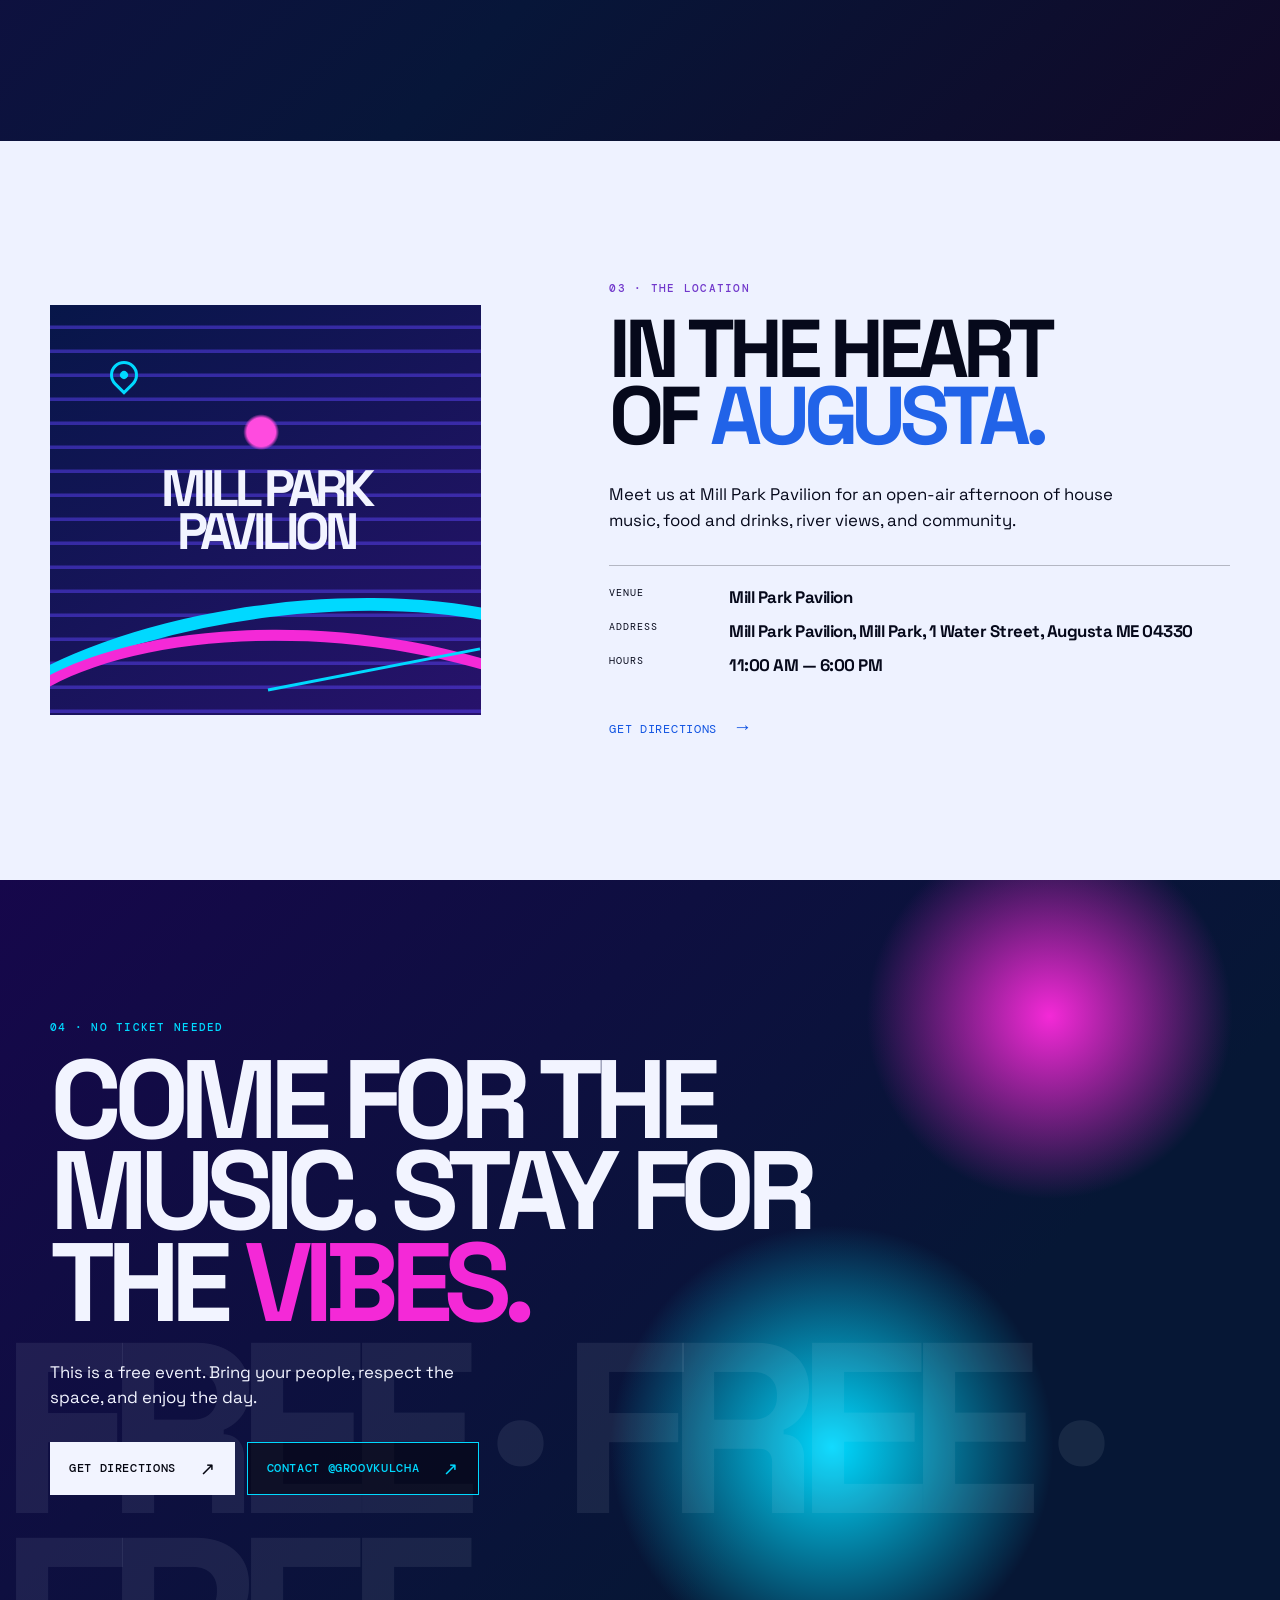
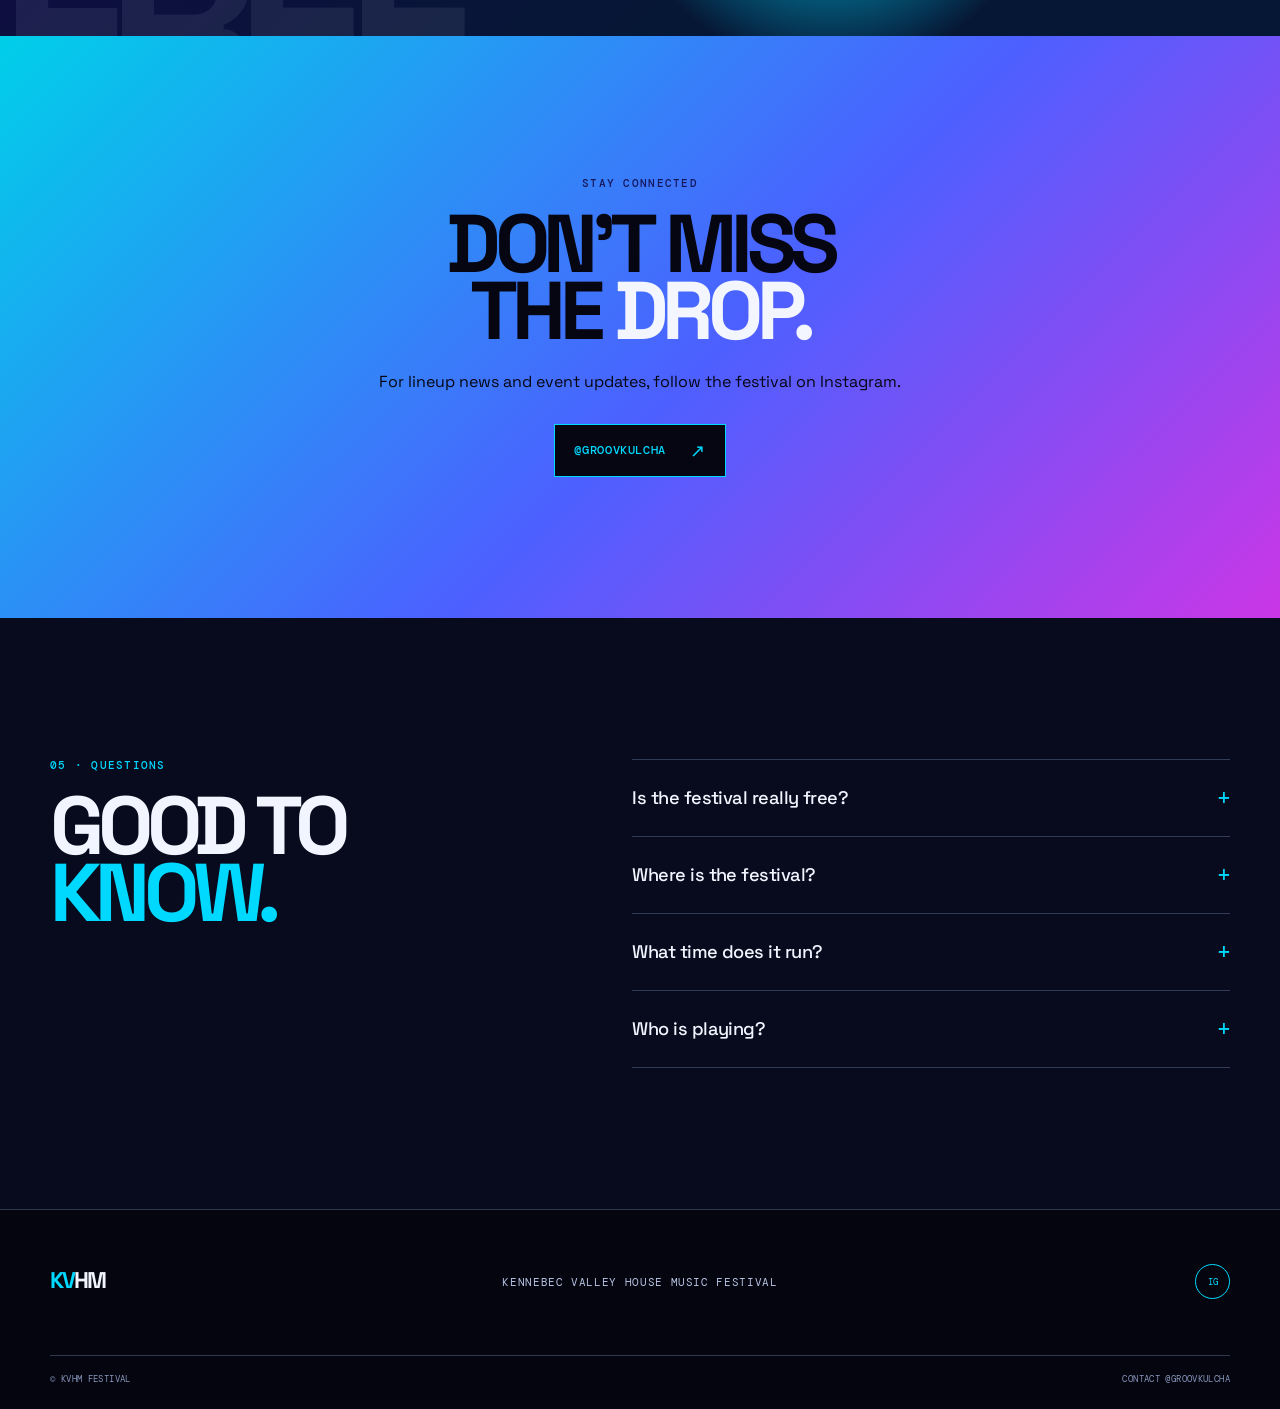
==== commit f3f70a90: "Remove flyer popup interaction Co-authored-by: Copilot App <223556219+Copilot@users.noreply.github.c" ====
--- a/index.html
+++ b/index.html
@@ -25,8 +25,7 @@
         <div class="hero-content container"><p class="eyebrow">Augusta, Maine · House music festival</p><h1><span>KENNEBEC <em>VALLEY</em></span><span>HOUSE MUSIC FESTIVAL</span></h1><p class="hero-subtitle">House music. <span>Good peeps.</span> Great vibes.</p><div class="hero-event-info" aria-label="Festival date time and location"><p class="event-date">SATURDAY · OCTOBER 10 · 2026</p><p class="event-time">11:00 AM — 6:00 PM</p><p class="event-venue">Mill Park Pavilion, Mill Park, 1 Water Street, Augusta ME 04330</p></div><div class="hero-actions"><a class="button button-primary directions-link" href="https://www.google.com/maps/dir/?api=1&destination=Mill+Park+Pavilion%2C+Mill+Park%2C+1+Water+Street%2C+Augusta+ME+04330" target="_blank" rel="noopener noreferrer">Get directions <span aria-hidden="true">↗</span></a><button class="button button-share" id="share-event" type="button">Share event <span aria-hidden="true">↗</span></button><span class="free-badge">Free event</span></div><p class="share-status" id="share-status" aria-live="polite"></p></div><div class="scroll-cue" aria-hidden="true"><span>SCROLL TO ENTER</span><i></i></div>
       </section>
       <section class="event-strip" aria-label="Festival at a glance"><div class="container strip-grid"><div><span>When</span><strong>Sat · 10/10/26</strong><small>11:00 AM — 6:00 PM</small></div><div><span>Where</span><strong>Mill Park Pavilion</strong><small>Mill Park Pavilion, Mill Park, 1 Water Street, Augusta ME 04330</small></div><div><span>Entry</span><strong>Free event</strong><small>Come for the music. Stay for the vibes.</small></div></div></section>
-      <section class="flyer-section section" aria-labelledby="flyer-heading"><div class="container flyer-layout"><div class="flyer-copy"><p class="eyebrow">Official festival flyer</p><h2 id="flyer-heading">SAVE IT.<br /><em>SHARE IT.</em></h2><p>Bring the neon riverfront energy with you. Tap the flyer to see it full size, then send it to your people.</p><div class="flyer-actions"><button class="button button-primary" id="open-flyer" type="button">View flyer <span aria-hidden="true">↗</span></button><button class="button button-share" id="share-flyer" type="button">Share event <span aria-hidden="true">↗</span></button></div></div><button class="flyer-card" id="flyer-card" type="button" aria-label="Open the official Kennebec Valley House Music Festival flyer in a larger view"><img src="newkvhf flyer.png" alt="Official flyer for Kennebec Valley House Music Festival: Saturday, October 10, 2026, 11 AM to 6 PM, Mill Park Pavilion, Mill Park, 1 Water Street, Augusta ME 04330. Free event. Featuring DJ Cuz'n Ed, Miss S. Peace, DJ Ambivert, and DJ Ozzie Mandias." /><span class="flyer-zoom">Tap to expand ↗</span></button></div></section>
-      <dialog class="flyer-modal" id="flyer-modal" aria-labelledby="flyer-modal-title"><div class="flyer-modal-inner"><h2 class="sr-only" id="flyer-modal-title">Official festival flyer</h2><button class="modal-close" id="close-flyer" type="button" aria-label="Close flyer">×</button><img src="newkvhf flyer.png" alt="Official flyer for Kennebec Valley House Music Festival: Saturday, October 10, 2026, 11 AM to 6 PM, Mill Park Pavilion, Mill Park, 1 Water Street, Augusta ME 04330. Free event. Featuring DJ Cuz'n Ed, Miss S. Peace, DJ Ambivert, and DJ Ozzie Mandias." /></div></dialog>
+      <section class="flyer-section section" aria-labelledby="flyer-heading"><div class="container flyer-layout"><div class="flyer-copy"><p class="eyebrow">Official festival flyer</p><h2 id="flyer-heading">SAVE IT.<br /><em>SHARE IT.</em></h2><p>Bring the neon riverfront energy with you, then send it to your people.</p><div class="flyer-actions"><button class="button button-share" id="share-flyer" type="button">Share event <span aria-hidden="true">↗</span></button></div></div><div class="flyer-image"><img src="newkvhf flyer.png" alt="Official flyer for Kennebec Valley House Music Festival: Saturday, October 10, 2026, 11 AM to 6 PM, Mill Park Pavilion, Mill Park, 1 Water Street, Augusta ME 04330. Free event. Featuring DJ Cuz'n Ed, Miss S. Peace, DJ Ambivert, and DJ Ozzie Mandias." /></div></div></section>
       <section class="countdown-section" aria-labelledby="countdown-heading"><div class="container countdown-layout"><div><p class="eyebrow">The countdown is on</p><h2 id="countdown-heading">Meet us by<br /><em>the river.</em></h2></div><div class="countdown" aria-label="Countdown to Kennebec Valley House Music Festival"><div><strong id="days">00</strong><span>Days</span></div><div><strong id="hours">00</strong><span>Hours</span></div><div><strong id="minutes">00</strong><span>Minutes</span></div><div><strong id="seconds">00</strong><span>Seconds</span></div></div></div></section>
       <section class="experience section" id="experience"><div class="container"><div class="section-heading"><p class="eyebrow">01 · The experience</p><h2>An afternoon<br />of <em>house.</em></h2></div><div class="experience-grid"><article class="feature-card feature-djs"><span class="card-number">01</span><div class="icon-disc" aria-hidden="true"></div><h3>Live DJ sets</h3><p>House-driven sounds, open air, and a crowd ready to move.</p></article><article class="feature-card feature-river"><span class="card-number">02</span><div class="icon-wave" aria-hidden="true">〰</div><h3>River views</h3><p>Spend Saturday afternoon along the Kennebec in the heart of Augusta.</p></article><article class="feature-card feature-vibes"><span class="card-number">03</span><div class="icon-spark" aria-hidden="true">✦</div><h3>Good vibes</h3><p>Good peeps, food and drinks, and a free community gathering.</p></article></div></div></section>
       <section class="lineup section" id="lineup"><div class="container lineup-content"><p class="eyebrow">02 · The selectors</p><h2>DJ SETS<em> TO MOVE YOU</em></h2><p class="intro">Meet the DJs bringing house-driven sounds to Mill Park Pavilion.</p><div class="dj-lineup" aria-label="Featured DJ lineup"><p><a class="instagram-link" href="https://www.instagram.com/djozziemandias" target="_blank" rel="noopener noreferrer">Follow DJ Ozzie Mandias ↗</a></p><p><a class="instagram-link" href="https://www.instagram.com/djcuzned/" target="_blank" rel="noopener noreferrer">Follow DJ Cuzn Ed ↗</a></p><p><a class="instagram-link" href="https://www.instagram.com/miss.s._peace" target="_blank" rel="noopener noreferrer">Follow Miss Peace ↗</a></p><p><a class="instagram-link" href="https://www.instagram.com/djambivert" target="_blank" rel="noopener noreferrer">Follow DJ Ambivert ↗</a></p></div><p class="intro">Follow <a class="instagram-link" href="https://www.instagram.com/groovkulcha/" target="_blank" rel="noopener noreferrer">@groovkulcha</a> for set times and the next artist announcement.</p><a class="button button-outline instagram-link" href="https://www.instagram.com/groovkulcha/" target="_blank" rel="noopener noreferrer">Follow @groovkulcha <span aria-hidden="true">↗</span></a></div><div class="lineup-marquee" aria-label="House music good peeps great vibes"><div>HOUSE MUSIC · GOOD PEEPS · GREAT VIBES · KENNEBEC VALLEY · HOUSE MUSIC · GOOD PEEPS · GREAT VIBES · KENNEBEC VALLEY ·</div></div></section>
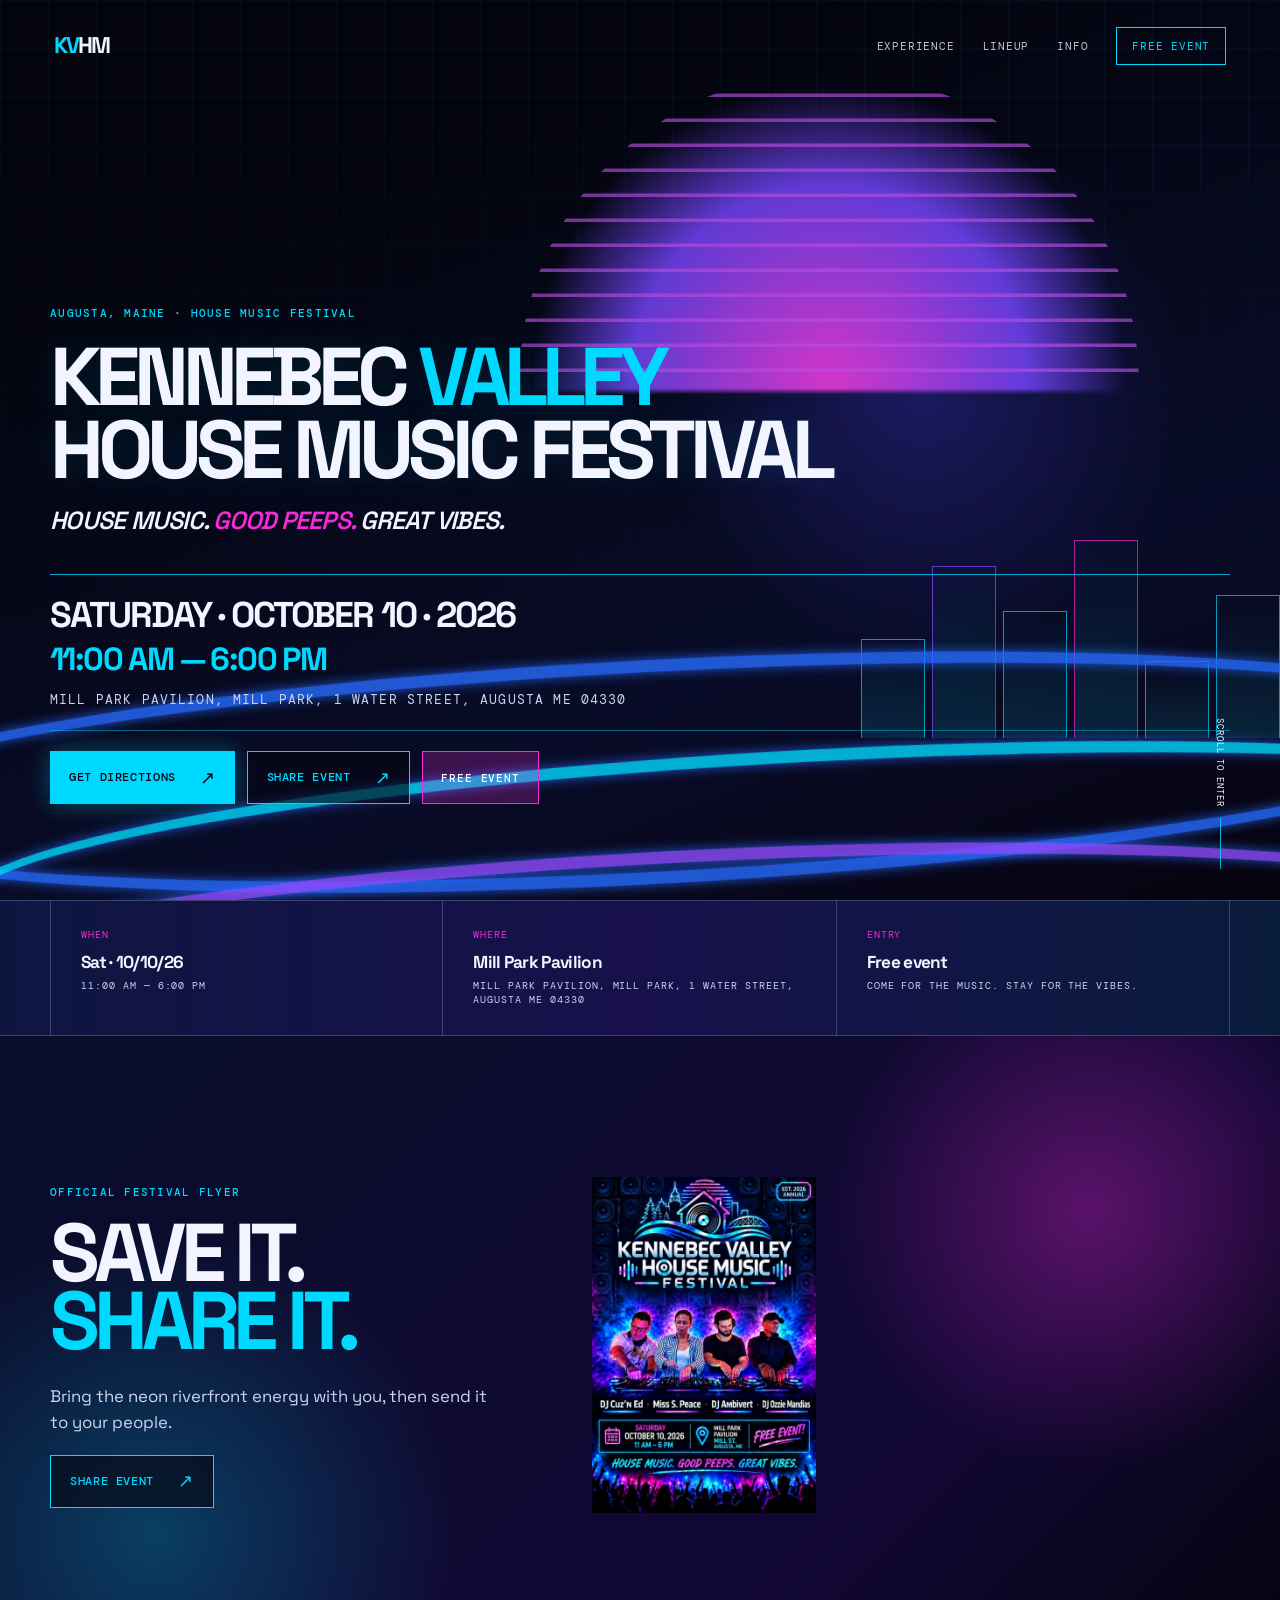
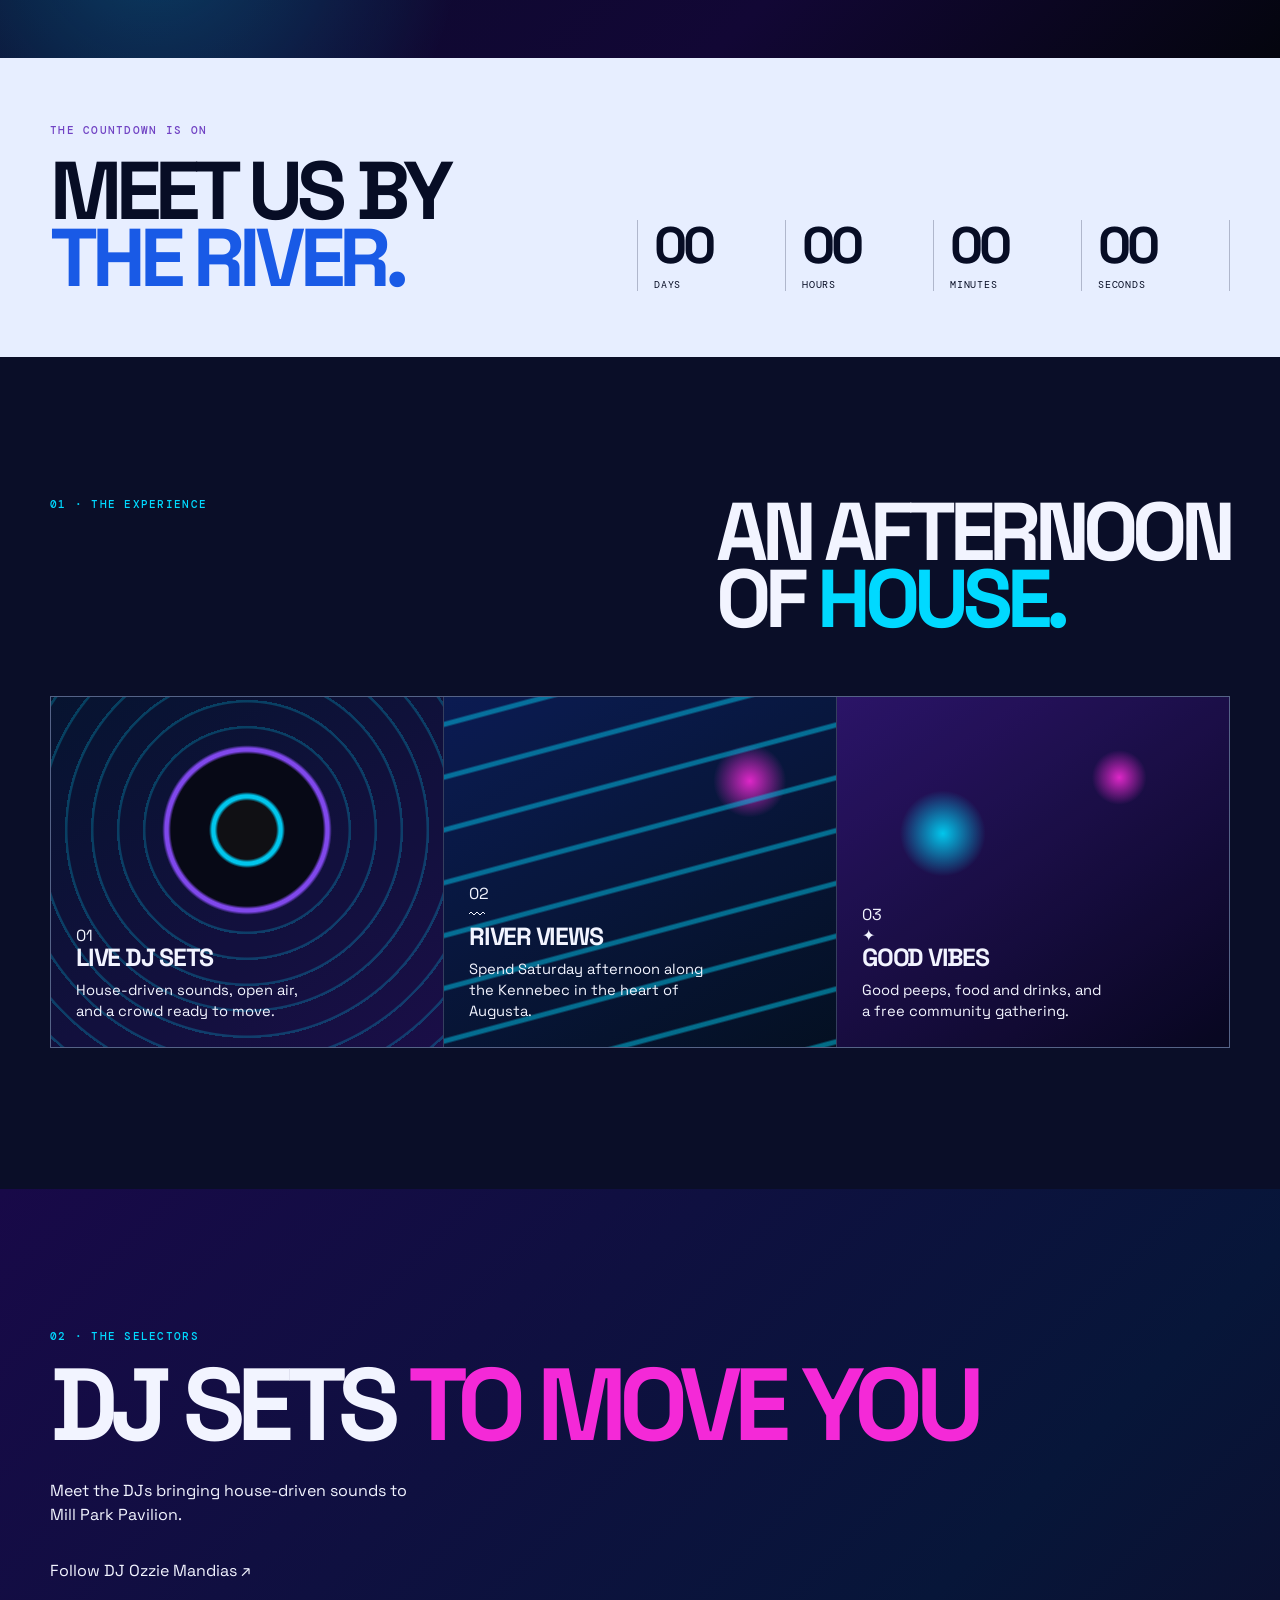
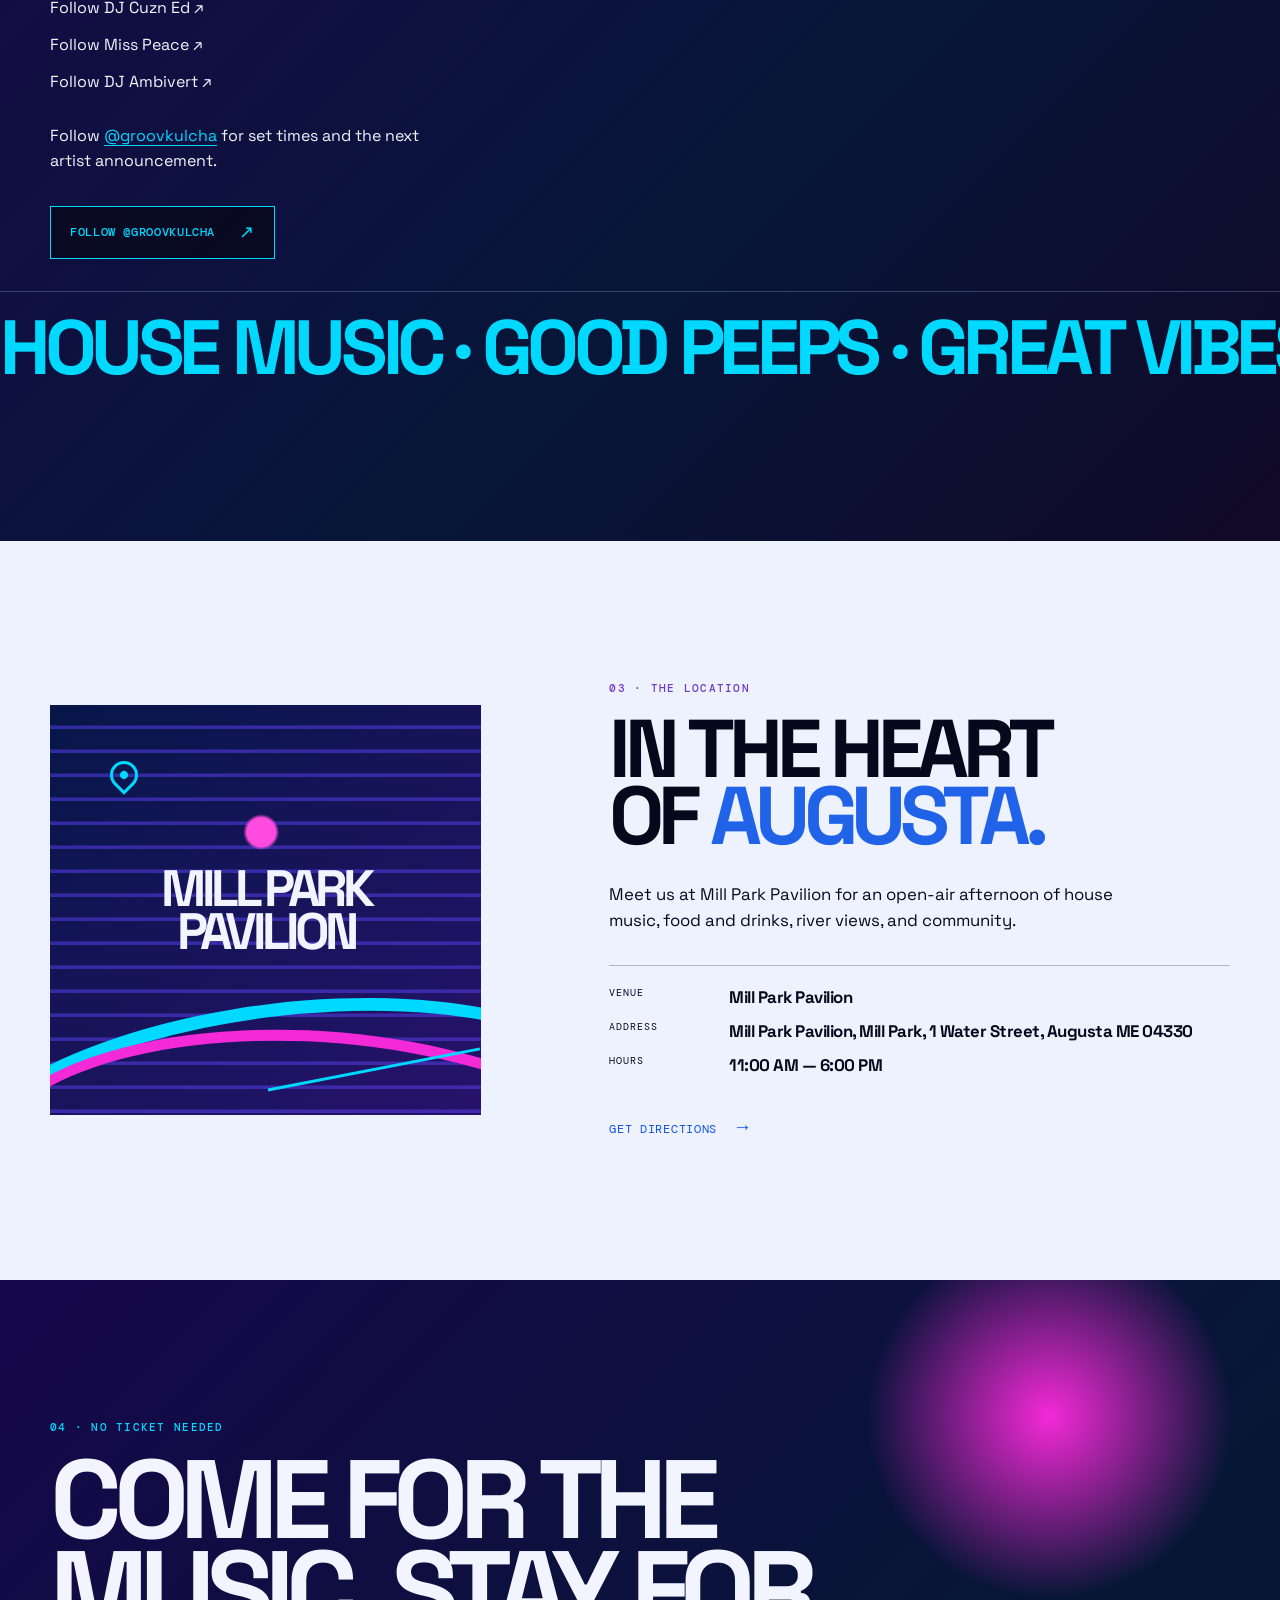
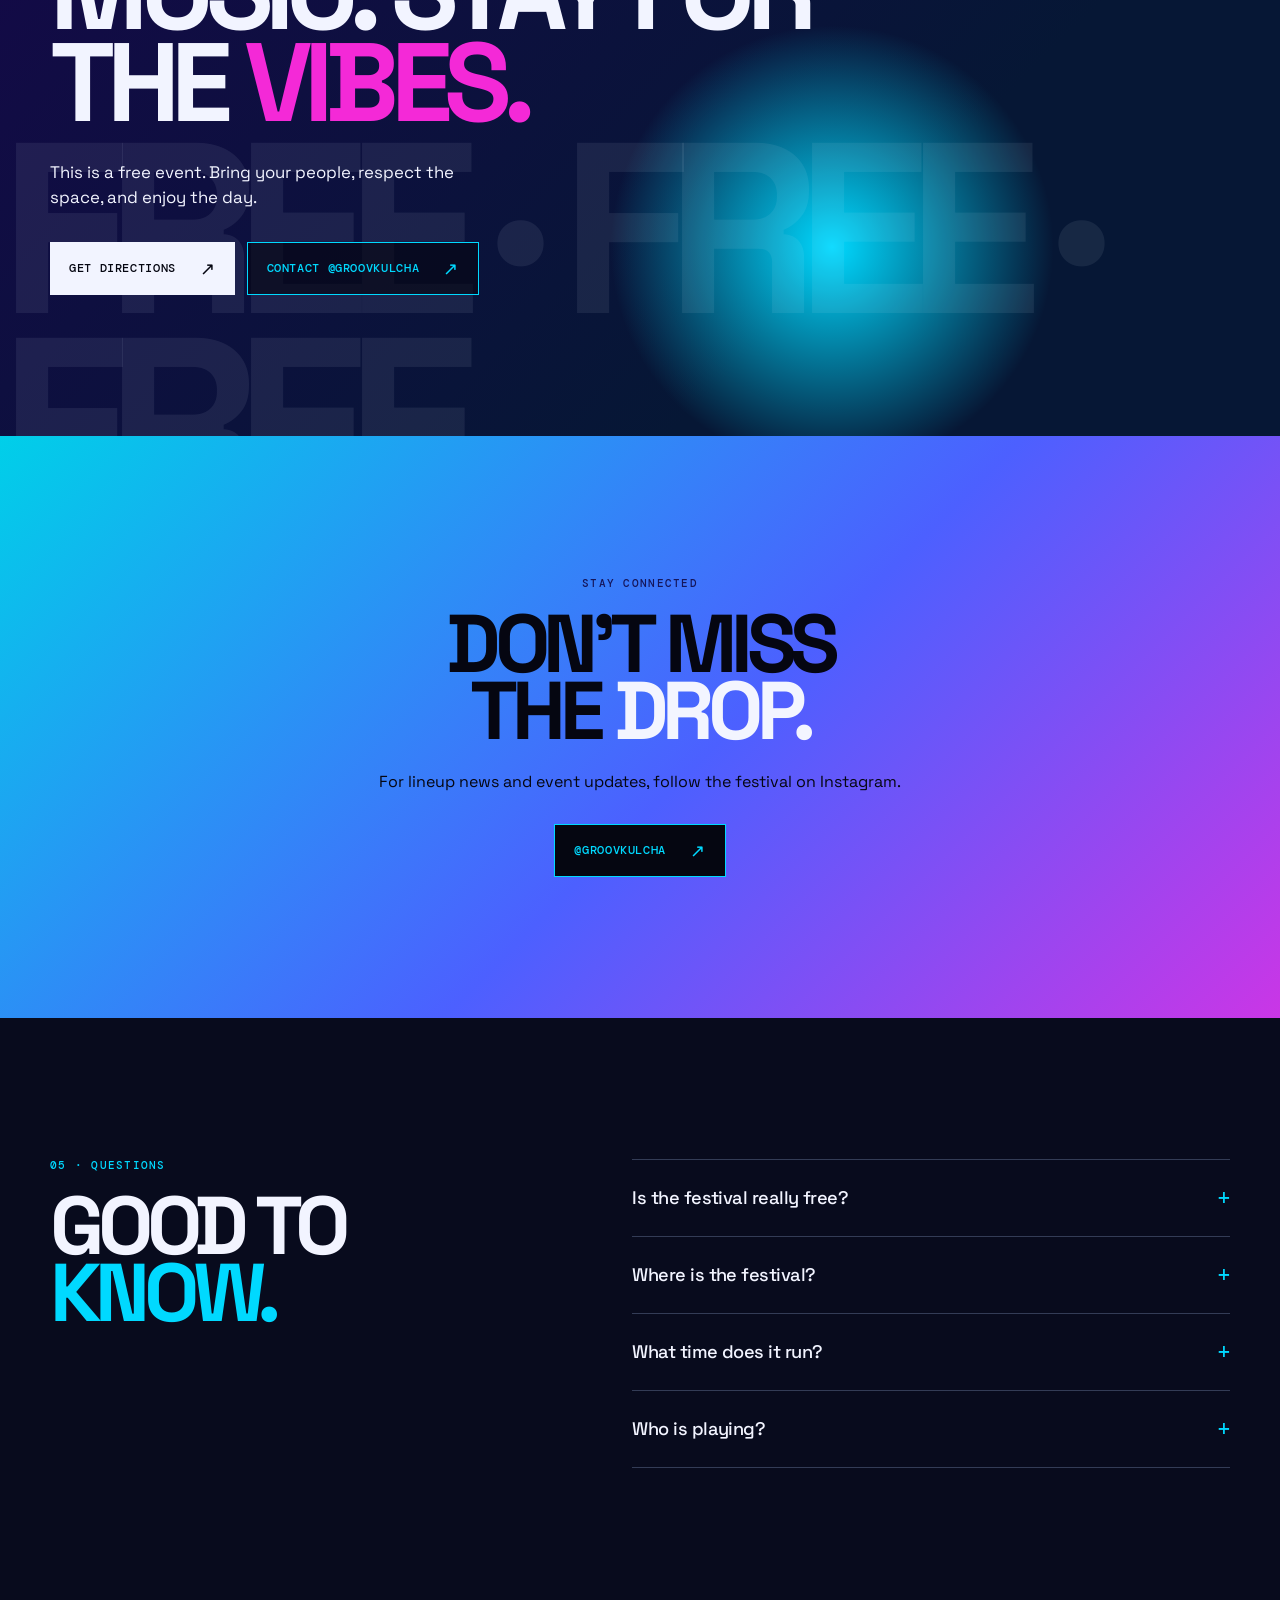
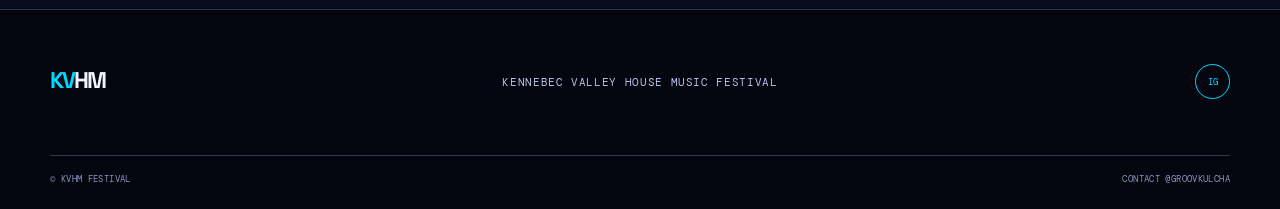
==== commit e7b0cdf9: "Save flyer sizing in index HTML Co-authored-by: Copilot App <223556219+Copilot@users.noreply.github." ====
--- a/index.html
+++ b/index.html
@@ -10,6 +10,17 @@
     <link rel="preconnect" href="https://fonts.gstatic.com" crossorigin />
     <link href="https://fonts.googleapis.com/css2?family=DM+Mono:wght@400;500&family=Space+Grotesk:wght@400;500;600;700&display=swap" rel="stylesheet" />
     <link rel="stylesheet" href="styles.css" />
+    <style>
+      .flyer-image img {
+        width: min(36vw, 224px);
+      }
+
+      @media (max-width: 760px) {
+        .flyer-image img {
+          width: min(48vw, 176px);
+        }
+      }
+    </style>
     <script src="script.js" defer></script>
   </head>
   <body>
--- a/styles.css
+++ b/styles.css
@@ -1,8 +1,8 @@
-:root{--ink:#050611;--midnight:#0b1030;--panel:#0e1640;--paper:#f2f4ff;--cyan:#00d9ff;--blue:#276bff;--violet:#8d4dff;--magenta:#f429d7;--silver:#cbd4ee;--line:rgba(178,207,255,.25);--mono:"DM Mono",monospace;--sans:"Space Grotesk",sans-serif}*{box-sizing:border-box}html{scroll-behavior:smooth}body{margin:0;background:var(--ink);color:var(--paper);font-family:var(--sans);overflow-x:hidden}a{color:inherit;text-decoration:none}button,input{font:inherit}.container{width:min(1180px,calc(100% - 48px));margin:0 auto}.skip-link{position:absolute;left:-9999px;top:1rem;background:var(--cyan);color:var(--ink);padding:.8rem 1rem;z-index:30}.skip-link:focus{left:1rem}.sr-only{position:absolute;width:1px;height:1px;padding:0;margin:-1px;overflow:hidden;clip:rect(0,0,0,0);white-space:nowrap;border:0}.site-header{position:absolute;top:0;z-index:10;display:flex;width:100%;align-items:center;justify-content:space-between;padding:27px 4.2vw}.brand{font-size:1.42rem;font-weight:700;letter-spacing:-.09em;line-height:1}.brand span{color:var(--cyan)}.site-nav{display:flex;align-items:center;gap:28px;font-family:var(--mono);font-size:.7rem;letter-spacing:.07em;text-transform:uppercase}.site-nav>a:not(.nav-ticket){opacity:.8;transition:opacity .2s ease}.site-nav>a:not(.nav-ticket):hover{opacity:1;color:var(--cyan)}.nav-ticket{border:1px solid var(--cyan);color:var(--cyan);padding:11px 15px;transition:background .2s ease,color .2s ease}.nav-ticket:hover{background:var(--cyan);color:var(--ink)}.nav-toggle{display:none;border:0;padding:6px;background:transparent;color:var(--paper);cursor:pointer}.nav-toggle span{display:block;width:26px;height:1px;margin:6px 0;background:currentColor}.hero{position:relative;display:grid;min-height:100svh;align-items:end;isolation:isolate;overflow:hidden;background:radial-gradient(circle at 72% 43%,#1c1961 0,transparent 25%),linear-gradient(160deg,#03040c 20%,#090c28 70%,#07030f)}.hero-grid{position:absolute;inset:0;z-index:-2;opacity:.2;background-image:linear-gradient(rgba(0,217,255,.25) 1px,transparent 1px),linear-gradient(90deg,rgba(0,217,255,.25) 1px,transparent 1px);background-size:48px 48px;mask-image:linear-gradient(to bottom,#000,transparent 80%)}.sunset{position:absolute;z-index:-1;top:8%;right:11%;width:min(55vw,620px);aspect-ratio:1;border-radius:50%;background:repeating-linear-gradient(to bottom,transparent 0 21px,rgba(212,87,255,.65) 22px 25px),radial-gradient(ellipse at center,#f33cdd 0,#7143f4 45%,transparent 68%);opacity:.85;mask-image:linear-gradient(to bottom,#000 0 51%,transparent 52%)}.cityline{position:absolute;right:0;bottom:18%;z-index:-1;display:flex;height:22%;align-items:end;gap:7px;opacity:.7}.cityline span{display:block;width:clamp(24px,5vw,72px);border:1px solid var(--cyan);border-bottom:0;background:linear-gradient(to top,rgba(0,217,255,.2),transparent)}.cityline span:nth-child(1){height:50%}.cityline span:nth-child(2){height:87%;border-color:var(--violet)}.cityline span:nth-child(3){height:64%}.cityline span:nth-child(4){height:100%;border-color:var(--magenta)}.cityline span:nth-child(5){height:39%}.cityline span:nth-child(6){height:72%}.waves{position:absolute;z-index:-1;bottom:-12vw;left:-5%;width:112%;height:35vw;transform:rotate(-3deg);overflow:hidden}.waves i{position:absolute;display:block;width:120%;height:50%;border:clamp(5px,1vw,13px) solid var(--cyan);border-radius:50%;filter:drop-shadow(0 0 6px var(--blue));opacity:.8}.waves i:nth-child(1){top:12%;left:-10%;border-color:var(--blue)}.waves i:nth-child(2){top:34%;left:1%;border-color:var(--cyan)}.waves i:nth-child(3){top:55%;left:-9%;border-color:var(--violet)}.hero-content{padding:clamp(8rem,14vh,11rem) 0 8vh}.eyebrow{margin:0 0 1.25rem;color:var(--cyan);font-family:var(--mono);font-size:.66rem;font-weight:500;letter-spacing:.12em;text-transform:uppercase}h1,h2,h3,p{margin-top:0}h1,h2{font-weight:700;letter-spacing:-.075em;line-height:.82;text-transform:uppercase}h1{margin:0;font-size:clamp(2.6rem,6.4vw,6.8rem);line-height:.9;max-width:1000px;text-shadow:0 0 32px rgba(0,217,255,.13)}h1 em,h2 em{color:var(--cyan);font-style:normal}h1>span{display:block;white-space:nowrap}.hero-subtitle{margin:1.1rem 0 0;font-size:clamp(1rem,2vw,1.55rem);font-style:italic;font-weight:600;letter-spacing:-.03em;text-transform:uppercase}.hero-subtitle span{color:var(--magenta)}.hero-event-info{margin-top:clamp(1.5rem,3vw,2.4rem);padding:clamp(1rem,2vw,1.4rem) 0;border-top:1px solid rgba(0,217,255,.75);border-bottom:1px solid rgba(0,217,255,.42);text-transform:uppercase}.event-date,.event-time,.event-venue{margin-bottom:0}.event-date{font-size:clamp(1.3rem,2.8vw,2.65rem);font-weight:700;letter-spacing:-.055em;line-height:1}.event-time{margin-top:.35rem;color:var(--cyan);font-size:clamp(1.25rem,2.5vw,2.35rem);font-weight:700;letter-spacing:-.05em}.event-venue{margin-top:.75rem;color:var(--silver);font-family:var(--mono);font-size:clamp(.64rem,1vw,.8rem);letter-spacing:.09em}.event-venue span{color:var(--magenta)}.hero-actions,.free-actions,.flyer-actions{display:flex;align-items:center;flex-wrap:wrap;gap:12px;margin-top:1.25rem}.button{display:inline-flex;align-items:center;justify-content:center;gap:24px;min-height:53px;padding:0 19px;border:0;font-family:var(--mono);font-size:.72rem;font-weight:500;letter-spacing:.055em;text-transform:uppercase;transition:transform .2s ease,background .2s ease,color .2s ease;cursor:pointer}.button:hover{transform:translateY(-3px)}.button span{font-size:1.1rem}.button-primary{background:var(--cyan);color:var(--ink);box-shadow:0 0 24px rgba(0,217,255,.35)}.button-light{background:var(--paper);color:var(--ink)}.button-dark{background:var(--ink);color:var(--cyan);border:1px solid var(--cyan)}.button-outline,.button-share{border:1px solid var(--cyan);background:rgba(5,6,17,.62);color:var(--cyan)}.button-outline:hover,.button-dark:hover,.button-share:hover{background:var(--cyan);color:var(--ink)}.free-badge{display:inline-flex;align-items:center;min-height:53px;padding:0 18px;border:1px solid var(--magenta);color:#fff;font-family:var(--mono);font-size:.69rem;font-weight:500;letter-spacing:.08em;text-transform:uppercase;background:rgba(244,41,215,.22)}.share-status{min-height:1.2em;margin:.7rem 0 0;color:var(--cyan);font-family:var(--mono);font-size:.66rem;letter-spacing:.04em}.scroll-cue{position:absolute;bottom:31px;right:4.2vw;display:flex;align-items:center;gap:11px;font-family:var(--mono);font-size:.57rem;letter-spacing:.1em;writing-mode:vertical-rl}.scroll-cue i{display:block;width:1px;height:51px;background:var(--cyan);opacity:.8}.event-strip{position:relative;background:linear-gradient(90deg,#0e1640,#17104b,#0a1c3c);border-block:1px solid var(--line)}.strip-grid{display:grid;grid-template-columns:repeat(3,1fr)}.strip-grid div{min-height:130px;padding:27px 30px;border-right:1px solid var(--line)}.strip-grid div:first-child{border-left:1px solid var(--line)}.strip-grid span,.strip-grid small{display:block;font-family:var(--mono);font-size:.6rem;letter-spacing:.1em;text-transform:uppercase}.strip-grid span{color:var(--magenta)}.strip-grid strong{display:block;margin:10px 0 6px;font-size:1.08rem;letter-spacing:-.04em}.strip-grid small{color:var(--silver);line-height:1.5}.section{padding:clamp(5.5rem,11vw,10rem) 0}.flyer-section{background:radial-gradient(circle at 85% 28%,rgba(244,41,215,.32),transparent 22%),radial-gradient(circle at 12% 80%,rgba(0,217,255,.25),transparent 25%),linear-gradient(135deg,#080d29,#120735 70%,#04050e)}.flyer-layout{display:grid;grid-template-columns:.83fr 1.17fr;align-items:center;gap:clamp(2.5rem,7vw,8rem)}.flyer-copy>p:not(.eyebrow){max-width:32rem;margin:1.8rem 0 0;color:var(--silver);font-size:1.05rem;line-height:1.55}.flyer-card{position:relative;display:block;width:min(100%,560px);margin-inline:auto;padding:0;overflow:hidden;cursor:zoom-in;border:1px solid rgba(0,217,255,.55);background:#050611;box-shadow:0 0 0 8px rgba(141,77,255,.12),0 24px 70px rgba(0,0,0,.55)}.flyer-card img{display:block;width:100%;height:auto}.flyer-zoom{position:absolute;right:12px;bottom:12px;padding:9px 11px;border:1px solid #00d9ff;background:rgba(5,6,17,.88);color:#00d9ff;font-family:var(--mono);font-size:.61rem;letter-spacing:.06em;text-transform:uppercase}.flyer-modal{width:min(100% - 32px,790px);max-height:calc(100dvh - 32px);padding:0;border:1px solid #00d9ff;background:#060817;box-shadow:0 0 50px rgba(0,217,255,.2)}.flyer-modal::backdrop{background:rgba(0,0,0,.83);backdrop-filter:blur(5px)}.flyer-modal-inner{position:relative;max-height:calc(100dvh - 32px);padding:1rem;overflow:auto}.flyer-modal img{display:block;width:100%;height:auto}.modal-close{position:absolute;top:11px;right:11px;display:grid;width:38px;height:38px;place-items:center;border:1px solid #00d9ff;border-radius:50%;background:#050611;color:#00d9ff;font-size:1.6rem;cursor:pointer}.countdown-section{background:#e7eeff;color:#070d25;padding:4.1rem 0}.countdown-section .eyebrow{color:#7143c4}.countdown-section h2 em{color:#195ae6}.countdown-layout{display:grid;grid-template-columns:1fr 1.1fr;align-items:end;gap:3rem}h2{margin-bottom:0;font-size:clamp(2.7rem,6.4vw,6.6rem)}.countdown{display:grid;grid-template-columns:repeat(4,1fr);border-left:1px solid rgba(10,20,50,.25)}.countdown div{padding-left:16px;border-right:1px solid rgba(10,20,50,.25)}.countdown strong{display:block;font-size:clamp(2.1rem,4vw,4.5rem);letter-spacing:-.08em;line-height:1}.countdown span{display:block;margin-top:.45rem;font-family:var(--mono);font-size:.6rem;letter-spacing:.08em;text-transform:uppercase}.section-heading{display:flex;align-items:end;justify-content:space-between;gap:2rem;margin-bottom:4rem}.section-heading .eyebrow{align-self:start}.experience{background:#0a0e28}.experience-grid{display:grid;grid-template-columns:repeat(3,1fr);gap:1px;background:var(--line);border:1px solid var(--line)}.feature-card{position:relative;min-height:350px;overflow:hidden;padding:25px;display:flex;flex-direction:column;justify-content:end;background:#121a3e}.feature-card:before{content:"";position:absolute;inset:0;z-index:0;opacity:.9;transition:transform .5s ease}.feature-card:hover:before{transform:scale(1.08)}.feature-card>*{position:relative;z-index:1}.feature-djs:before{background:radial-gradient(circle at 50% 38%,#101010 0 10%,var(--cyan) 11% 12%,#060812 13% 26%,var(--violet) 27% 28%,transparent 29%),repeating-radial-gradient(circle at 50% 38%,transparent 0 23px,rgba(0,217,255,.25) 24px 26px),linear-gradient(145deg,#06142f,#1b0d48)}.feature-river:before{background:repeating-linear-gradient(165deg,transparent 0 23px,rgba(0,217,255,.5) 25px 28px,transparent 30px 51px),radial-gradient(circle at 78% 24%,#f429d7,transparent 9%),linear-gradient(150deg,#0b1c55,#031020)}.feature-vibes:before{background:radial-gradient(circle at 72% 23%,#f429d7,transparent 7%),radial-gradient(circle at 27% 39%,#00d9ff,transparent 12%),linear-gradient(145deg,#2e146d,#07051d)}.feature-card h3{margin-bottom:.65rem;max-width:240px;font-size:1.55rem;letter-spacing:-.05em;line-height:.95;text-transform:uppercase}.feature-card p{max-width:245px;margin-bottom:0;font-size:.92rem;line-height:1.42}.lineup{overflow:hidden;background:linear-gradient(135deg,#180948,#071639 60%,#110927)}.lineup-content{padding-bottom:2rem}.lineup h2{font-size:clamp(3.2rem,8vw,8rem)}.lineup h2 em{color:var(--magenta)}.intro{width:min(370px,100%);margin:2rem 0;font-size:1rem;line-height:1.55}.intro a{color:var(--cyan);text-decoration:underline;text-underline-offset:4px}.lineup-marquee{overflow:hidden;border-top:1px solid var(--line);padding:21px 0 18px;white-space:nowrap;color:var(--cyan);font-size:clamp(2.4rem,6vw,6.5rem);font-weight:700;letter-spacing:-.07em;line-height:.9}.lineup-marquee div{display:inline-block;animation:marquee 27s linear infinite}@keyframes marquee{to{transform:translateX(-50%)}}.location{background:#eef2ff;color:#06091b}.location .eyebrow{color:#7138cb}.location h2 em{color:#2163e8}.location-grid{display:grid;grid-template-columns:.82fr 1.18fr;align-items:center;gap:clamp(3rem,10vw,10rem)}.location-art{position:relative;display:grid;min-height:410px;place-items:center;overflow:hidden;background:radial-gradient(circle at 49% 31%,#ff4bdf 0 4%,transparent 5%),repeating-linear-gradient(to bottom,transparent 0 20px,rgba(84,61,230,.55) 21px 24px),linear-gradient(145deg,#071649,#27126b);color:var(--paper)}.location-art:before{content:"";position:absolute;bottom:-47%;left:-28%;width:160%;height:68%;border:13px solid var(--cyan);border-radius:50%;transform:rotate(-7deg)}.location-art:after{content:"";position:absolute;bottom:-60%;left:-18%;width:160%;height:75%;border:11px solid var(--magenta);border-radius:50%;transform:rotate(5deg)}.location-art span{z-index:1;font-size:clamp(2rem,4vw,3.8rem);font-weight:700;letter-spacing:-.09em;line-height:.84;text-align:center;text-transform:uppercase}.map-pin{position:absolute;z-index:2;top:56px;left:60px;width:28px;height:28px;border:3px solid var(--cyan);border-radius:50% 50% 50% 0;transform:rotate(-45deg)}.map-pin:after{content:"";position:absolute;top:7px;left:7px;width:8px;height:8px;border-radius:50%;background:var(--cyan)}.map-river{position:absolute;z-index:2;right:0;bottom:44px;width:50%;border-top:3px solid var(--cyan);transform:rotate(-11deg)}.location-copy>p:not(.eyebrow){max-width:540px;margin:2rem 0;font-size:1.05rem;line-height:1.55}.address{display:grid;grid-template-columns:100px 1fr;gap:12px 20px;padding-top:20px;border-top:1px solid rgba(5,6,17,.25)}.address span{font-family:var(--mono);font-size:.62rem;letter-spacing:.1em;text-transform:uppercase}.address strong{font-size:1.05rem;letter-spacing:-.03em}.text-link{display:inline-block;margin-top:2.4rem;color:#1154e2;font-family:var(--mono);font-size:.72rem;letter-spacing:.06em;text-transform:uppercase}.text-link span{margin-left:12px;font-size:1.2rem}.free-event{position:relative;overflow:hidden;background:radial-gradient(circle at 82% 18%,#f429d7,transparent 15%),radial-gradient(circle at 65% 75%,#00d9ff,transparent 22%),linear-gradient(135deg,#16074b,#061735 70%)}.free-event:before{content:"FREE · FREE · FREE";position:absolute;right:-.1em;bottom:-.35em;color:rgba(234,242,255,.08);font-size:clamp(6rem,19vw,20rem);font-weight:700;letter-spacing:-.1em;line-height:.8}.free-inner{position:relative}.free-event h2{font-size:clamp(3.5rem,8.7vw,8.5rem)}.free-event h2 em{color:var(--magenta)}.free-event p:not(.eyebrow){max-width:440px;margin:2rem 0;font-size:1.05rem;line-height:1.5}.updates{background:linear-gradient(135deg,#00cfe9,#4c60ff 55%,#ca36e6);color:#050611;text-align:center}.updates .eyebrow{color:#15165b}.updates h2 em{color:#f3f5ff}.updates p:not(.eyebrow){margin:1.7rem auto 2rem;font-size:1rem}.faq{background:#080b1d}.faq-grid{display:grid;grid-template-columns:.85fr 1.15fr;gap:clamp(3rem,11vw,12rem)}.faq-list{border-top:1px solid var(--line)}details{border-bottom:1px solid var(--line)}summary{display:flex;align-items:center;justify-content:space-between;gap:1rem;padding:23px 0;list-style:none;cursor:pointer;font-size:1.14rem;font-weight:500;letter-spacing:-.03em}summary::-webkit-details-marker{display:none}summary span{color:var(--cyan);font-family:var(--mono);font-size:1.45rem;font-weight:400;transition:transform .2s ease}details[open] summary span{transform:rotate(45deg)}details p{max-width:590px;margin:-3px 0 22px;color:#c6cdea;font-size:.91rem;line-height:1.55}.site-footer{padding:3.4rem 0 1.5rem;background:#04050e;border-top:1px solid var(--line)}.footer-top{display:grid;grid-template-columns:1fr 1fr 1fr;align-items:center;padding-bottom:3.5rem}.footer-brand{font-size:clamp(2.7rem,5vw,5.2rem)}.footer-top p{margin:0;text-align:center;color:#b8c4e4;font-family:var(--mono);font-size:.67rem;letter-spacing:.06em;text-transform:uppercase}.socials{display:flex;justify-content:end;gap:10px}.socials a{display:grid;width:35px;aspect-ratio:1;place-items:center;border:1px solid var(--cyan);border-radius:50%;color:var(--cyan);font-family:var(--mono);font-size:.58rem;transition:background .2s,color .2s}.socials a:hover{background:var(--cyan);color:var(--ink)}.footer-bottom{display:flex;justify-content:space-between;padding-top:17px;border-top:1px solid var(--line);color:#8996bd;font-family:var(--mono);font-size:.59rem;letter-spacing:.04em;text-transform:uppercase}.footer-bottom a:hover{color:var(--cyan)}@media(max-width:760px){.container{width:min(100% - 32px,1180px)}.site-header{padding:21px 16px}.nav-toggle{display:block;z-index:2}.site-nav{position:absolute;top:0;left:0;display:none;width:100%;min-height:100svh;flex-direction:column;align-items:flex-start;justify-content:center;gap:28px;padding:4rem 16px;background:var(--ink);font-size:1.3rem}.site-nav.open{display:flex}.nav-ticket{margin-top:.7rem}.sunset{top:18%;right:-20%;width:105vw}.cityline{bottom:22%;height:15%}.waves{bottom:-2vw;height:65vw;width:150%;left:-24%}.hero-content{padding:7.3rem 0 6rem}h1{font-size:clamp(2.2rem,10vw,4rem);letter-spacing:-.065em;line-height:.92}.hero-event-info{margin-top:1.7rem}.event-date{font-size:1.45rem;line-height:1.08}.event-time{font-size:1.35rem}.event-venue{line-height:1.55}.hero-actions,.free-actions,.flyer-actions{align-items:stretch;flex-direction:column}.hero-actions .button,.free-actions .button,.flyer-actions .button,.free-badge{width:100%}.scroll-cue{display:none}.strip-grid{grid-template-columns:1fr}.strip-grid div,.strip-grid div:first-child{min-height:0;padding:18px 0;border-left:0;border-right:0;border-bottom:1px solid var(--line)}.strip-grid div:last-child{border-bottom:0}.countdown-layout,.location-grid,.faq-grid,.flyer-layout{grid-template-columns:1fr;gap:2.5rem}.flyer-card{width:min(100%,450px)}.countdown{gap:0}.countdown div{padding-left:9px}.countdown strong{font-size:2rem}.countdown span{font-size:.5rem}.section-heading{display:block}.section-heading .eyebrow{margin-bottom:1.4rem}.experience-grid{grid-template-columns:1fr}.feature-card{min-height:270px}.location-art{min-height:330px}.lineup-marquee{margin-top:4rem}.footer-top{grid-template-columns:1fr;gap:1.5rem;text-align:center}.footer-top p{text-align:center}.socials{justify-content:center}.footer-bottom{align-items:start;flex-direction:column;gap:.8rem}}@media(prefers-reduced-motion:reduce){html{scroll-behavior:auto}*,*:before,*:after{animation-duration:.01ms!important;animation-iteration-count:1!important;transition-duration:.01ms!important}}
+:root{--ink:#050611;--midnight:#0b1030;--panel:#0e1640;--paper:#f2f4ff;--cyan:#00d9ff;--blue:#276bff;--violet:#8d4dff;--magenta:#f429d7;--silver:#cbd4ee;--line:rgba(178,207,255,.25);--mono:"DM Mono",monospace;--sans:"Space Grotesk",sans-serif}*{box-sizing:border-box}html{scroll-behavior:smooth}body{margin:0;background:var(--ink);color:var(--paper);font-family:var(--sans);overflow-x:hidden}a{color:inherit;text-decoration:none}button,input{font:inherit}.container{width:min(1180px,calc(100% - 48px));margin:0 auto}.skip-link{position:absolute;left:-9999px;top:1rem;background:var(--cyan);color:var(--ink);padding:.8rem 1rem;z-index:30}.skip-link:focus{left:1rem}.sr-only{position:absolute;width:1px;height:1px;padding:0;margin:-1px;overflow:hidden;clip:rect(0,0,0,0);white-space:nowrap;border:0}.site-header{position:absolute;top:0;z-index:10;display:flex;width:100%;align-items:center;justify-content:space-between;padding:27px 4.2vw}.brand{font-size:1.42rem;font-weight:700;letter-spacing:-.09em;line-height:1}.brand span{color:var(--cyan)}.site-nav{display:flex;align-items:center;gap:28px;font-family:var(--mono);font-size:.7rem;letter-spacing:.07em;text-transform:uppercase}.site-nav>a:not(.nav-ticket){opacity:.8;transition:opacity .2s ease}.site-nav>a:not(.nav-ticket):hover{opacity:1;color:var(--cyan)}.nav-ticket{border:1px solid var(--cyan);color:var(--cyan);padding:11px 15px;transition:background .2s ease,color .2s ease}.nav-ticket:hover{background:var(--cyan);color:var(--ink)}.nav-toggle{display:none;border:0;padding:6px;background:transparent;color:var(--paper);cursor:pointer}.nav-toggle span{display:block;width:26px;height:1px;margin:6px 0;background:currentColor}.hero{position:relative;display:grid;min-height:100svh;align-items:end;isolation:isolate;overflow:hidden;background:radial-gradient(circle at 72% 43%,#1c1961 0,transparent 25%),linear-gradient(160deg,#03040c 20%,#090c28 70%,#07030f)}.hero-grid{position:absolute;inset:0;z-index:-2;opacity:.2;background-image:linear-gradient(rgba(0,217,255,.25) 1px,transparent 1px),linear-gradient(90deg,rgba(0,217,255,.25) 1px,transparent 1px);background-size:48px 48px;mask-image:linear-gradient(to bottom,#000,transparent 80%)}.sunset{position:absolute;z-index:-1;top:8%;right:11%;width:min(55vw,620px);aspect-ratio:1;border-radius:50%;background:repeating-linear-gradient(to bottom,transparent 0 21px,rgba(212,87,255,.65) 22px 25px),radial-gradient(ellipse at center,#f33cdd 0,#7143f4 45%,transparent 68%);opacity:.85;mask-image:linear-gradient(to bottom,#000 0 51%,transparent 52%)}.cityline{position:absolute;right:0;bottom:18%;z-index:-1;display:flex;height:22%;align-items:end;gap:7px;opacity:.7}.cityline span{display:block;width:clamp(24px,5vw,72px);border:1px solid var(--cyan);border-bottom:0;background:linear-gradient(to top,rgba(0,217,255,.2),transparent)}.cityline span:nth-child(1){height:50%}.cityline span:nth-child(2){height:87%;border-color:var(--violet)}.cityline span:nth-child(3){height:64%}.cityline span:nth-child(4){height:100%;border-color:var(--magenta)}.cityline span:nth-child(5){height:39%}.cityline span:nth-child(6){height:72%}.waves{position:absolute;z-index:-1;bottom:-12vw;left:-5%;width:112%;height:35vw;transform:rotate(-3deg);overflow:hidden}.waves i{position:absolute;display:block;width:120%;height:50%;border:clamp(5px,1vw,13px) solid var(--cyan);border-radius:50%;filter:drop-shadow(0 0 6px var(--blue));opacity:.8}.waves i:nth-child(1){top:12%;left:-10%;border-color:var(--blue)}.waves i:nth-child(2){top:34%;left:1%;border-color:var(--cyan)}.waves i:nth-child(3){top:55%;left:-9%;border-color:var(--violet)}.hero-content{padding:clamp(8rem,14vh,11rem) 0 8vh}.eyebrow{margin:0 0 1.25rem;color:var(--cyan);font-family:var(--mono);font-size:.66rem;font-weight:500;letter-spacing:.12em;text-transform:uppercase}h1,h2,h3,p{margin-top:0}h1,h2{font-weight:700;letter-spacing:-.075em;line-height:.82;text-transform:uppercase}h1{margin:0;font-size:clamp(2.6rem,6.4vw,6.8rem);line-height:.9;max-width:1000px;text-shadow:0 0 32px rgba(0,217,255,.13)}h1 em,h2 em{color:var(--cyan);font-style:normal}h1>span{display:block;white-space:nowrap}.hero-subtitle{margin:1.1rem 0 0;font-size:clamp(1rem,2vw,1.55rem);font-style:italic;font-weight:600;letter-spacing:-.03em;text-transform:uppercase}.hero-subtitle span{color:var(--magenta)}.hero-event-info{margin-top:clamp(1.5rem,3vw,2.4rem);padding:clamp(1rem,2vw,1.4rem) 0;border-top:1px solid rgba(0,217,255,.75);border-bottom:1px solid rgba(0,217,255,.42);text-transform:uppercase}.event-date,.event-time,.event-venue{margin-bottom:0}.event-date{font-size:clamp(1.3rem,2.8vw,2.65rem);font-weight:700;letter-spacing:-.055em;line-height:1}.event-time{margin-top:.35rem;color:var(--cyan);font-size:clamp(1.25rem,2.5vw,2.35rem);font-weight:700;letter-spacing:-.05em}.event-venue{margin-top:.75rem;color:var(--silver);font-family:var(--mono);font-size:clamp(.64rem,1vw,.8rem);letter-spacing:.09em}.event-venue span{color:var(--magenta)}.hero-actions,.free-actions,.flyer-actions{display:flex;align-items:center;flex-wrap:wrap;gap:12px;margin-top:1.25rem}.button{display:inline-flex;align-items:center;justify-content:center;gap:24px;min-height:53px;padding:0 19px;border:0;font-family:var(--mono);font-size:.72rem;font-weight:500;letter-spacing:.055em;text-transform:uppercase;transition:transform .2s ease,background .2s ease,color .2s ease;cursor:pointer}.button:hover{transform:translateY(-3px)}.button span{font-size:1.1rem}.button-primary{background:var(--cyan);color:var(--ink);box-shadow:0 0 24px rgba(0,217,255,.35)}.button-light{background:var(--paper);color:var(--ink)}.button-dark{background:var(--ink);color:var(--cyan);border:1px solid var(--cyan)}.button-outline,.button-share{border:1px solid var(--cyan);background:rgba(5,6,17,.62);color:var(--cyan)}.button-outline:hover,.button-dark:hover,.button-share:hover{background:var(--cyan);color:var(--ink)}.free-badge{display:inline-flex;align-items:center;min-height:53px;padding:0 18px;border:1px solid var(--magenta);color:#fff;font-family:var(--mono);font-size:.69rem;font-weight:500;letter-spacing:.08em;text-transform:uppercase;background:rgba(244,41,215,.22)}.share-status{min-height:1.2em;margin:.7rem 0 0;color:var(--cyan);font-family:var(--mono);font-size:.66rem;letter-spacing:.04em}.scroll-cue{position:absolute;bottom:31px;right:4.2vw;display:flex;align-items:center;gap:11px;font-family:var(--mono);font-size:.57rem;letter-spacing:.1em;writing-mode:vertical-rl}.scroll-cue i{display:block;width:1px;height:51px;background:var(--cyan);opacity:.8}.event-strip{position:relative;background:linear-gradient(90deg,#0e1640,#17104b,#0a1c3c);border-block:1px solid var(--line)}.strip-grid{display:grid;grid-template-columns:repeat(3,1fr)}.strip-grid div{min-height:130px;padding:27px 30px;border-right:1px solid var(--line)}.strip-grid div:first-child{border-left:1px solid var(--line)}.strip-grid span,.strip-grid small{display:block;font-family:var(--mono);font-size:.6rem;letter-spacing:.1em;text-transform:uppercase}.strip-grid span{color:var(--magenta)}.strip-grid strong{display:block;margin:10px 0 6px;font-size:1.08rem;letter-spacing:-.04em}.strip-grid small{color:var(--silver);line-height:1.5}.section{padding:clamp(5.5rem,11vw,10rem) 0}.flyer-section{background:radial-gradient(circle at 85% 28%,rgba(244,41,215,.32),transparent 22%),radial-gradient(circle at 12% 80%,rgba(0,217,255,.25),transparent 25%),linear-gradient(135deg,#080d29,#120735 70%,#04050e)}.flyer-layout{display:grid;grid-template-columns:.83fr 1.17fr;align-items:center;gap:clamp(2.5rem,7vw,8rem)}.flyer-copy>p:not(.eyebrow){max-width:32rem;margin:1.8rem 0 0;color:var(--silver);font-size:1.05rem;line-height:1.55}.flyer-card{position:relative;display:block;width:min(36vw,224px);margin-inline:auto;padding:0;overflow:hidden;cursor:zoom-in;border:1px solid rgba(0,217,255,.55);background:#050611;box-shadow:0 0 0 8px rgba(141,77,255,.12),0 24px 70px rgba(0,0,0,.55)}.flyer-card img{display:block;width:100%;height:auto}.flyer-zoom{position:absolute;right:12px;bottom:12px;padding:9px 11px;border:1px solid #00d9ff;background:rgba(5,6,17,.88);color:#00d9ff;font-family:var(--mono);font-size:.61rem;letter-spacing:.06em;text-transform:uppercase}.flyer-modal{width:min(100% - 32px,790px);max-height:calc(100dvh - 32px);padding:0;border:1px solid #00d9ff;background:#060817;box-shadow:0 0 50px rgba(0,217,255,.2)}.flyer-modal::backdrop{background:rgba(0,0,0,.83);backdrop-filter:blur(5px)}.flyer-modal-inner{position:relative;max-height:calc(100dvh - 32px);padding:1rem;overflow:auto}.flyer-modal img{display:block;width:100%;height:auto}.modal-close{position:absolute;top:11px;right:11px;display:grid;width:38px;height:38px;place-items:center;border:1px solid #00d9ff;border-radius:50%;background:#050611;color:#00d9ff;font-size:1.6rem;cursor:pointer}.countdown-section{background:#e7eeff;color:#070d25;padding:4.1rem 0}.countdown-section .eyebrow{color:#7143c4}.countdown-section h2 em{color:#195ae6}.countdown-layout{display:grid;grid-template-columns:1fr 1.1fr;align-items:end;gap:3rem}h2{margin-bottom:0;font-size:clamp(2.7rem,6.4vw,6.6rem)}.countdown{display:grid;grid-template-columns:repeat(4,1fr);border-left:1px solid rgba(10,20,50,.25)}.countdown div{padding-left:16px;border-right:1px solid rgba(10,20,50,.25)}.countdown strong{display:block;font-size:clamp(2.1rem,4vw,4.5rem);letter-spacing:-.08em;line-height:1}.countdown span{display:block;margin-top:.45rem;font-family:var(--mono);font-size:.6rem;letter-spacing:.08em;text-transform:uppercase}.section-heading{display:flex;align-items:end;justify-content:space-between;gap:2rem;margin-bottom:4rem}.section-heading .eyebrow{align-self:start}.experience{background:#0a0e28}.experience-grid{display:grid;grid-template-columns:repeat(3,1fr);gap:1px;background:var(--line);border:1px solid var(--line)}.feature-card{position:relative;min-height:350px;overflow:hidden;padding:25px;display:flex;flex-direction:column;justify-content:end;background:#121a3e}.feature-card:before{content:"";position:absolute;inset:0;z-index:0;opacity:.9;transition:transform .5s ease}.feature-card:hover:before{transform:scale(1.08)}.feature-card>*{position:relative;z-index:1}.feature-djs:before{background:radial-gradient(circle at 50% 38%,#101010 0 10%,var(--cyan) 11% 12%,#060812 13% 26%,var(--violet) 27% 28%,transparent 29%),repeating-radial-gradient(circle at 50% 38%,transparent 0 23px,rgba(0,217,255,.25) 24px 26px),linear-gradient(145deg,#06142f,#1b0d48)}.feature-river:before{background:repeating-linear-gradient(165deg,transparent 0 23px,rgba(0,217,255,.5) 25px 28px,transparent 30px 51px),radial-gradient(circle at 78% 24%,#f429d7,transparent 9%),linear-gradient(150deg,#0b1c55,#031020)}.feature-vibes:before{background:radial-gradient(circle at 72% 23%,#f429d7,transparent 7%),radial-gradient(circle at 27% 39%,#00d9ff,transparent 12%),linear-gradient(145deg,#2e146d,#07051d)}.feature-card h3{margin-bottom:.65rem;max-width:240px;font-size:1.55rem;letter-spacing:-.05em;line-height:.95;text-transform:uppercase}.feature-card p{max-width:245px;margin-bottom:0;font-size:.92rem;line-height:1.42}.lineup{overflow:hidden;background:linear-gradient(135deg,#180948,#071639 60%,#110927)}.lineup-content{padding-bottom:2rem}.lineup h2{font-size:clamp(3.2rem,8vw,8rem)}.lineup h2 em{color:var(--magenta)}.intro{width:min(370px,100%);margin:2rem 0;font-size:1rem;line-height:1.55}.intro a{color:var(--cyan);text-decoration:underline;text-underline-offset:4px}.lineup-marquee{overflow:hidden;border-top:1px solid var(--line);padding:21px 0 18px;white-space:nowrap;color:var(--cyan);font-size:clamp(2.4rem,6vw,6.5rem);font-weight:700;letter-spacing:-.07em;line-height:.9}.lineup-marquee div{display:inline-block;animation:marquee 27s linear infinite}@keyframes marquee{to{transform:translateX(-50%)}}.location{background:#eef2ff;color:#06091b}.location .eyebrow{color:#7138cb}.location h2 em{color:#2163e8}.location-grid{display:grid;grid-template-columns:.82fr 1.18fr;align-items:center;gap:clamp(3rem,10vw,10rem)}.location-art{position:relative;display:grid;min-height:410px;place-items:center;overflow:hidden;background:radial-gradient(circle at 49% 31%,#ff4bdf 0 4%,transparent 5%),repeating-linear-gradient(to bottom,transparent 0 20px,rgba(84,61,230,.55) 21px 24px),linear-gradient(145deg,#071649,#27126b);color:var(--paper)}.location-art:before{content:"";position:absolute;bottom:-47%;left:-28%;width:160%;height:68%;border:13px solid var(--cyan);border-radius:50%;transform:rotate(-7deg)}.location-art:after{content:"";position:absolute;bottom:-60%;left:-18%;width:160%;height:75%;border:11px solid var(--magenta);border-radius:50%;transform:rotate(5deg)}.location-art span{z-index:1;font-size:clamp(2rem,4vw,3.8rem);font-weight:700;letter-spacing:-.09em;line-height:.84;text-align:center;text-transform:uppercase}.map-pin{position:absolute;z-index:2;top:56px;left:60px;width:28px;height:28px;border:3px solid var(--cyan);border-radius:50% 50% 50% 0;transform:rotate(-45deg)}.map-pin:after{content:"";position:absolute;top:7px;left:7px;width:8px;height:8px;border-radius:50%;background:var(--cyan)}.map-river{position:absolute;z-index:2;right:0;bottom:44px;width:50%;border-top:3px solid var(--cyan);transform:rotate(-11deg)}.location-copy>p:not(.eyebrow){max-width:540px;margin:2rem 0;font-size:1.05rem;line-height:1.55}.address{display:grid;grid-template-columns:100px 1fr;gap:12px 20px;padding-top:20px;border-top:1px solid rgba(5,6,17,.25)}.address span{font-family:var(--mono);font-size:.62rem;letter-spacing:.1em;text-transform:uppercase}.address strong{font-size:1.05rem;letter-spacing:-.03em}.text-link{display:inline-block;margin-top:2.4rem;color:#1154e2;font-family:var(--mono);font-size:.72rem;letter-spacing:.06em;text-transform:uppercase}.text-link span{margin-left:12px;font-size:1.2rem}.free-event{position:relative;overflow:hidden;background:radial-gradient(circle at 82% 18%,#f429d7,transparent 15%),radial-gradient(circle at 65% 75%,#00d9ff,transparent 22%),linear-gradient(135deg,#16074b,#061735 70%)}.free-event:before{content:"FREE · FREE · FREE";position:absolute;right:-.1em;bottom:-.35em;color:rgba(234,242,255,.08);font-size:clamp(6rem,19vw,20rem);font-weight:700;letter-spacing:-.1em;line-height:.8}.free-inner{position:relative}.free-event h2{font-size:clamp(3.5rem,8.7vw,8.5rem)}.free-event h2 em{color:var(--magenta)}.free-event p:not(.eyebrow){max-width:440px;margin:2rem 0;font-size:1.05rem;line-height:1.5}.updates{background:linear-gradient(135deg,#00cfe9,#4c60ff 55%,#ca36e6);color:#050611;text-align:center}.updates .eyebrow{color:#15165b}.updates h2 em{color:#f3f5ff}.updates p:not(.eyebrow){margin:1.7rem auto 2rem;font-size:1rem}.faq{background:#080b1d}.faq-grid{display:grid;grid-template-columns:.85fr 1.15fr;gap:clamp(3rem,11vw,12rem)}.faq-list{border-top:1px solid var(--line)}details{border-bottom:1px solid var(--line)}summary{display:flex;align-items:center;justify-content:space-between;gap:1rem;padding:23px 0;list-style:none;cursor:pointer;font-size:1.14rem;font-weight:500;letter-spacing:-.03em}summary::-webkit-details-marker{display:none}summary span{color:var(--cyan);font-family:var(--mono);font-size:1.45rem;font-weight:400;transition:transform .2s ease}details[open] summary span{transform:rotate(45deg)}details p{max-width:590px;margin:-3px 0 22px;color:#c6cdea;font-size:.91rem;line-height:1.55}.site-footer{padding:3.4rem 0 1.5rem;background:#04050e;border-top:1px solid var(--line)}.footer-top{display:grid;grid-template-columns:1fr 1fr 1fr;align-items:center;padding-bottom:3.5rem}.footer-brand{font-size:clamp(2.7rem,5vw,5.2rem)}.footer-top p{margin:0;text-align:center;color:#b8c4e4;font-family:var(--mono);font-size:.67rem;letter-spacing:.06em;text-transform:uppercase}.socials{display:flex;justify-content:end;gap:10px}.socials a{display:grid;width:35px;aspect-ratio:1;place-items:center;border:1px solid var(--cyan);border-radius:50%;color:var(--cyan);font-family:var(--mono);font-size:.58rem;transition:background .2s,color .2s}.socials a:hover{background:var(--cyan);color:var(--ink)}.footer-bottom{display:flex;justify-content:space-between;padding-top:17px;border-top:1px solid var(--line);color:#8996bd;font-family:var(--mono);font-size:.59rem;letter-spacing:.04em;text-transform:uppercase}.footer-bottom a:hover{color:var(--cyan)}@media(max-width:760px){.container{width:min(100% - 32px,1180px)}.site-header{padding:21px 16px}.nav-toggle{display:block;z-index:2}.site-nav{position:absolute;top:0;left:0;display:none;width:100%;min-height:100svh;flex-direction:column;align-items:flex-start;justify-content:center;gap:28px;padding:4rem 16px;background:var(--ink);font-size:1.3rem}.site-nav.open{display:flex}.nav-ticket{margin-top:.7rem}.sunset{top:18%;right:-20%;width:105vw}.cityline{bottom:22%;height:15%}.waves{bottom:-2vw;height:65vw;width:150%;left:-24%}.hero-content{padding:7.3rem 0 6rem}h1{font-size:clamp(2.2rem,10vw,4rem);letter-spacing:-.065em;line-height:.92}.hero-event-info{margin-top:1.7rem}.event-date{font-size:1.45rem;line-height:1.08}.event-time{font-size:1.35rem}.event-venue{line-height:1.55}.hero-actions,.free-actions,.flyer-actions{align-items:stretch;flex-direction:column}.hero-actions .button,.free-actions .button,.flyer-actions .button,.free-badge{width:100%}.scroll-cue{display:none}.strip-grid{grid-template-columns:1fr}.strip-grid div,.strip-grid div:first-child{min-height:0;padding:18px 0;border-left:0;border-right:0;border-bottom:1px solid var(--line)}.strip-grid div:last-child{border-bottom:0}.countdown-layout,.location-grid,.faq-grid,.flyer-layout{grid-template-columns:1fr;gap:2.5rem}.flyer-card{width:min(100%,450px)}.countdown{gap:0}.countdown div{padding-left:9px}.countdown strong{font-size:2rem}.countdown span{font-size:.5rem}.section-heading{display:block}.section-heading .eyebrow{margin-bottom:1.4rem}.experience-grid{grid-template-columns:1fr}.feature-card{min-height:270px}.location-art{min-height:330px}.lineup-marquee{margin-top:4rem}.footer-top{grid-template-columns:1fr;gap:1.5rem;text-align:center}.footer-top p{text-align:center}.socials{justify-content:center}.footer-bottom{align-items:start;flex-direction:column;gap:.8rem}}@media(prefers-reduced-motion:reduce){html{scroll-behavior:auto}*,*:before,*:after{animation-duration:.01ms!important;animation-iteration-count:1!important;transition-duration:.01ms!important}}
 
 @media (max-width: 760px) {
   .flyer-section { padding-block: 4rem; }
-  .flyer-card { width: min(78vw, 320px); }
+  .flyer-card { width: min(48vw, 176px); }
 }
 @import url("lineup.css");
 .share-dialog{width:min(92vw,560px);padding:0;border:1px solid var(--cyan);background:#0e1640;color:var(--paper);box-shadow:0 0 50px rgba(0,217,255,.25)}.share-dialog::backdrop{background:rgba(0,0,0,.78)}.share-dialog-card{position:relative;padding:2.5rem}.share-dialog-close{position:absolute;top:12px;right:12px;width:36px;height:36px;border:1px solid var(--cyan);border-radius:50%;background:var(--ink);color:var(--cyan);font-size:1.4rem;cursor:pointer}.share-dialog h2{margin:0 0 1.5rem;font-size:clamp(2rem,6vw,4rem);color:var(--paper)}.share-dialog-input{width:100%;margin-bottom:12px;padding:14px;border:1px solid var(--line);background:var(--ink);color:var(--paper);font-family:var(--mono);font-size:.72rem}.share-dialog-copy{width:100%}.share-dialog-status{min-height:1.2em;margin:12px 0 0;color:var(--cyan);font-family:var(--mono);font-size:.7rem}
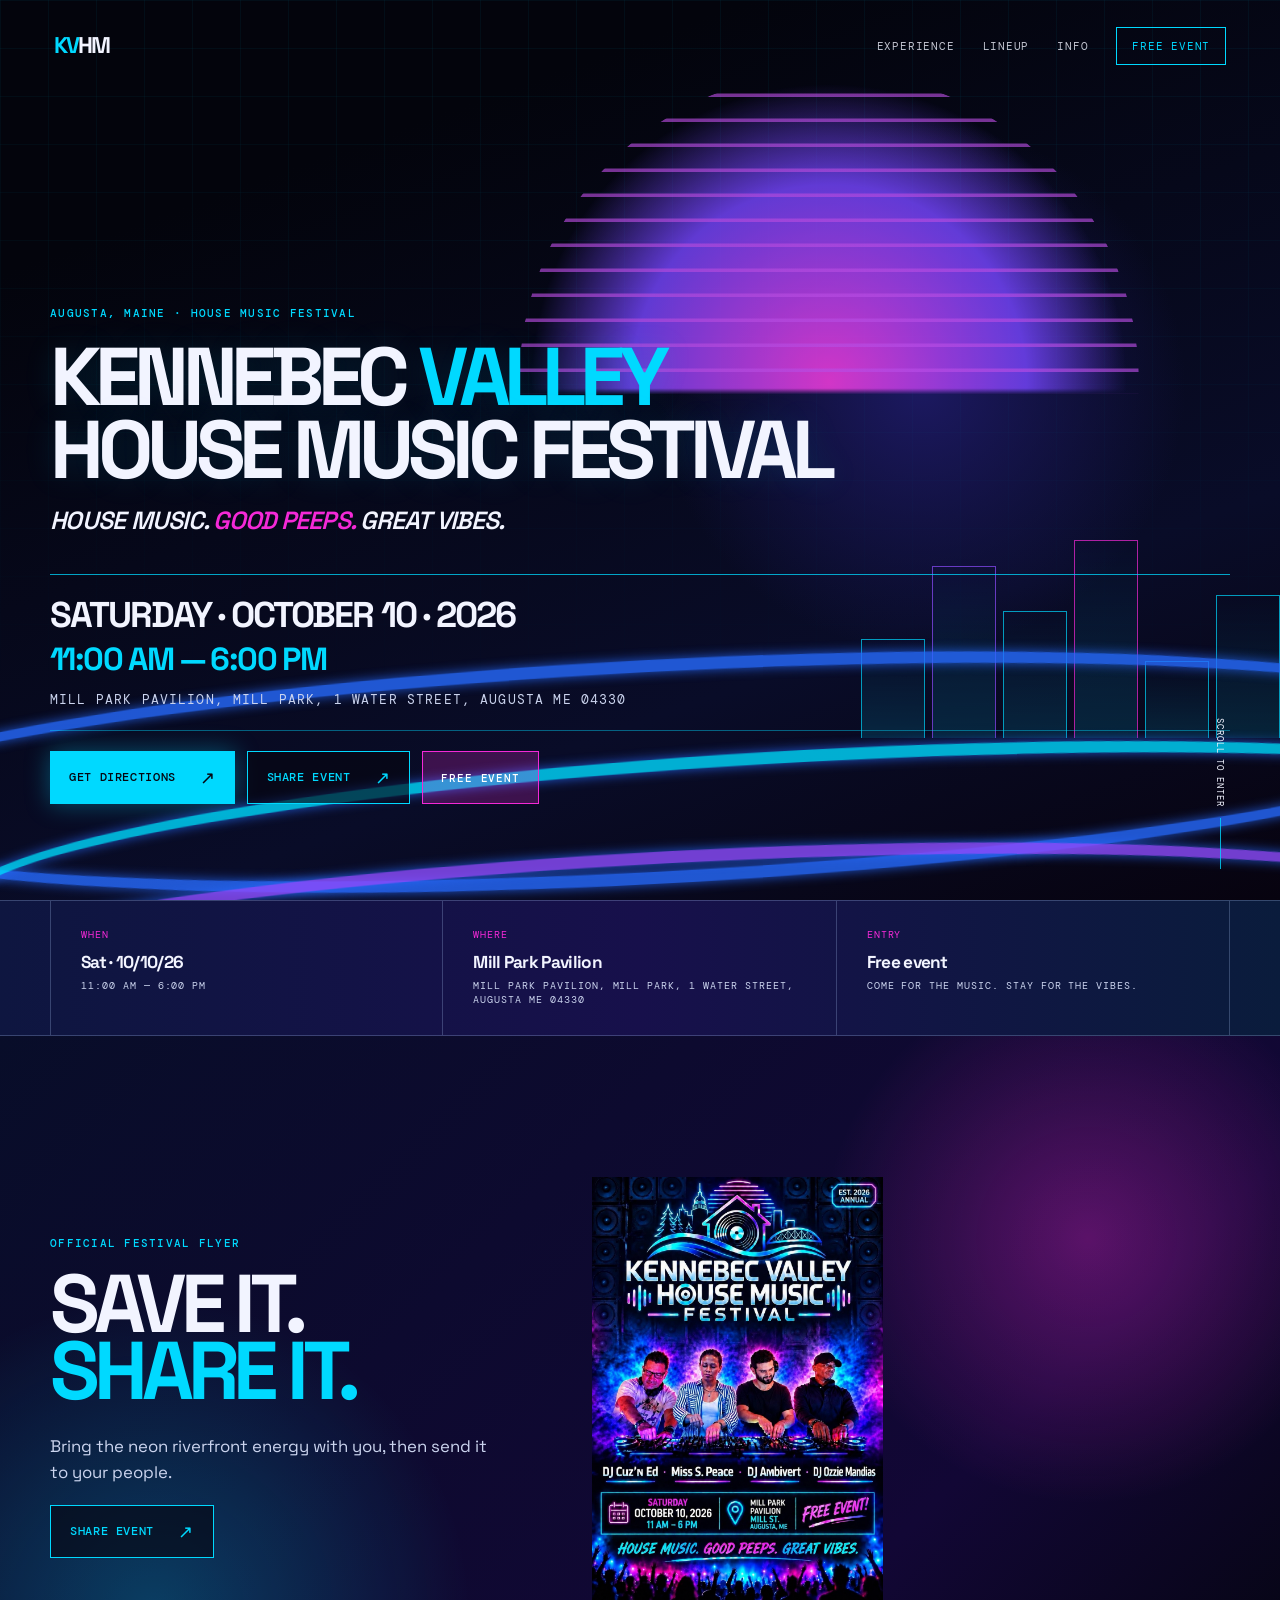
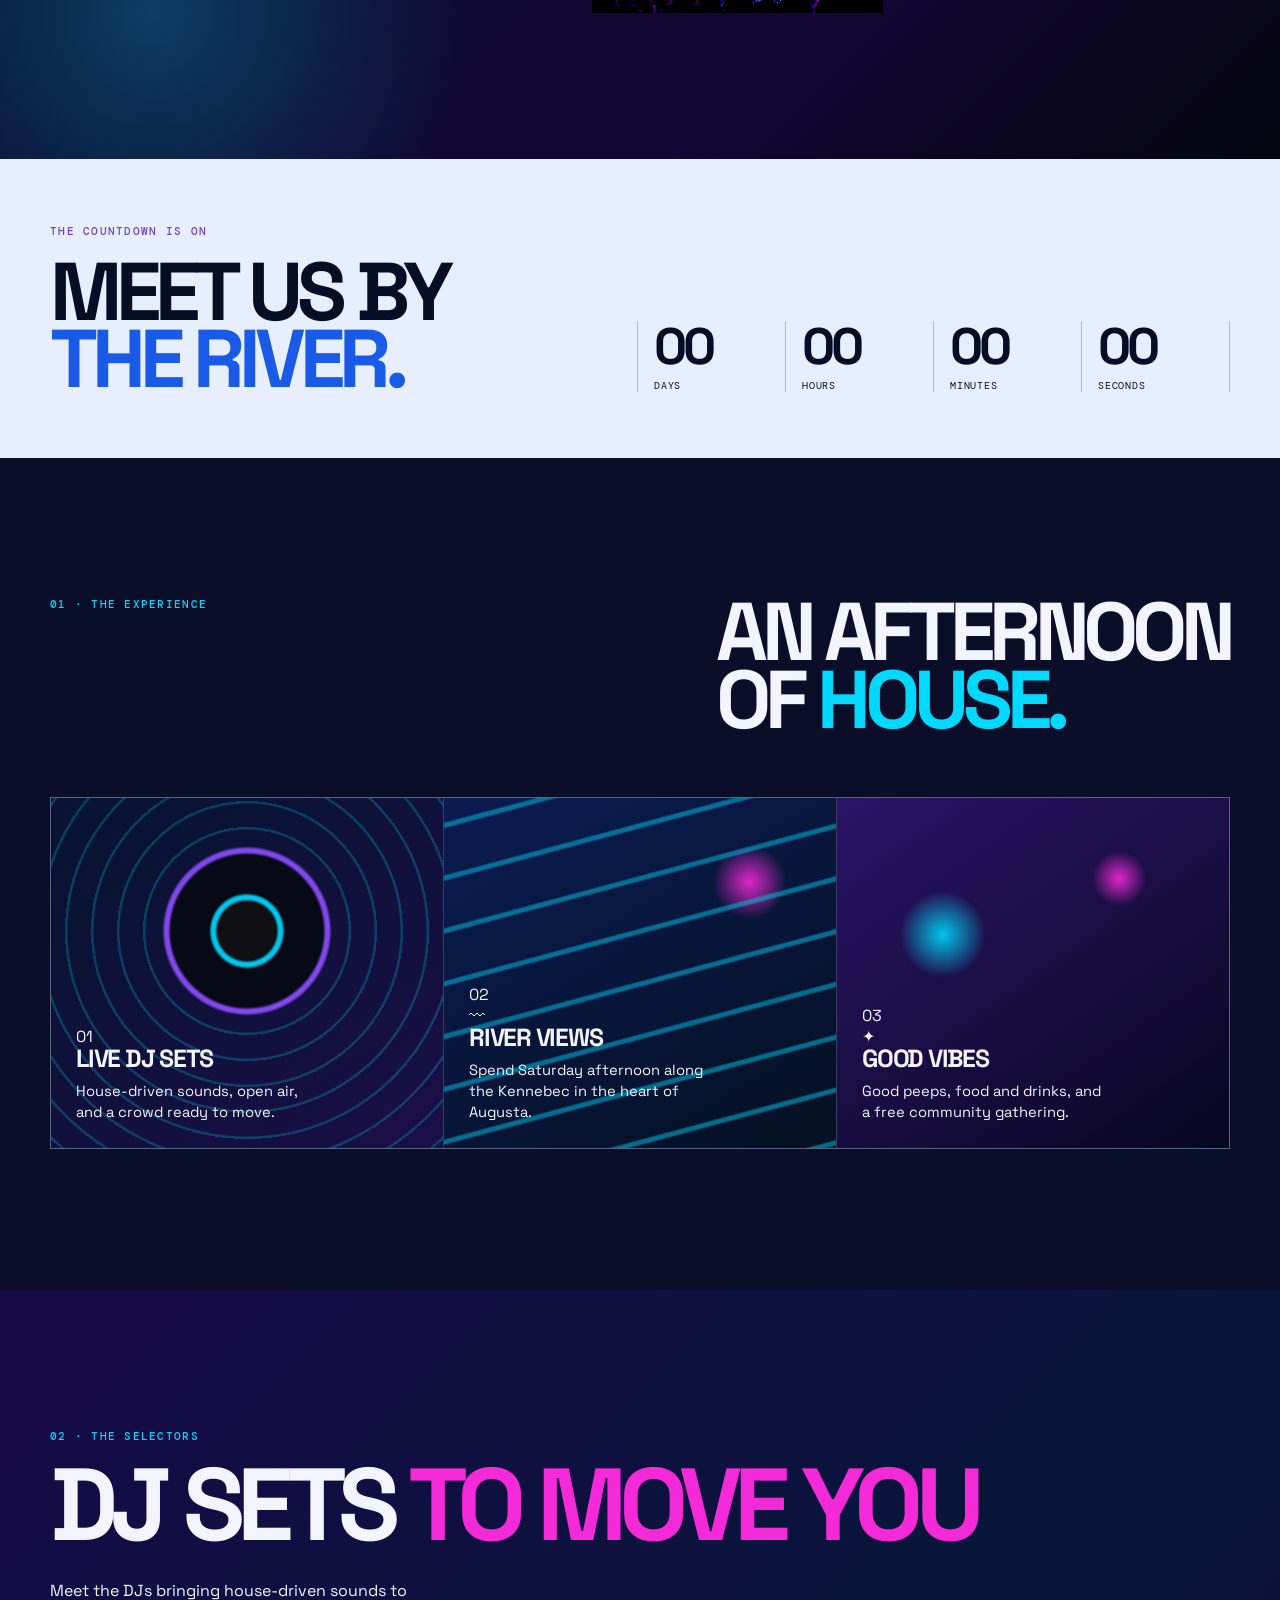
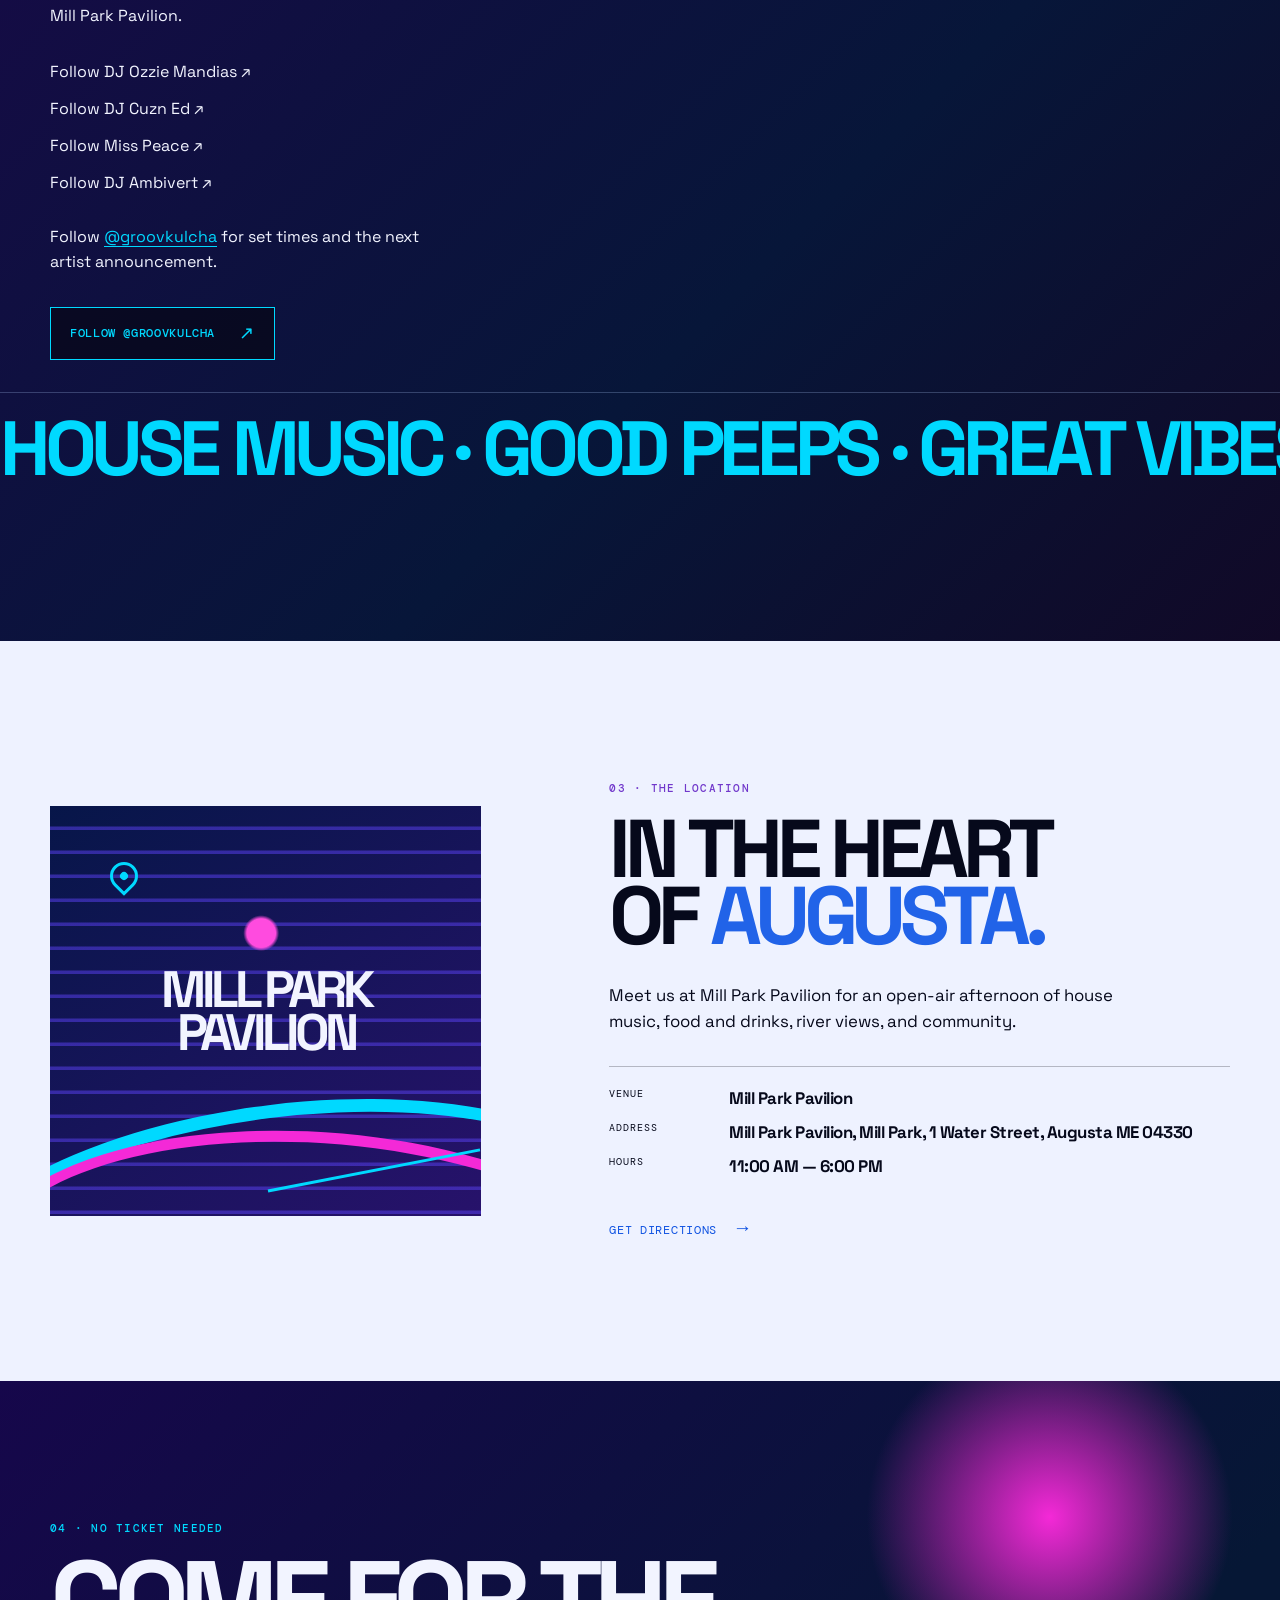
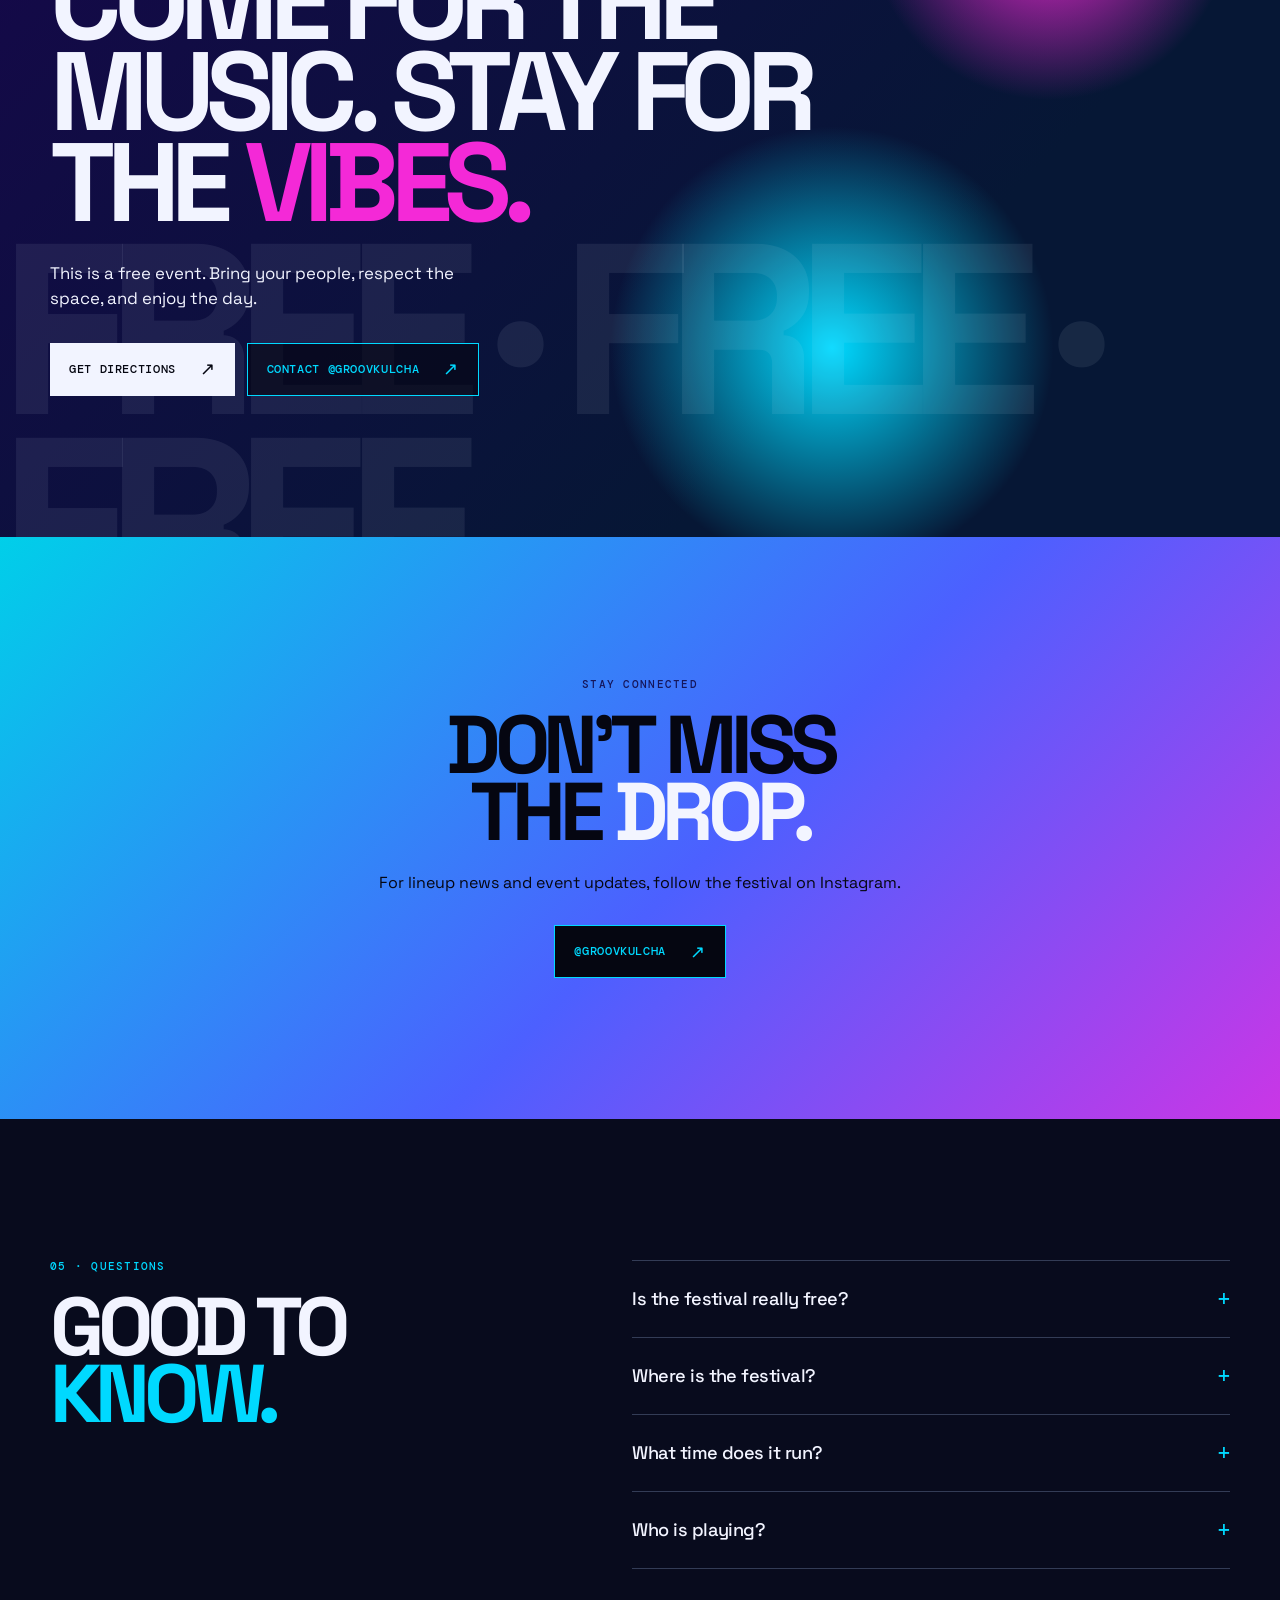
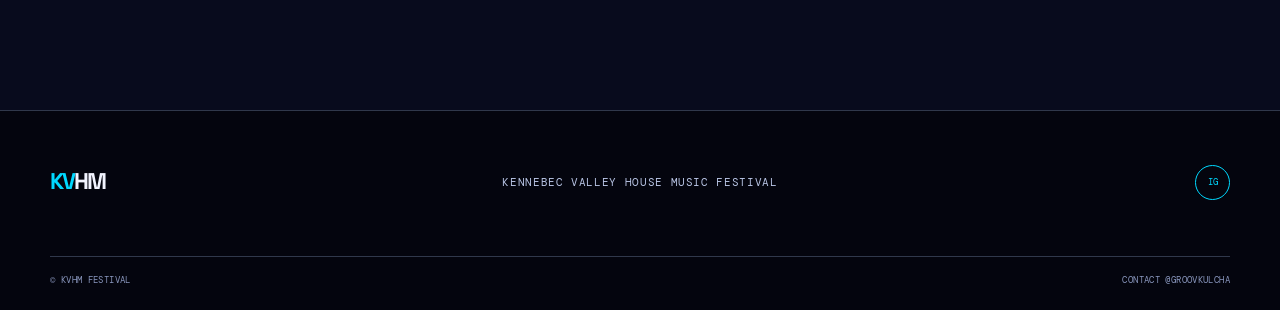
==== commit c99e59be: "Increase flyer sizing by thirty percent Co-authored-by: Copilot App <223556219+Copilot@users.noreply" ====
--- a/index.html
+++ b/index.html
@@ -12,12 +12,12 @@
     <link rel="stylesheet" href="styles.css" />
     <style>
       .flyer-image img {
-        width: min(36vw, 224px);
+        width: min(46.8vw, 291.2px);
       }
 
       @media (max-width: 760px) {
         .flyer-image img {
-          width: min(48vw, 176px);
+          width: min(62.4vw, 228.8px);
         }
       }
     </style>
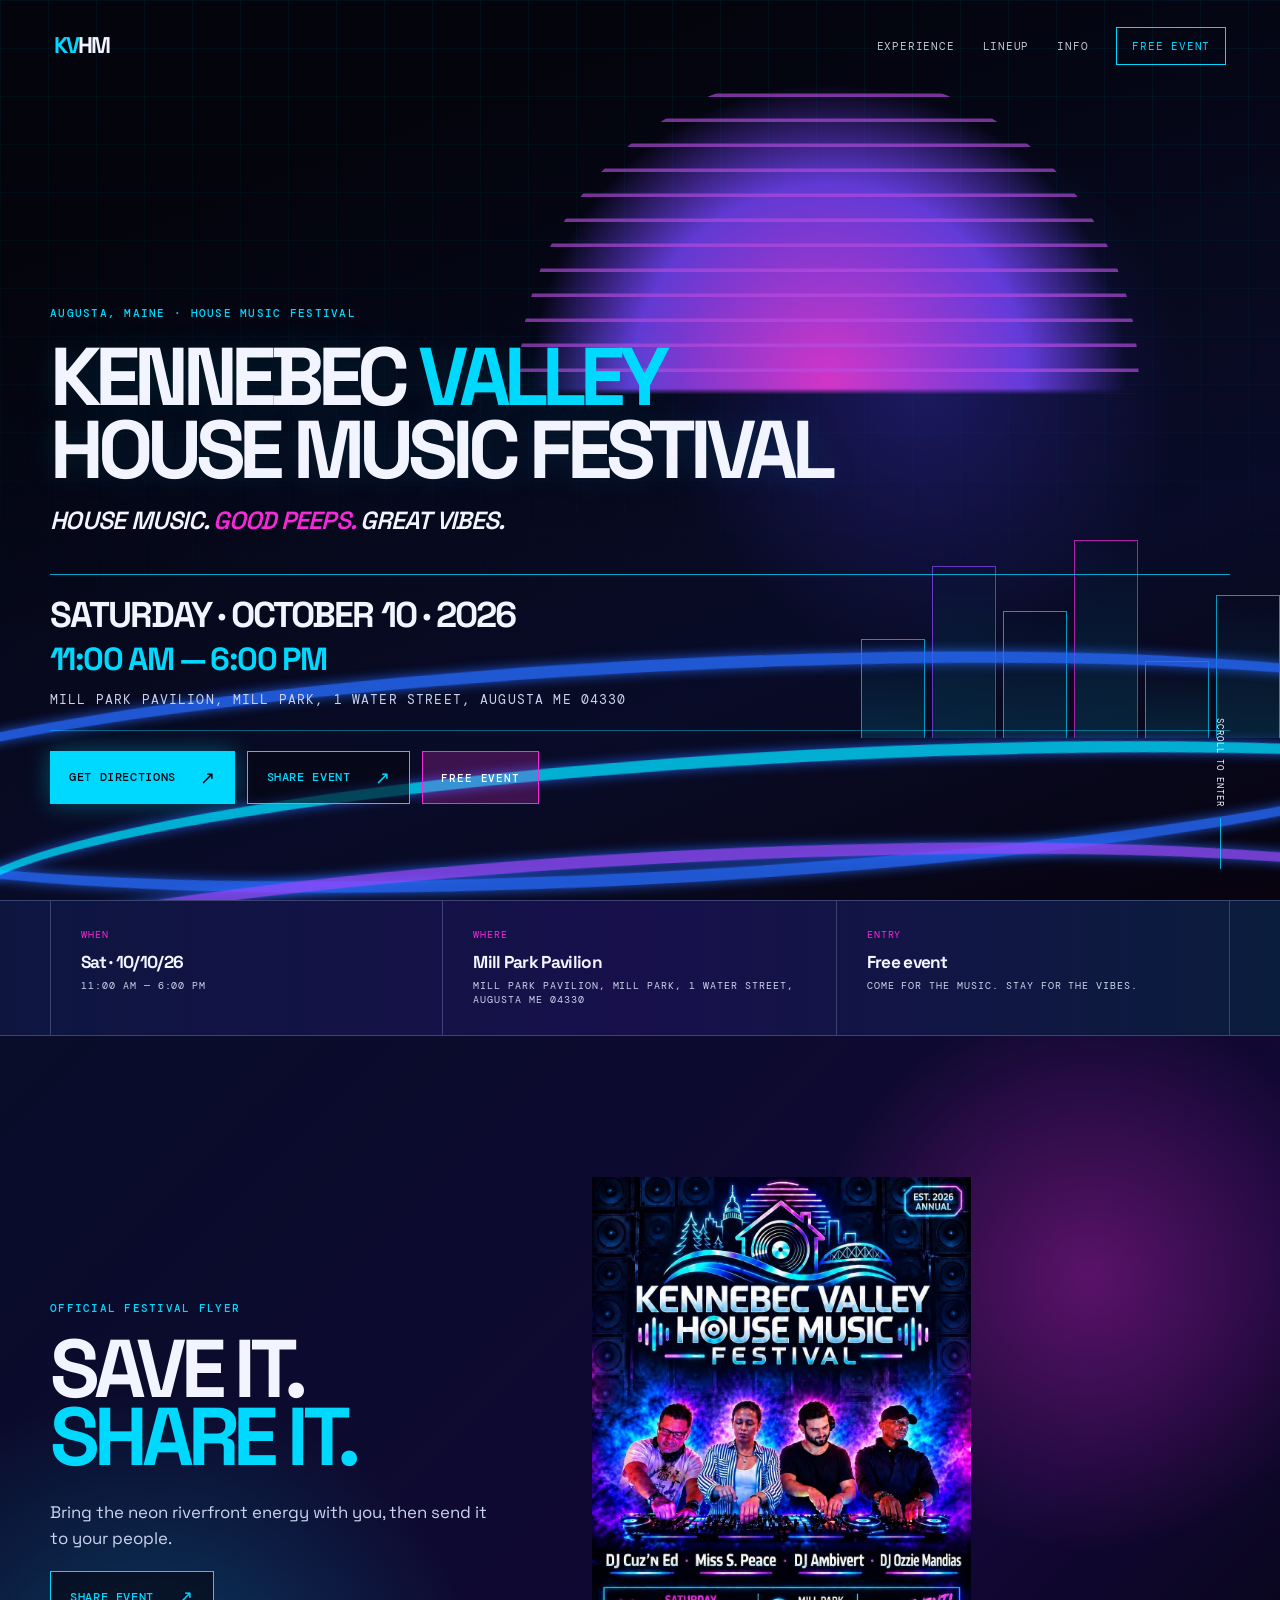
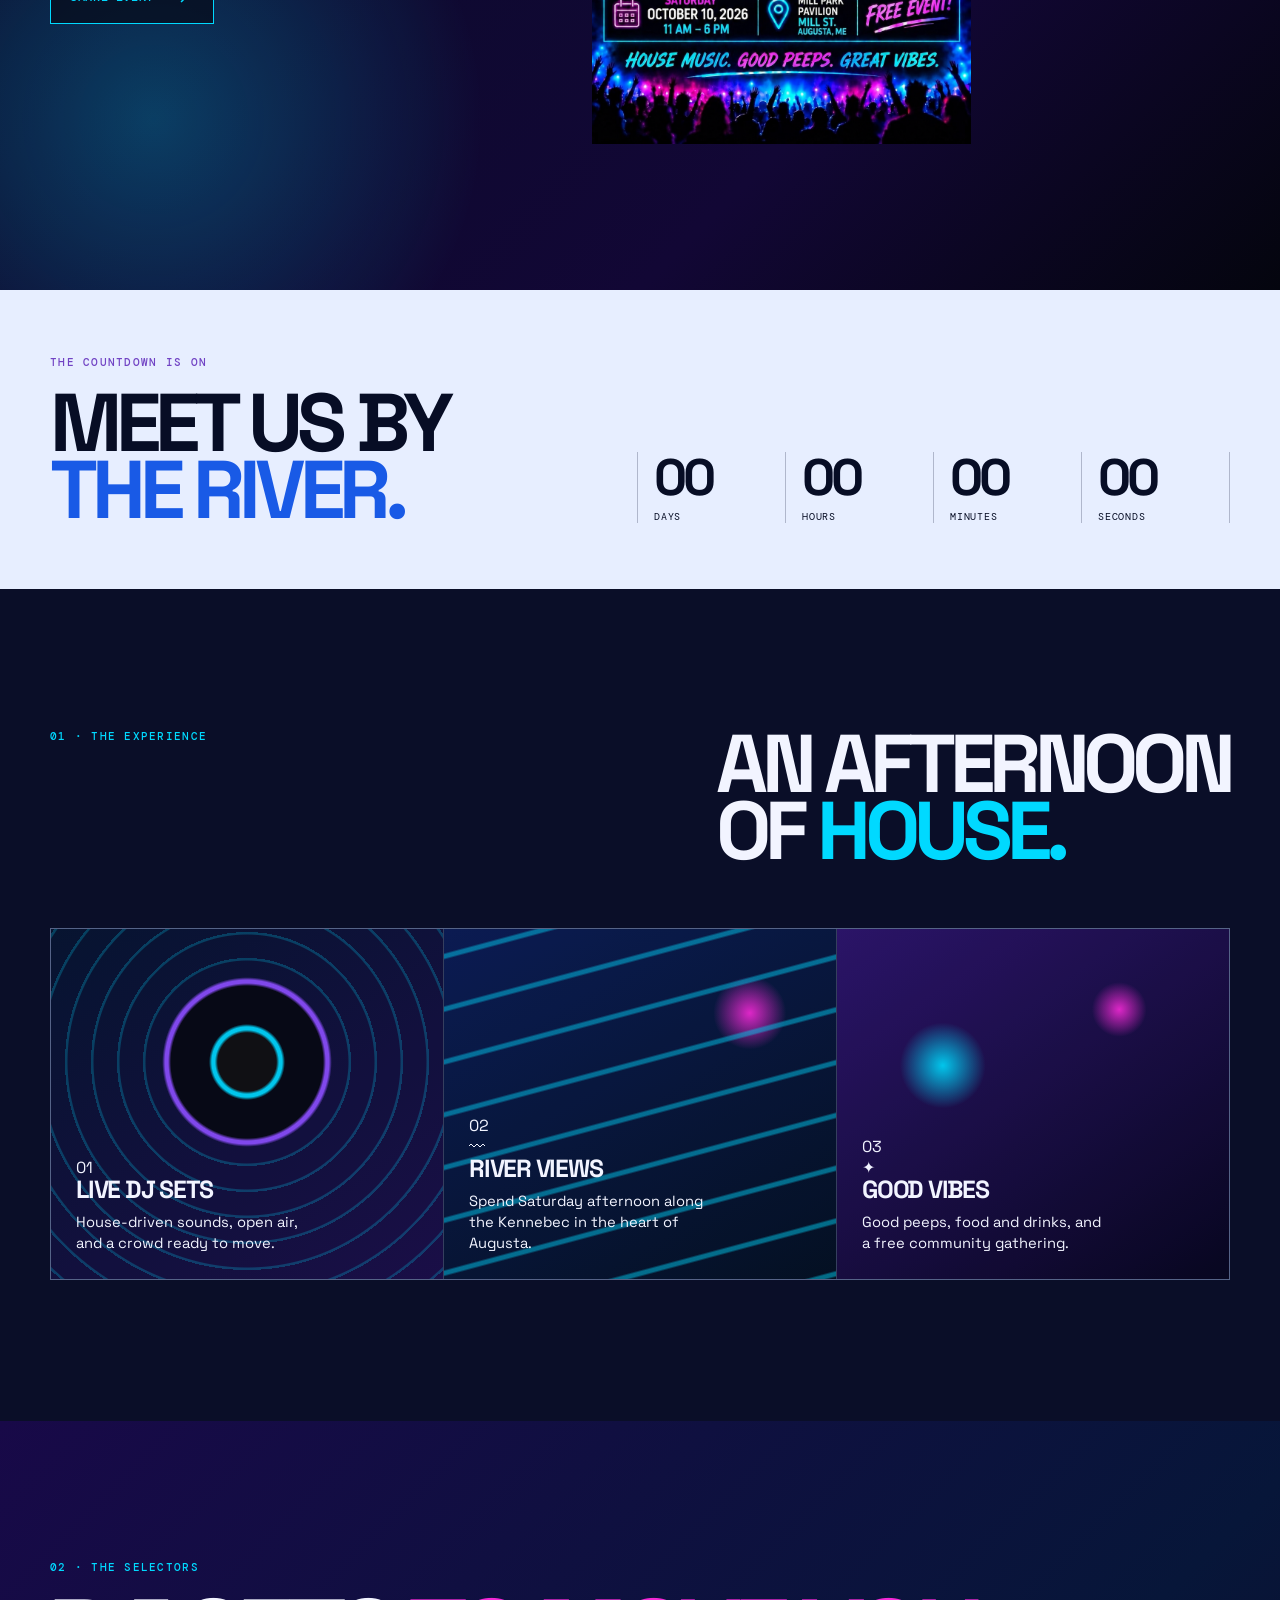
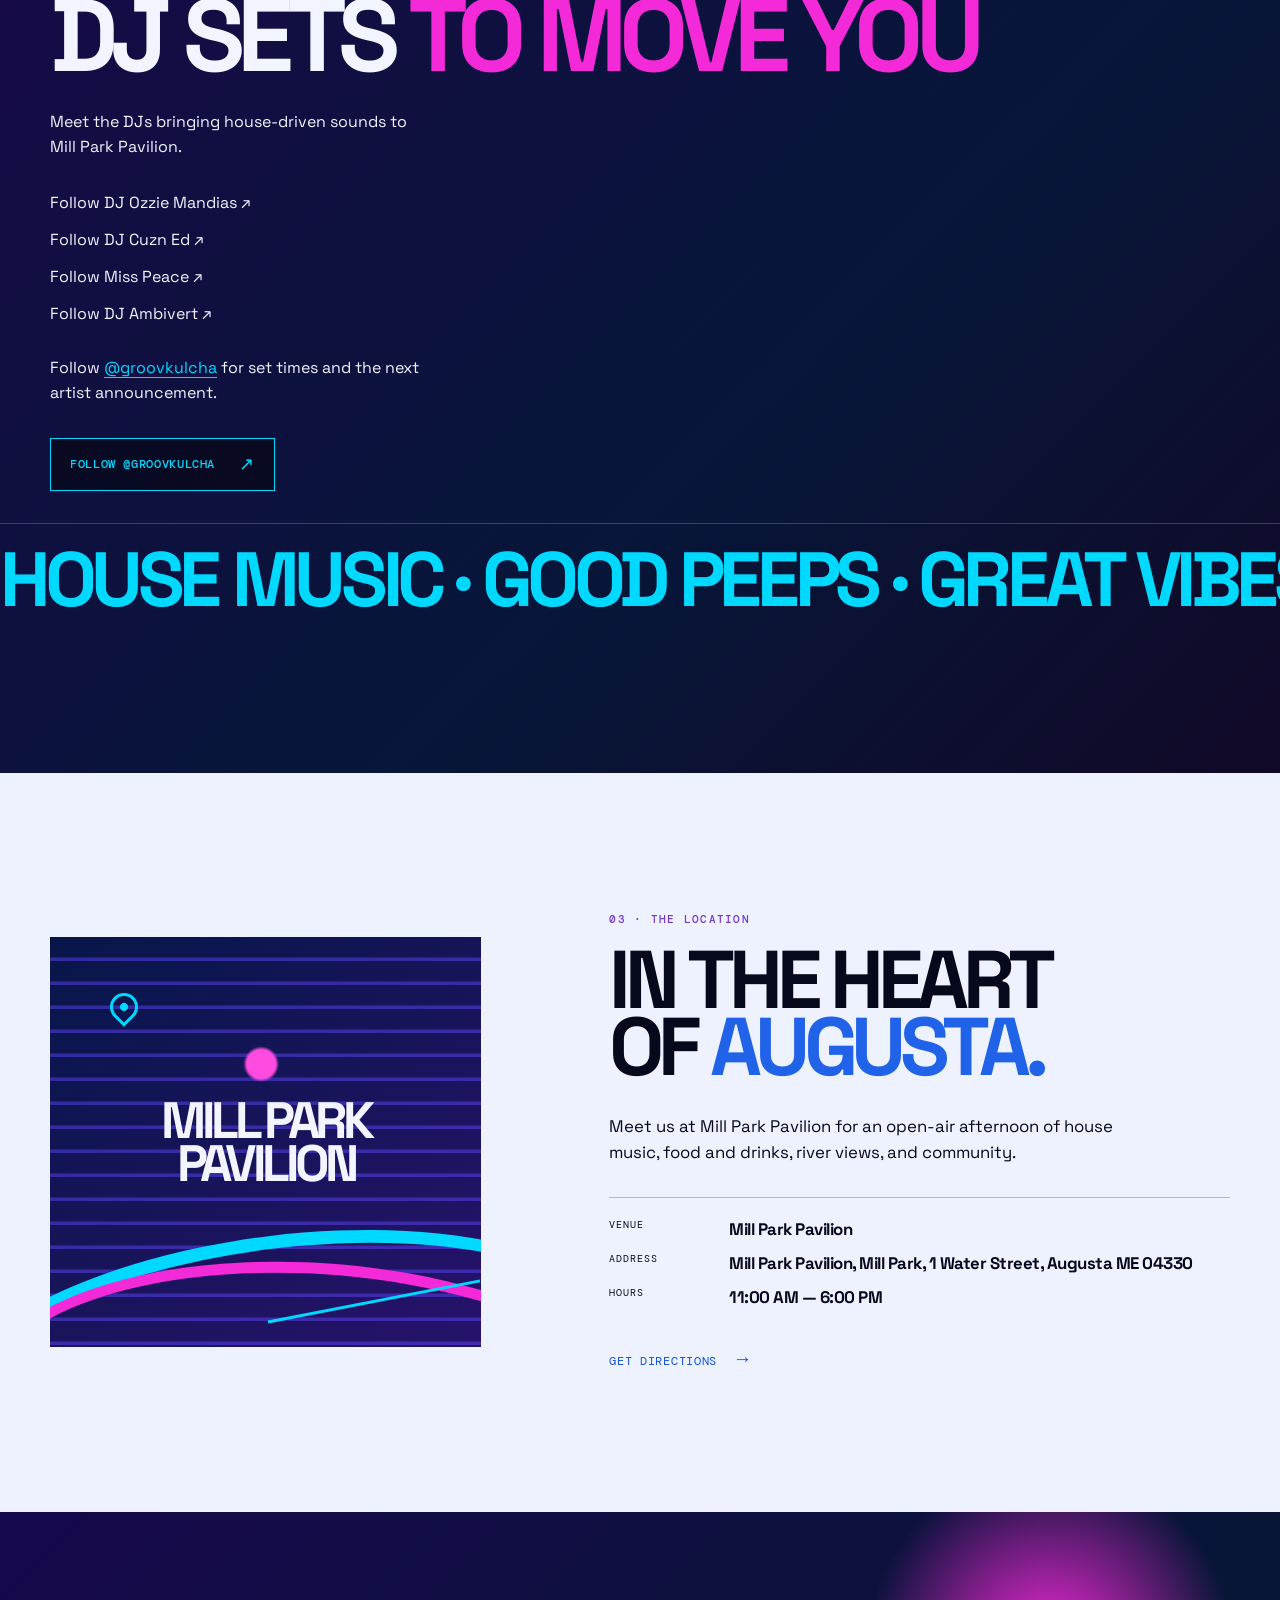
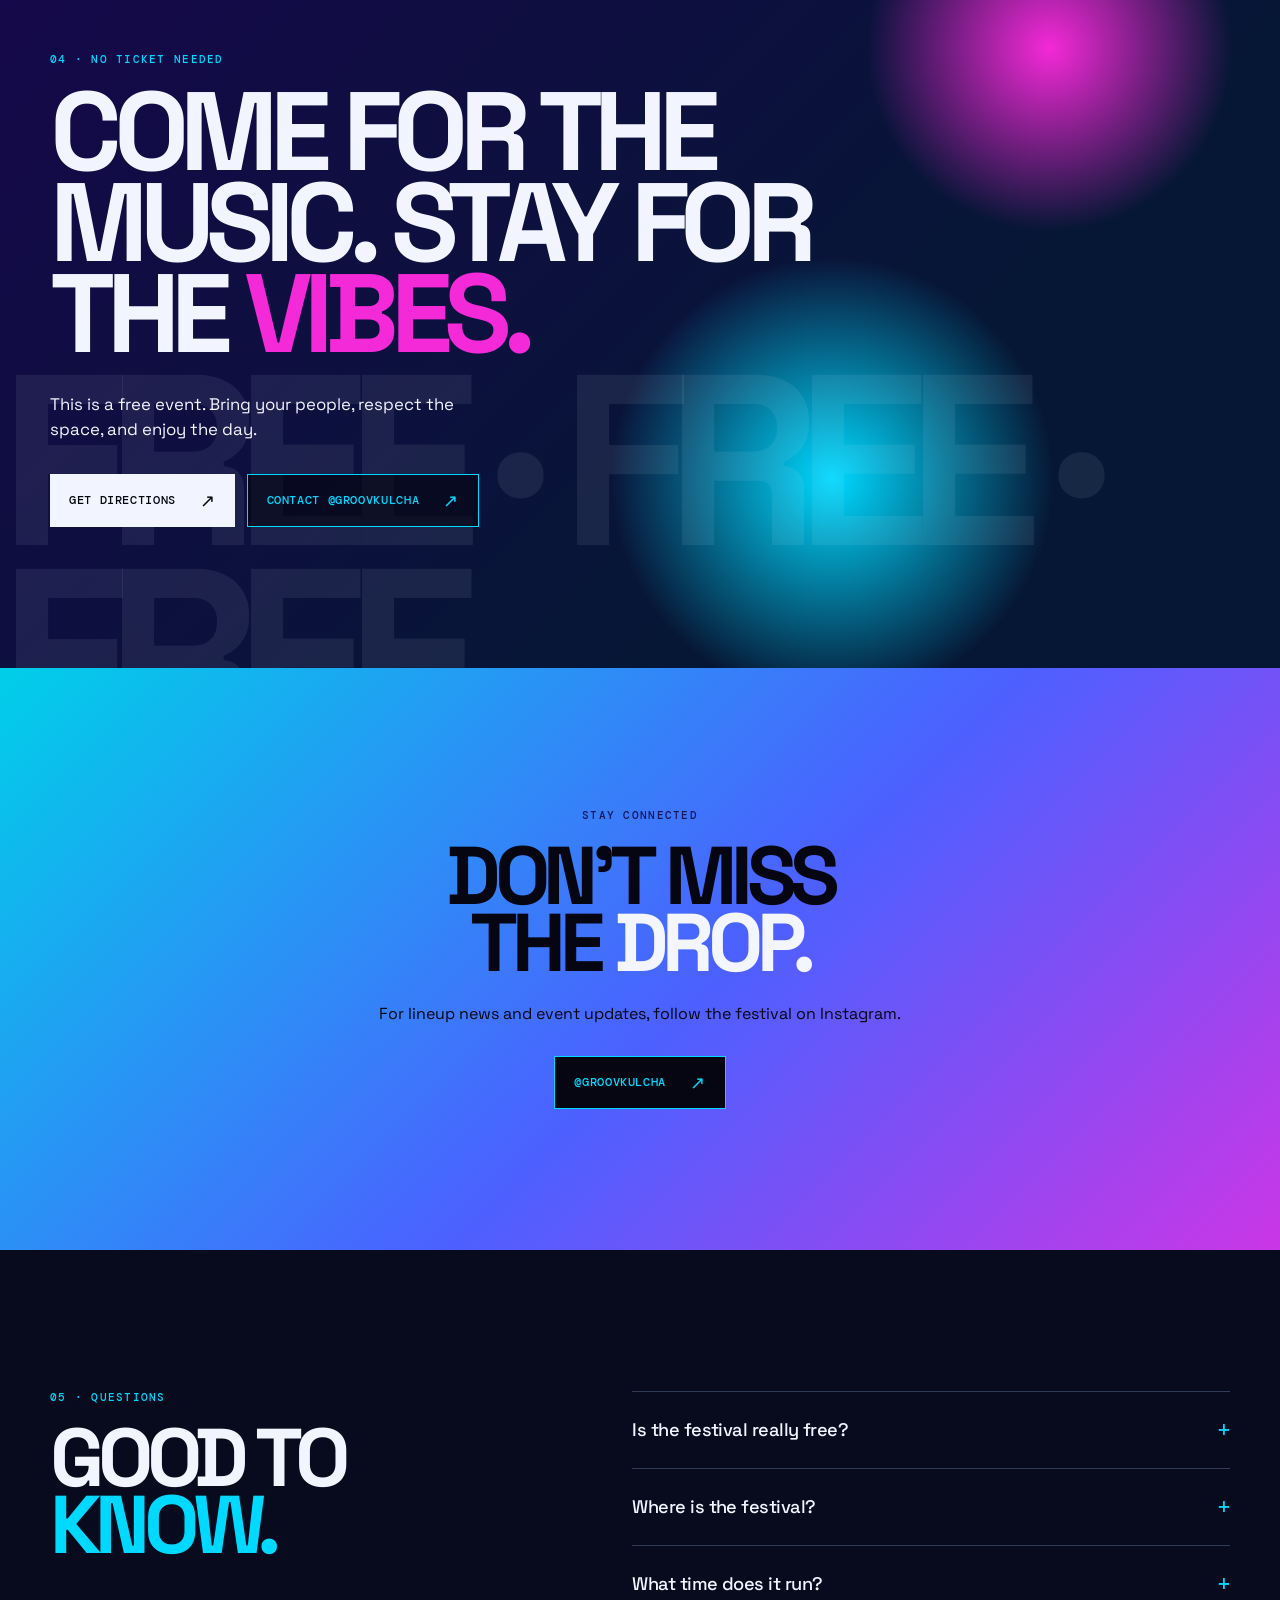
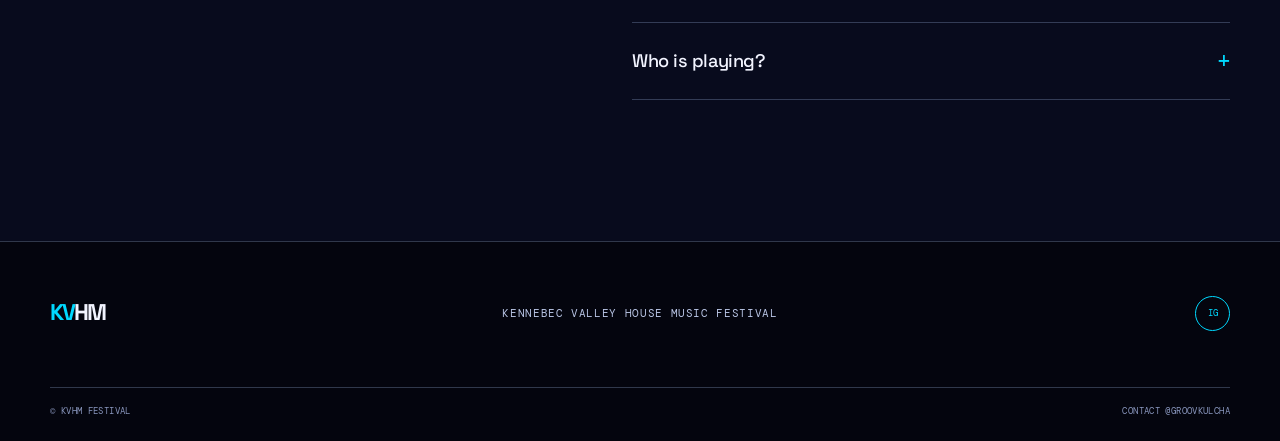
==== commit f28c3447: "Increase flyer sizing by another thirty percent Co-authored-by: Copilot App <223556219+Copilot@users" ====
--- a/index.html
+++ b/index.html
@@ -12,12 +12,12 @@
     <link rel="stylesheet" href="styles.css" />
     <style>
       .flyer-image img {
-        width: min(46.8vw, 291.2px);
+        width: min(60.84vw, 378.56px);
       }
 
       @media (max-width: 760px) {
         .flyer-image img {
-          width: min(62.4vw, 228.8px);
+          width: min(81.12vw, 297.44px);
         }
       }
     </style>
